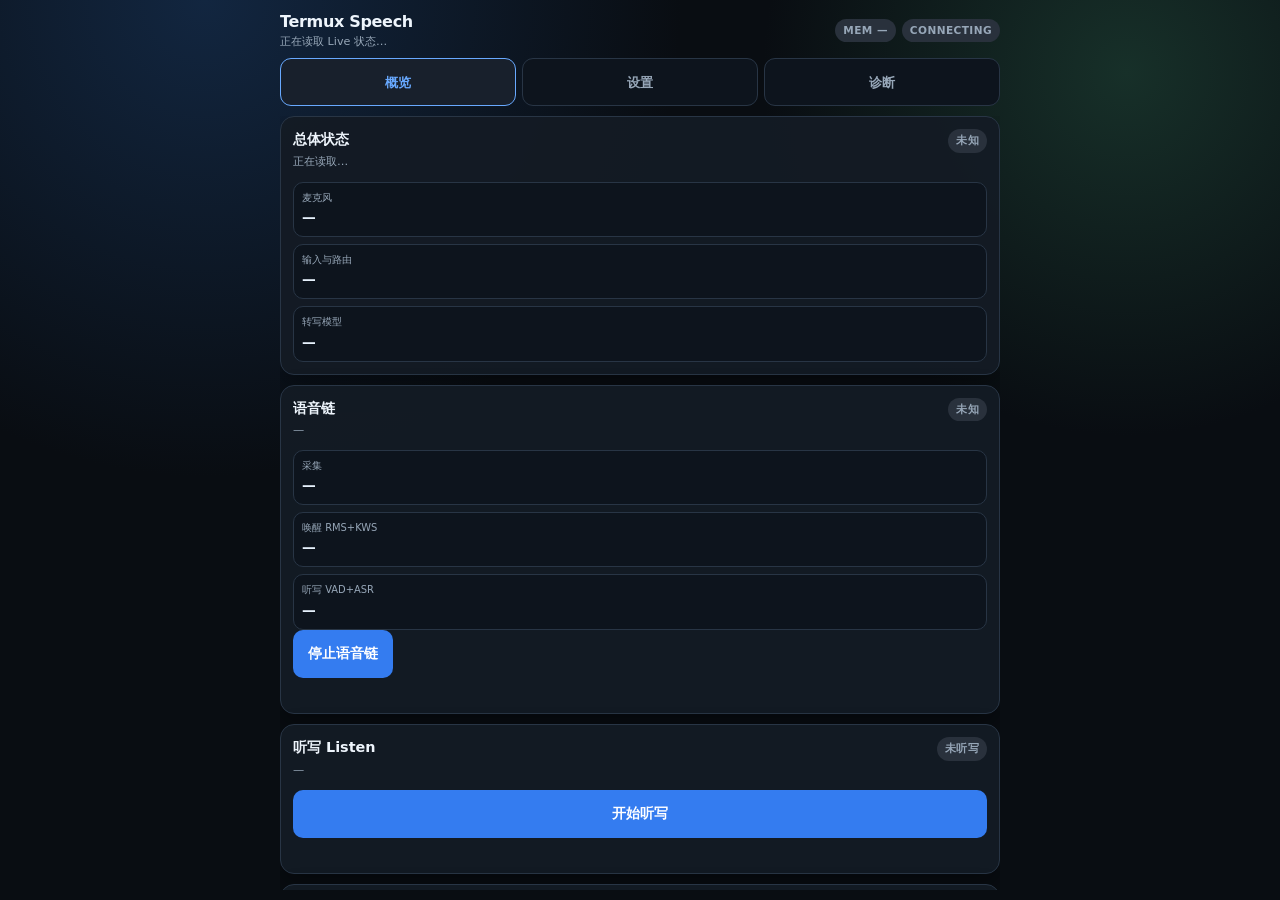
==== web/index.html @ f87bfc93 "Termux Speech 0.18.0 A local speech pipeline for Termux-OS: microphone to text on the device's own a" ====
<!--
  SPDX-License-Identifier: Apache-2.0
  [INPUT]: Browser Session APIs/WS for health, listen mode, RMS/KWS/VAD/ASR, state bus, and transcripts.
  [OUTPUT]: Three phone-first pages — Overview, Settings, Diagnostics — laid out for a 390dp width.
  [POS]: Package-owned control page; it renders metadata only and never receives PCM or credentials.
  [PROTOCOL]: 变更时更新此头部，然后检查 CLAUDE.md
-->
<!doctype html>
<html lang="zh-CN">
<head>
<meta charset="utf-8">
<meta name="viewport" content="width=device-width, initial-scale=1">
<title>Termux Speech</title>
<link rel="stylesheet" href="style.css">
</head>
<body>
<main>
  <header>
    <div class="head-left">
      <h1>Termux Speech</h1>
      <p id="pipeline-note" class="subtitle">正在读取 Live 状态…</p>
    </div>
    <div class="header-right">
      <!-- 实时可用内存：切换 ASR 模型前的参考值。实测峰值 sensevoice 1210MB /
           qwen3-q4 1899MB / qwen3-q8 2037MB，本机常见可用 2.2–3.0GB，余量很薄。
           ⚠ 只是参考——docs/053 已证 MemAvailable 不预测大模型能否载入，不做任何自动决策。 -->
      <span id="mem-avail" class="badge mem" title="实时可用内存（参考值）">MEM —</span>
      <span id="pipeline-live" class="badge">CONNECTING</span>
    </div>
  </header>

  <!--
    三页导航。旧版把六个 Pipeline 阶段当主导航，于是「日常使用」和「排障」被迫共用一套入口——
    窄屏上六个格子每个只有约 55px，既点不准也读不完。现在按**使用场景**分页：
    概览＝日常要看的，设置＝要改的，诊断＝出事才看的。
    ⚠ 六个阶段的详细数值一个都没删，全部搬进诊断页。
  -->
  <nav class="tabs" role="tablist" aria-label="Termux Speech 页面">
    <button class="tab" role="tab" data-page="overview" aria-controls="page-overview">概览</button>
    <button class="tab" role="tab" data-page="settings" aria-controls="page-settings">设置</button>
    <button class="tab" role="tab" data-page="diagnostics" aria-controls="page-diagnostics">诊断</button>
  </nav>

  <!-- ============================================================
       概览页 —— 日常使用真正需要的东西，不需要点开任何分页就能看完
       ============================================================ -->
  <section class="page" id="page-overview" role="tabpanel" hidden>
    <section class="card">
      <div class="section-title">
        <div>
          <h2>总体状态</h2>
          <p id="health-note" class="note">正在读取…</p>
        </div>
        <span id="health-badge" class="badge">未知</span>
      </div>
      <div class="facts ov-facts">
        <div><span>麦克风</span><strong id="ov-mic">—</strong></div>
        <div><span>输入与路由</span><strong id="ov-route">—</strong></div>
        <div><span>转写模型</span><strong id="ov-model">—</strong></div>
      </div>
    </section>

    <!--
      语音链。⚠ 停链**不是**关麦克风：它真的撤销 Mic 需求、释放唤醒组订阅、卸载
      VAD/ASR 常驻，而 speech 服务本身继续运行、API 继续可用（docs/061 §二.1）。
      三行状态各回答一个不同的问题，不可合并：
        采集 = 麦克风此刻听不听得见（被电话抢占时是 silenced，不是「关了」）
        唤醒 = RMS+KWS 有没有在守着
        听写 = VAD+ASR 在不在内存里（unloaded/loading/active/warm/unloading）
    -->
    <section class="card chain-card">
      <div class="section-title">
        <div>
          <h2>语音链</h2>
          <p id="chain-detail" class="note">—</p>
        </div>
        <span id="chain-state" class="badge">未知</span>
      </div>
      <div class="facts ov-facts">
        <div><span>采集</span><strong id="ov-capture">—</strong></div>
        <div><span>唤醒 RMS+KWS</span><strong id="ov-wake">—</strong></div>
        <div><span>听写 VAD+ASR</span><strong id="ov-dictation">—</strong></div>
      </div>
      <button id="chain-toggle" class="wide" type="button">停止语音链</button>
      <p id="chain-note" class="message"></p>
    </section>

    <!--
      听写 Listen。⚠ 这是**模式**不是一次触发：engaged 期间四条自动关门全部让位，
      退出只由调用方负责。所以「谁持有它」必须显示出来——被 termux-ime 持有时
      随手一点就关掉，会在用户正打字的时候把 ASR 收工。
      停链状态下它照样可用：第一次会现场载入 VAD+ASR，那段时间如实显示「载入中」。
    -->
    <section class="card listen-card">
      <div class="section-title">
        <div>
          <h2>听写 Listen</h2>
          <p id="listen-detail" class="note">—</p>
        </div>
        <span id="listen-state" class="badge">未听写</span>
      </div>
      <button id="listen-toggle" class="wide" type="button">开始听写</button>
      <p id="listen-note" class="message"></p>
    </section>

    <!--
      流水线摘要。⛔ 不是进度条：它不是线性的，也没有百分比——KWS 命中可以直接开门跳过等待，
      而 VAD 在 ASR 转写期间仍在切下一段。用阶段节点表示，并把两个**互不相同**的维度分开标：
        active = 这一站此刻真的在干活
        owner  = 这一站此刻持有关门权
    -->
    <section class="card">
      <div class="section-title">
        <div>
          <h2>流水线</h2>
          <p id="stage-note" class="note">—</p>
        </div>
      </div>
      <ol class="stages">
        <li class="stage-row" data-stage="input">
          <i aria-hidden="true"></i>
          <div><strong>收音</strong><small>—</small></div>
          <span class="own-tag">关门权</span>
        </li>
        <li class="stage-row" data-stage="rms">
          <i aria-hidden="true"></i>
          <div><strong>音量门</strong><small>—</small></div>
          <span class="own-tag">关门权</span>
        </li>
        <li class="stage-row" data-stage="kws">
          <i aria-hidden="true"></i>
          <div><strong>唤醒或直通</strong><small>—</small></div>
          <span class="own-tag">关门权</span>
        </li>
        <li class="stage-row" data-stage="vad">
          <i aria-hidden="true"></i>
          <div><strong>语音切段</strong><small>—</small></div>
          <span class="own-tag">关门权</span>
        </li>
        <li class="stage-row" data-stage="asr">
          <i aria-hidden="true"></i>
          <div><strong>语音识别</strong><small>—</small></div>
          <span class="own-tag">关门权</span>
        </li>
      </ol>
    </section>

    <section class="card">
      <div class="section-title">
        <div>
          <h2>转写结果</h2>
          <p id="tx-note" class="note">—</p>
        </div>
        <button id="tx-copy-latest" class="secondary" type="button">复制最新</button>
      </div>
      <div class="transcript-fact">
        <span>最新</span>
        <strong id="tx-latest-text">尚未产生转写</strong>
        <small id="tx-latest-meta">—</small>
      </div>
      <!--
        记录分组（docs/061 §七/§八）。⛔ 这里**不显示全生命周期累计** —— 一个只会
        单调上涨到几千的数字，对「现在怎么样」这个问题不提供任何信息。
        显示的是：当前组是第几组、这一组收了多少（N/50）、盘上还留着哪两组、
        以及那两组的音频还在不在。更旧的组只在 SQLite 里留下文字。
      -->
      <div class="facts group-facts">
        <div><span>当前组</span><strong id="rec-group">—</strong></div>
        <div><span>本组进度</span><strong id="rec-progress">—</strong></div>
      </div>
      <ul id="rec-groups" class="group-list"></ul>
      <p id="rec-note" class="note">—</p>
      <ul id="tx-list" class="tx-list"></ul>
    </section>

    <section class="card alerts" id="alerts" hidden>
      <div class="section-title"><div><h2>需要注意</h2></div></div>
      <ul id="alert-list"></ul>
    </section>
  </section>

  <!-- ============================================================
       设置页 —— 按用途分组，不按程序模块分组
       ============================================================ -->
  <section class="page" id="page-settings" role="tabpanel" hidden>
    <form class="card" id="form-daily">
      <div class="section-title">
        <div>
          <h2>日常设置</h2>
          <p class="note">平时会改的几项。</p>
        </div>
      </div>

      <label for="asr-model">转写模型<em class="when">下一段语音起生效</em></label>
      <div class="inline-apply">
        <select id="asr-model">
          <option value="sensevoice">SenseVoice（快 · 峰值约 1.2G）</option>
          <option value="qwen3-q4">Qwen3-ASR Q4（准 · 峰值约 1.9G）</option>
          <option value="qwen3-q8">Qwen3-ASR Q8（准 · 峰值约 2.0G）</option>
        </select>
        <button id="asr-model-apply" class="secondary" type="button">切换</button>
      </div>
      <p id="asr-model-note" class="message"></p>

      <label for="asr-language">识别语言<em class="when">即时生效</em></label>
      <select id="asr-language">
        <option value="auto">自动</option>
        <option value="zh">普通话</option>
        <option value="yue">粤语</option>
        <option value="en">English</option>
        <option value="ja">日本語</option>
        <option value="ko">한국어</option>
      </select>

      <label for="active-keyword">唤醒词<em class="when">即时生效</em></label>
      <select id="active-keyword"><option value="">尚未设置</option></select>
      <a class="setup-link" href="setup.html">录入 / 生成唤醒词 →</a>

      <label class="toggle-line" for="kws-cue-enabled">
        <input id="kws-cue-enabled" type="checkbox">
        <span>唤醒命中时播放提示音</span>
      </label>

      <label for="asr-end-keywords">结束关键词（逗号分隔）<em class="when">即时生效</em></label>
      <input id="asr-end-keywords" type="text" placeholder="结束">
      <label class="toggle-line" for="asr-keyword-enabled">
        <input id="asr-keyword-enabled" type="checkbox">
        <span>听到结束关键词就收工</span>
      </label>

      <div class="form-actions">
        <p id="daily-note" class="message"></p>
        <button id="save-daily" type="submit">保存日常设置</button>
      </div>
    </form>

    <form class="card" id="form-detect">
      <div class="section-title">
        <div>
          <h2>语音检测</h2>
          <p class="note">决定「什么时候开始听」和「一段话怎么切」。</p>
        </div>
      </div>

      <label for="open-threshold">音量门开启阈值<em class="when">即时生效</em></label>
      <div class="gate-field">
        <input id="open-threshold" type="range" min="0.001" max="0.200" step="0.001">
        <input id="open-number" type="number" min="0.001" max="1" step="0.001" inputmode="decimal">
      </div>
      <p class="hint">判据是 1 秒滚动均值 <code>avg_1s</code>，不是瞬时值。合法范围 0.001–1。</p>

      <div class="config-grid">
        <div>
          <label for="kws-timeout-seconds">唤醒倒计时<em class="when">即时生效</em></label>
          <div class="unit-input">
            <input id="kws-timeout-seconds" type="number" min="1" max="60" step="1" inputmode="numeric">
            <span>s</span>
          </div>
        </div>
        <div>
          <label for="vad-timeout-seconds">切段倒计时<em class="when">即时生效</em></label>
          <div class="unit-input">
            <input id="vad-timeout-seconds" type="number" min="1" max="60" step="1" inputmode="numeric">
            <span>s</span>
          </div>
        </div>
        <div>
          <label for="pcm-pool-seconds">PCM Pool（VAD 回溯）<em class="when">即时生效</em></label>
          <div class="unit-input">
            <input id="pcm-pool-seconds" type="number" min="0.5" max="6" step="0.1" inputmode="decimal">
            <span>s</span>
          </div>
        </div>
      </div>

      <div class="form-actions">
        <p id="detect-note" class="message"></p>
        <button id="save-detect" type="submit">保存语音检测</button>
      </div>
    </form>

    <form class="card" id="form-recognition">
      <div class="section-title">
        <div>
          <h2>识别与结束</h2>
          <p class="note">决定「什么时候收工」。</p>
        </div>
      </div>
      <label for="asr-timeout-seconds">无新结果倒计时<em class="when">即时生效</em></label>
      <div class="unit-input">
        <input id="asr-timeout-seconds" type="number" min="1" max="120" step="1" inputmode="numeric">
        <span>s</span>
      </div>
      <label class="toggle-line" for="asr-timeout-enabled">
        <input id="asr-timeout-enabled" type="checkbox">
        <span>超时自动收工</span>
      </label>
      <p class="hint">听写 Listen 期间这两条都不生效——那时只有调用方能收工。</p>
      <div class="form-actions">
        <p id="recognition-note" class="message"></p>
        <button id="save-recognition" type="submit">保存识别与结束</button>
      </div>
    </form>

    <section class="card">
      <div class="section-title">
        <div>
          <h2>进阶</h2>
          <p id="connection-note" class="note">正在连接 Android App…</p>
        </div>
        <button id="refresh" class="secondary" type="button">刷新</button>
      </div>
      <div class="facts input-facts">
        <div><span>当前配置</span><strong id="selected">—</strong></div>
        <div class="route-fact">
          <span>实际路由</span><strong id="routed">—</strong>
        </div>
        <div><span>PCM 直连</span><strong id="pcm-state">—</strong></div>
        <div><span>麦克风持有者</span><strong id="mic-holders">—</strong></div>
      </div>
      <label for="input-device">输入设备<em class="when">即时生效</em></label>
      <select id="input-device" aria-label="选择 Input Device">
        <option value="system_default">系统默认</option>
      </select>
      <!--
        ⚠ 这两个按钮写的是**永久收音**（App 的 `user.persistent`），不是「本次开始听」。
        它跨停链、跨 App 重启存活，只有在这里明确关掉才会消失——语音链自己的麦克风
        需求由启动/停止语音链管理，与这里无关。
        旧版把它们叫「开启输入 / 关闭输入」，读起来像一个普通的开关，于是使用者点了一次
        就在真机上留下了一份没有人认为自己开着的永久需求。
      -->
      <label>永久收音<em class="when">跨停链与重启</em></label>
      <p class="note">
        开启后麦克风由「你」持有：即使停止语音链，采集与前台服务也继续运行，直到在这里关闭。
        只想用语音链的话不需要开它。
      </p>
      <div class="actions">
        <button id="enable" type="button">开启永久收音</button>
        <button id="disable" class="danger" type="button">关闭永久收音</button>
      </div>
      <p id="action-note" class="message"></p>
    </section>
  </section>

  <!-- ============================================================
       诊断页 —— 六个阶段的完整数值一个不少，出事才来看
       ============================================================ -->
  <section class="page" id="page-diagnostics" role="tabpanel" hidden>
    <section class="card">
      <div class="section-title">
        <div><h2>诊断结论</h2></div>
        <span id="ready-badge" class="badge">未知</span>
      </div>
      <!-- 资料不足时这里写「无法判定」，不猜。 -->
      <ul id="diag-summary" class="diag-summary"></ul>
    </section>

    <section class="card diag-block" id="diag-input">
      <div class="section-title">
        <div><h2>INPUT · 收音</h2><p id="input-note" class="note">—</p></div>
        <span id="input-state" class="badge">—</span>
      </div>
      <div class="facts"></div>
    </section>

    <section class="card diag-block rms-card" id="diag-rms">
      <div class="section-title">
        <div><h2>RMS Gate</h2></div>
        <span id="rms-state" class="badge">CLOSED</span>
      </div>
      <div class="rms-metrics">
        <div><span>LIVE</span><strong id="rms-current">—</strong></div>
        <div><span>AVG · 1s</span><strong id="rms-avg">—</strong></div>
        <div><span>PEAK · 10s</span><strong id="rms-peak">—</strong></div>
      </div>
      <div class="rms-bar" role="meter" aria-label="Live RMS" aria-valuemin="0" aria-valuemax="0.2">
        <div id="rms-fill" class="rms-fill"></div>
        <i id="rms-open-marker" class="threshold-marker open"><span>OPEN</span></i>
        <b id="rms-bar-value">0.0000</b>
      </div>
      <div class="bar-scale"><span>0</span><span>显示范围 0–0.20</span><span>0.20</span></div>
    </section>

    <section class="card diag-block kws-card" id="diag-kws">
      <div class="section-title">
        <div><h2>KWS · 唤醒</h2><p id="kws-note" class="note">正在连接 App HTP 拼音 Provider…</p></div>
        <span id="kws-state" class="badge">CONNECTING</span>
      </div>
      <div class="kws-metrics">
        <div><span>KEYWORD</span><strong id="kws-keyword">未设置</strong></div>
        <div><span>LIVE SCORE</span><strong id="kws-score">0.000</strong></div>
        <div><span>COUNTDOWN</span><strong id="kws-countdown">—</strong></div>
      </div>
      <div class="kws-meter" role="meter" aria-label="Live KWS score" aria-valuemin="0" aria-valuemax="1">
        <div id="kws-fill" class="kws-fill"></div>
        <i id="kws-threshold" class="kws-threshold"></i>
        <b id="kws-decoded">等待拼音 token</b>
      </div>
    </section>

    <section class="card diag-block vad-card" id="diag-vad">
      <div class="section-title">
        <div><h2>VAD · 切段与 WAV</h2><p id="vad-note" class="note">—</p></div>
        <span id="vad-state" class="badge">STANDBY</span>
      </div>
      <div class="vad-metrics">
        <div><span>LIVE PROB</span><strong id="vad-probability">—</strong></div>
        <div><span>COUNTDOWN</span><strong id="vad-countdown">—</strong></div>
        <div><span>WAV TOTAL</span><strong id="vad-wav-total">0</strong></div>
      </div>
      <div class="vad-meter" role="meter" aria-label="Live VAD probability" aria-valuemin="0" aria-valuemax="1">
        <div id="vad-fill" class="vad-fill"></div>
        <i class="vad-threshold"></i>
        <b id="vad-live-label">待机</b>
      </div>
      <div class="wav-fact">
        <span>最近 WAV</span>
        <strong id="vad-last-wav">尚未产出</strong>
        <small id="vad-last-wav-detail">—</small>
      </div>
      <!--
        丢弃诊断。⚠ 只保留**本次运行**的计数与最后原因，不建立新的永久累计历史
        （docs/061 §四.3）。被丢的段没有 WAV、没有进 ASR、也没有转写——
        所以如果不在这里说出来，它就是彻底不可见的。
      -->
      <div class="wav-fact">
        <span>本次运行丢弃</span>
        <strong id="vad-drops">0</strong>
        <small id="vad-drop-detail">—</small>
      </div>
    </section>

    <section class="card diag-block asr-card" id="diag-asr">
      <div class="section-title">
        <div><h2>ASR · 识别</h2><p id="asr-note" class="note">—</p></div>
        <div class="badge-stack">
          <span id="asr-ws" class="badge">WS OFFLINE</span>
          <span id="asr-state" class="badge">STANDBY</span>
          <span id="asr-precision" class="badge tag">—</span>
        </div>
      </div>
      <div class="asr-metrics">
        <div><span>CLOSE OWNER</span><strong id="asr-owner">—</strong></div>
        <div><span>COUNTDOWN</span><strong id="asr-countdown">—</strong></div>
        <div><span>TRANSCRIPTS</span><strong id="asr-total">0</strong></div>
      </div>
      <div class="transcript-fact">
        <span>实时文字</span>
        <strong id="asr-last-text">尚未产生转写</strong>
        <small id="asr-last-detail">—</small>
      </div>
      <div id="asr-model-facts" class="facts"></div>
    </section>

    <section class="card diag-block" id="diag-output">
      <div class="section-title">
        <div><h2>OUTPUT · 状态总线</h2><p id="states-note" class="note">—</p></div>
      </div>
      <div id="states-grid" class="facts states-grid"></div>
    </section>

    <section class="card diag-block" id="diag-memory">
      <div class="section-title"><div><h2>内存与 Swap</h2><p id="memory-note" class="note">—</p></div></div>
      <div id="memory-grid" class="facts"></div>
    </section>

    <!--
      开发者区域。`speech.idle` 会真的改变状态，所以默认锁住——
      诊断页会被人在排障时反复滑动，一个裸露的按钮迟早被误触。
    -->
    <details class="card dev-zone">
      <summary>开发者工具</summary>
      <label class="toggle-line" for="dev-unlock">
        <input id="dev-unlock" type="checkbox">
        <span>我知道下面的操作会改变流水线状态</span>
      </label>
      <button id="force-idle" class="secondary" type="button" disabled>开发者 speech.idle</button>
      <p id="dev-note" class="message"></p>
    </details>

    <details class="card raw" id="raw-details">
      <summary>状态原始 JSON（展开才格式化）</summary>
      <pre id="speech-input">（已折叠：点上方按钮展开原始 JSON）</pre>
    </details>
  </section>
</main>
<script src="/admin/session.js"></script>
<script src="views.js"></script>
<script src="app.js"></script>
</body>
</html>
---- web/style.css ----
/**
 * SPDX-License-Identifier: Apache-2.0
 * [INPUT]: The three-page Overview/Settings/Diagnostics markup plus live stage/owner/health classes.
 * [OUTPUT]: A 390dp-first dark layout with 48dp touch targets, meters, and no page-level h-scroll.
 * [POS]: Dependency-free Package visual layer; only the active page scrolls, never the whole body.
 * [PROTOCOL]: 变更时更新此头部，然后检查 CLAUDE.md
 */
:root {
  color-scheme: dark;
  --bg:#090d12;
  --card:#141b24;
  --panel:#0d141d;
  --line:#283545;
  --text:#eef5fc;
  --muted:#97a7b8;
  --blue:#68a9ff;
  --cyan:#4fd9e8;
  --good:#5ddb9b;
  --amber:#ffc66c;
  --bad:#ff7e82;
  /* 触控高度基准。Plan 要求主要按钮与导航 ≥48dp，写成变量免得逐处漂移。 */
  --touch:48px;
}
* { box-sizing:border-box; }
html { min-width:0; overflow-x:hidden; }
body {
  margin:0;
  /* 整页不滚：滚的只有当前那一页。头部与导航任何时候都不该被滑走。 */
  overflow:hidden;
  padding:10px;
  color:var(--text);
  background:
    radial-gradient(circle at 16% 0,#122640 0,transparent 34%),
    radial-gradient(circle at 88% 8%,#173029 0,transparent 26%),
    var(--bg);
  font:15px/1.45 system-ui,sans-serif;
}
main {
  display:flex;
  flex-direction:column;
  width:min(720px,100%);
  /* 减掉 body 内边距与 Dev 横幅（fixed 覆盖层，高度由 JS 实测写进 --chrome-top） */
  height:calc(100dvh - 20px - var(--chrome-top, 0px));
  margin:var(--chrome-top, 0px) auto 0;
}

/* ---------- 头部 ---------- */
header {
  display:flex;
  flex:0 0 auto;
  justify-content:space-between;
  align-items:center;
  gap:10px;
  padding-bottom:8px;
}
.head-left { min-width:0; }
h1 { margin:0; font-size:1rem; letter-spacing:-.02em; }
h2 { margin:0 0 4px; font-size:.9rem; }
.subtitle,.note { margin:1px 0 0; color:var(--muted); font-size:.7rem; overflow-wrap:anywhere; }
.header-right { display:flex; flex:none; align-items:center; gap:6px; }
.badge {
  flex:none;
  padding:4px 8px;
  border-radius:999px;
  background:#29313c;
  color:var(--muted);
  font-size:.66rem;
  font-weight:900;
  letter-spacing:.04em;
  white-space:nowrap;
}
.badge.ok { background:#123d2b; color:var(--good); }
.badge.warn { background:#463723; color:var(--amber); }
.badge.bad { background:#4b282d; color:var(--bad); }
.badge.tag { background:#22262e; color:var(--muted); letter-spacing:.02em; text-transform:none; }
.badge.mem { font-variant-numeric:tabular-nums; }
.good { color:var(--good)!important; }
.bad { color:var(--bad)!important; }

/* ---------- 三页导航 ---------- */
.tabs {
  display:grid;
  flex:0 0 auto;
  grid-template-columns:repeat(3,1fr);
  gap:6px;
  margin-bottom:10px;
}
.tab {
  min-height:var(--touch);
  padding:0 6px;
  border:1px solid var(--line);
  border-radius:11px;
  background:var(--panel);
  color:var(--muted);
  font:750 .84rem/1 system-ui,sans-serif;
  cursor:pointer;
  transition:border-color .18s,background .18s,color .18s;
}
.tab[aria-selected="true"] { border-color:var(--blue); background:#18202c; color:var(--blue); }

/* ---------- 页面容器：只有它滚 ---------- */
.page {
  flex:1 1 auto;
  min-height:0;
  overflow-y:auto;
  overscroll-behavior:contain;
  padding-bottom:4px;
}
.page[hidden] { display:none; }

.card {
  margin-bottom:10px;
  padding:12px;
  border:1px solid var(--line);
  border-radius:14px;
  background:rgba(20,27,36,.95);
  box-shadow:0 10px 26px #0005;
}
.card:last-child { margin-bottom:0; }
.section-title { display:flex; justify-content:space-between; align-items:flex-start; gap:10px; }

/* ---------- 事实格 ---------- */
.facts,.rms-metrics,.kws-metrics,.vad-metrics,.asr-metrics {
  display:grid;
  grid-template-columns:repeat(3,minmax(0,1fr));
  gap:7px;
  margin:11px 0 0;
}
.facts > div,.rms-metrics > div,.kws-metrics > div,.vad-metrics > div,.asr-metrics > div {
  min-width:0;
  padding:8px;
  border:1px solid var(--line);
  border-radius:10px;
  background:var(--panel);
}
.facts span,.rms-metrics span,.kws-metrics span,.vad-metrics span,.asr-metrics span {
  display:block;
  color:var(--muted);
  font-size:.62rem;
}
.facts strong,.rms-metrics strong,.kws-metrics strong,.vad-metrics strong,.asr-metrics strong {
  display:block;
  margin-top:3px;
  min-width:0;
  color:#e6f1fc;
  /* 长设备名/长路由不许撑破窄屏，也不许被裁到看不出是什么 */
  overflow-wrap:anywhere;
  font-size:.78rem;
}
/* 概览的三格在 390dp 下竖排更好读：一行一件事，不挤成三条竖缝 */
.ov-facts { grid-template-columns:1fr; }
.ov-facts strong { font-size:.86rem; }
.states-grid { grid-template-columns:repeat(auto-fit,minmax(150px,1fr)); }
.states-grid strong { font-variant-numeric:tabular-nums; }

/* ---------- 听写 ---------- */
.listen-card button.wide { width:100%; margin-top:11px; }
.listen-card.held { border-color:#5b4a22; }
.listen-card.engaged { border-color:#2f6f52; }

/* ---------- 流水线（阶段节点，非进度条） ---------- */
.stages { margin:11px 0 0; padding:0; list-style:none; }
.stage-row {
  position:relative;
  display:grid;
  grid-template-columns:18px minmax(0,1fr) auto;
  align-items:center;
  gap:9px;
  min-height:44px;
  padding:5px 0;
}
/* 竖向连线：表示「流到下一站」，画在圆点下方的间隙里 */
.stage-row + .stage-row::before {
  content:"";
  position:absolute;
  left:8px;
  top:-9px;
  width:2px;
  height:18px;
  background:var(--line);
}
.stage-row.flow::before { background:var(--good); }
.stage-row > i {
  width:16px;
  height:16px;
  border:2px solid var(--line);
  border-radius:50%;
  background:var(--panel);
}
.stage-row > div { min-width:0; }
.stage-row strong { display:block; color:#dce8f7; font-size:.84rem; }
.stage-row small { display:block; color:var(--muted); font-size:.68rem; overflow-wrap:anywhere; }
.stage-row.active > i { border-color:var(--good); background:var(--good); box-shadow:0 0 10px #5ddb9b66; }
.stage-row.active strong { color:var(--good); }
/* owner 是「谁能关门」，与「谁在工作」是两件事，所以是独立标记而不是同一种高亮。 */
.own-tag {
  flex:none;
  padding:3px 7px;
  border:1px solid var(--amber);
  border-radius:999px;
  color:var(--amber);
  font-size:.6rem;
  font-weight:800;
  visibility:hidden;
}
.stage-row.owner .own-tag { visibility:visible; }

/* ---------- 转写 ---------- */
.wav-fact,.transcript-fact {
  display:grid;
  gap:3px;
  margin-top:11px;
  padding:10px;
  border:1px solid var(--line);
  border-radius:10px;
  background:var(--panel);
}
.wav-fact span,.transcript-fact span { color:var(--muted); font-size:.62rem; }
.wav-fact strong,.wav-fact small,.transcript-fact strong,.transcript-fact small {
  min-width:0;
  overflow-wrap:anywhere;
}
.transcript-fact strong { color:#e6f1fc; font-size:1rem; line-height:1.35; }
.wav-fact strong { color:#e6f1fc; font-size:.76rem; }
.wav-fact small,.transcript-fact small { color:var(--muted); font-size:.66rem; }
.tx-list { margin:9px 0 0; padding:0; list-style:none; }
.tx-list li {
  display:grid;
  grid-template-columns:minmax(0,1fr) auto;
  align-items:start;
  gap:8px;
  padding:8px 0;
  border-top:1px solid #22303f;
}
.tx-list p { margin:0; color:#dce8f7; font-size:.8rem; overflow-wrap:anywhere; }
.tx-list small { display:block; margin-top:2px; color:var(--muted); font-size:.64rem; overflow-wrap:anywhere; }

/* ---------- 诊断结论 ---------- */
.diag-summary { margin:10px 0 0; padding:0; list-style:none; }
.diag-summary li {
  display:grid;
  grid-template-columns:16px minmax(0,1fr);
  gap:8px;
  padding:5px 0;
  font-size:.8rem;
  overflow-wrap:anywhere;
}
.diag-summary li::before { content:"•"; color:var(--muted); }
.diag-summary li.ok::before { content:"✓"; color:var(--good); }
.diag-summary li.warn::before { content:"!"; color:var(--amber); }
.diag-summary li.bad::before { content:"✕"; color:var(--bad); }
.diag-summary li.unknown::before { content:"?"; color:var(--muted); }

/* ---------- 表单 ---------- */
label { display:block; margin:12px 0 5px; color:var(--muted); font-size:.74rem; }
label .when {
  float:right;
  color:#7d8fa3;
  font-size:.62rem;
  font-style:normal;
}
.hint { margin:5px 0 0; color:#7d8fa3; font-size:.66rem; overflow-wrap:anywhere; }
.hint code { font-size:.95em; }
input[type="range"] { width:100%; accent-color:var(--blue); }
input[type="number"],input[type="text"],select {
  width:100%;
  min-height:44px;
  padding:0 9px;
  border:1px solid var(--line);
  border-radius:9px;
  color:var(--text);
  background:#0d141d;
  font:inherit;
}
.inline-apply { display:grid; grid-template-columns:minmax(0,1fr) auto; gap:8px; }
.unit-input { position:relative; }
.unit-input input { padding-right:30px; }
.unit-input span { position:absolute; right:8px; top:50%; color:var(--muted); transform:translateY(-50%); font-size:.7rem; }
.gate-field { display:grid; grid-template-columns:minmax(0,1fr) 96px; align-items:center; gap:10px; }
.config-grid { display:grid; grid-template-columns:repeat(2,minmax(0,1fr)); gap:10px; }
.form-actions { display:flex; flex-wrap:wrap; justify-content:space-between; align-items:center; gap:10px; margin-top:14px; }
.form-actions .message { flex:1 1 100%; }
.form-actions button { flex:1 1 auto; }
.toggle-line {
  display:flex;
  min-height:var(--touch);
  align-items:center;
  gap:9px;
  margin:10px 0 0;
  padding:8px 10px;
  border:1px solid var(--line);
  border-radius:9px;
  background:var(--panel);
  color:#dce8f7;
}
.toggle-line input { width:20px; height:20px; margin:0; accent-color:var(--good); }
.toggle-line span { font-size:.76rem; }
.actions { display:flex; gap:8px; margin-top:12px; }
.actions button { flex:1; }
button {
  min-height:var(--touch);
  padding:9px 14px;
  border:1px solid transparent;
  border-radius:10px;
  background:#347cf0;
  color:#fff;
  font:750 .86rem/1.2 system-ui,sans-serif;
  cursor:pointer;
}
button.secondary { background:#243143; color:#dce9fa; }
button.danger { background:#522b31; color:#ffc4c7; }
button:disabled { opacity:.5; cursor:not-allowed; }
.setup-link {
  display:inline-flex;
  min-height:var(--touch);
  align-items:center;
  color:var(--blue);
  font-size:.8rem;
  font-weight:750;
  text-decoration:none;
}
.message { min-height:1.3em; margin:8px 0 0; font-size:.76rem; overflow-wrap:anywhere; }

/* ---------- 计量条 ---------- */
.rms-bar {
  position:relative;
  height:44px;
  margin-top:11px;
  overflow:visible;
  border:1px solid #314055;
  border-radius:10px;
  background:
    repeating-linear-gradient(90deg,transparent 0,transparent calc(10% - 1px),#ffffff0c 10%),
    #0a1119;
}
.rms-fill {
  position:absolute;
  inset:0 auto 0 0;
  width:0;
  border-radius:9px;
  background:linear-gradient(90deg,#3079c9,var(--cyan));
  box-shadow:0 0 18px #4fd9e833;
  /* ⛔ 这里曾经是 `transition:width .16s linear`。值每 200ms 变一次，而过渡要 160ms——
     动画永远跑不完，于是浏览器一直在做**布局驱动**的连续动画。真机实测：诊断页可见时
     Chrome 21.5% 的一个核，同一页零推送只要 4.4%，差额几乎全在这三条量表上。
     现在只留颜色过渡，宽度直接落位——量表本来就是读数，不是动效。 */
  transition:background .18s ease;
}
.gate-open .rms-fill { background:linear-gradient(90deg,#2c9f72,var(--good)); box-shadow:0 0 20px #5ddb9b44; }
.threshold-marker {
  position:absolute;
  top:-1px;
  bottom:-1px;
  width:2px;
  background:var(--amber);
  transform:translateX(-1px);
}
.threshold-marker span {
  position:absolute;
  top:-15px;
  left:50%;
  color:inherit;
  transform:translateX(-50%);
  font:700 .52rem/1 system-ui,sans-serif;
}
.rms-bar b {
  position:absolute;
  right:9px;
  top:50%;
  z-index:2;
  transform:translateY(-50%);
  color:#f4f9ff;
  font:750 .78rem/1 ui-monospace,monospace;
  text-shadow:0 1px 4px #000;
}
.bar-scale { display:flex; justify-content:space-between; margin-top:5px; color:#708195; font-size:.58rem; }
.kws-meter,.vad-meter {
  position:relative;
  height:42px;
  margin-top:11px;
  overflow:hidden;
  border:1px solid #314055;
  border-radius:10px;
  background:#0a1119;
}
.kws-fill,.vad-fill {
  position:absolute;
  inset:0 auto 0 0;
  width:0;
  border-radius:9px;
  background:linear-gradient(90deg,#315f9b,var(--cyan));
  box-shadow:0 0 18px #4fd9e833;
  /* ⛔ 同上：宽度不做过渡。 */
}
.kws-fill.hit,.vad-fill.speech { background:linear-gradient(90deg,#2c9f72,var(--good)); }
.kws-threshold,.vad-threshold { position:absolute; inset:0 auto 0 80%; z-index:2; width:2px; background:var(--amber); }
.kws-meter b,.vad-meter b {
  position:absolute;
  left:9px;
  right:9px;
  top:50%;
  z-index:3;
  overflow:hidden;
  transform:translateY(-50%);
  color:#f4f9ff;
  text-overflow:ellipsis;
  white-space:nowrap;
  font:750 .74rem/1 ui-monospace,monospace;
  text-shadow:0 1px 4px #000;
}
.badge-stack { display:flex; flex-wrap:wrap; justify-content:flex-end; gap:5px; }

/* ---------- 折叠区 ---------- */
.dev-zone,.raw { padding:12px; }
.dev-zone > summary,.raw > summary {
  min-height:26px;
  color:var(--muted);
  font-size:.76rem;
  letter-spacing:.03em;
  cursor:pointer;
}
.dev-zone > summary { color:var(--amber); font-weight:750; }
.dev-zone button { width:100%; margin-top:10px; }
pre {
  max-height:340px;
  overflow:auto;
  margin:10px 0 0;
  padding:10px;
  border:1px solid var(--line);
  border-radius:9px;
  background:#0b1118;
  white-space:pre-wrap;
  overflow-wrap:anywhere;
  font:12px/1.45 ui-monospace,monospace;
}
.alerts ul { margin:8px 0 0; padding-left:18px; }
.alerts li { color:var(--amber); font-size:.78rem; overflow-wrap:anywhere; }

/* ---------- 窄屏 ---------- */
@media (max-width:400px) {
  body { padding:8px; }
  .facts,.rms-metrics,.kws-metrics,.vad-metrics,.asr-metrics { grid-template-columns:repeat(2,minmax(0,1fr)); }
  .facts > div:last-child:nth-child(odd),
  .rms-metrics > div:last-child:nth-child(odd),
  .kws-metrics > div:last-child:nth-child(odd),
  .vad-metrics > div:last-child:nth-child(odd),
  .asr-metrics > div:last-child:nth-child(odd) { grid-column:1/-1; }
  .ov-facts { grid-template-columns:1fr; }
  .config-grid { grid-template-columns:1fr; }
  .form-actions button { width:100%; }
}
@media (prefers-reduced-motion:reduce) {
  *,*::before,*::after { scroll-behavior:auto!important; transition:none!important; animation:none!important; }
}

/* 记录分组（docs/061 §七/§八）。只列盘上那两组，不列全生命周期累计。 */
.group-list { list-style: none; margin: 8px 0 0; padding: 0; display: grid; gap: 6px; }
.group-list li {
  display: flex; align-items: baseline; justify-content: space-between; gap: 8px;
  padding: 8px 10px; border-radius: 8px; background: var(--surface-2, rgba(255,255,255,.04));
}
.group-list strong { font-size: .9rem; }
.group-list small { opacity: .72; font-size: .78rem; text-align: right; }
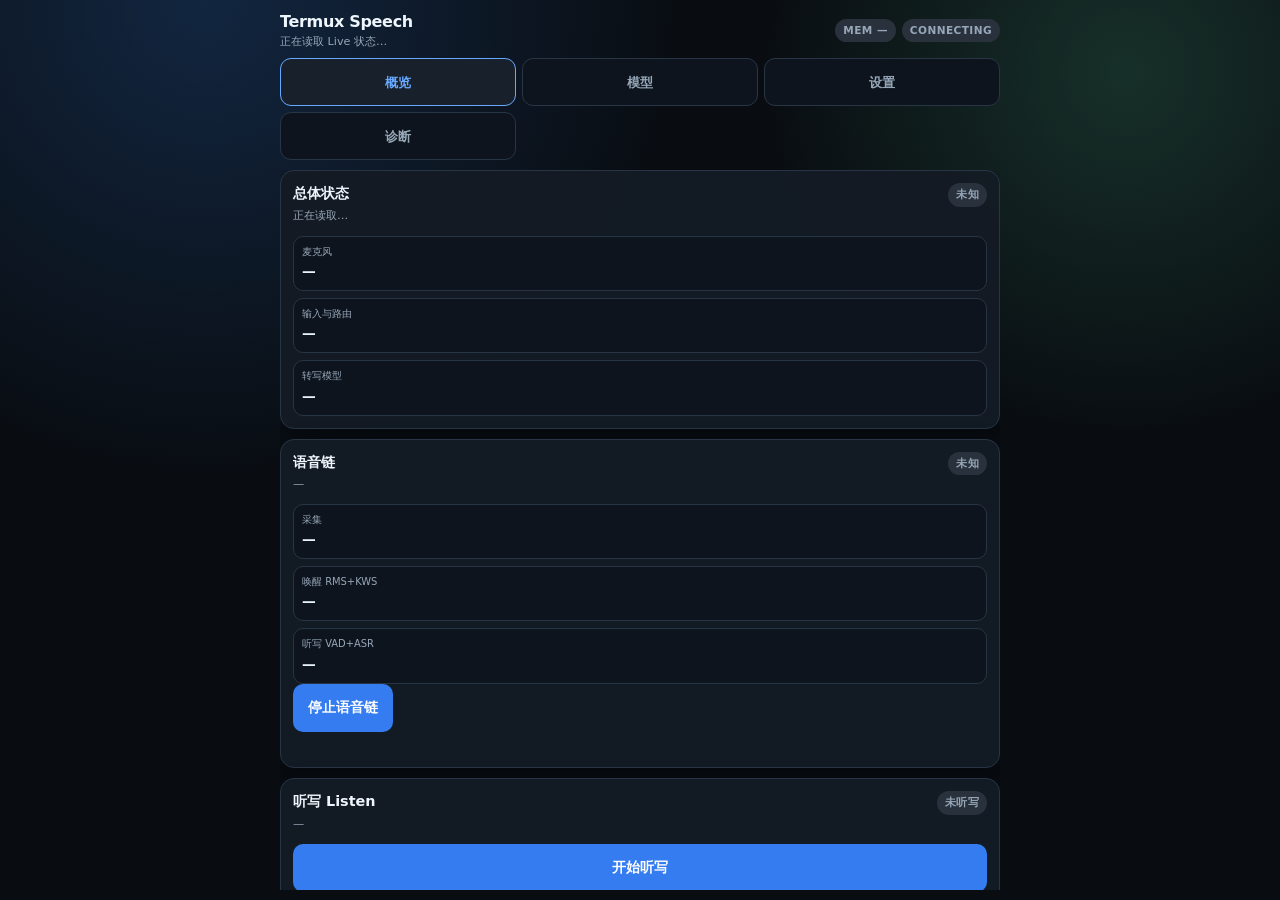
==== commit da3fd491: "Give models their own tab, and never let one stop the service Models move out of 设置 into a tab of th" ====
--- a/web/index.html
+++ b/web/index.html
@@ -37,6 +37,7 @@
   -->
   <nav class="tabs" role="tablist" aria-label="Termux Speech 页面">
     <button class="tab" role="tab" data-page="overview" aria-controls="page-overview">概览</button>
+    <button class="tab" role="tab" data-page="models" aria-controls="page-models">模型</button>
     <button class="tab" role="tab" data-page="settings" aria-controls="page-settings">设置</button>
     <button class="tab" role="tab" data-page="diagnostics" aria-controls="page-diagnostics">诊断</button>
   </nav>
@@ -182,6 +183,26 @@
   <!-- ============================================================
        设置页 —— 按用途分组，不按程序模块分组
        ============================================================ -->
+  <!--
+    模型页。⭐ 独立成一个 tab 而不是塞在设置里：在模型到位之前，这个包做不了任何事，
+    而资产包不出现在 Framework 的 Package 页面上——这里是取得与删除模型的唯一入口，
+    它该和「概览」一样是一眼看得见的地方。
+  -->
+  <section class="page" id="page-models" role="tabpanel" hidden>
+    <section class="card" id="card-models">
+      <div class="section-title">
+        <div>
+          <h2>模型</h2>
+          <p class="note">语音识别需要的模型。装好之前不能转写。</p>
+        </div>
+        <button id="models-refresh" type="button" class="ghost">刷新</button>
+      </div>
+      <p id="models-summary" class="message"></p>
+      <div id="models-list" class="model-list"></div>
+      <p class="hint">下载会持续几分钟到几十分钟，取决于模型大小与网络。期间可以离开这一页。</p>
+    </section>
+  </section>
+
   <section class="page" id="page-settings" role="tabpanel" hidden>
     <form class="card" id="form-daily">
       <div class="section-title">
--- a/web/style.css
+++ b/web/style.css
@@ -461,3 +461,19 @@
 }
 .group-list strong { font-size: .9rem; }
 .group-list small { opacity: .72; font-size: .78rem; text-align: right; }
+
+/* 模型架。一行一个模型：名字 + 状态 + 一个动作，390dp 下不换行不溢出。 */
+.model-list { display: flex; flex-direction: column; gap: 8px; }
+.model-row {
+  display: flex; align-items: center; gap: 10px;
+  padding: 10px; border: 1px solid var(--line); border-radius: 8px;
+}
+.model-row .model-main { flex: 1 1 auto; min-width: 0; }
+.model-row .model-name {
+  display: block; font-weight: 600;
+  overflow: hidden; text-overflow: ellipsis; white-space: nowrap;
+}
+.model-row .model-state { display: block; font-size: 12px; color: var(--muted); }
+.model-row button { flex: 0 0 auto; min-height: var(--touch); }
+.model-row.is-present { border-color: var(--ok); }
+.model-row.is-blocked { border-color: var(--warn); }
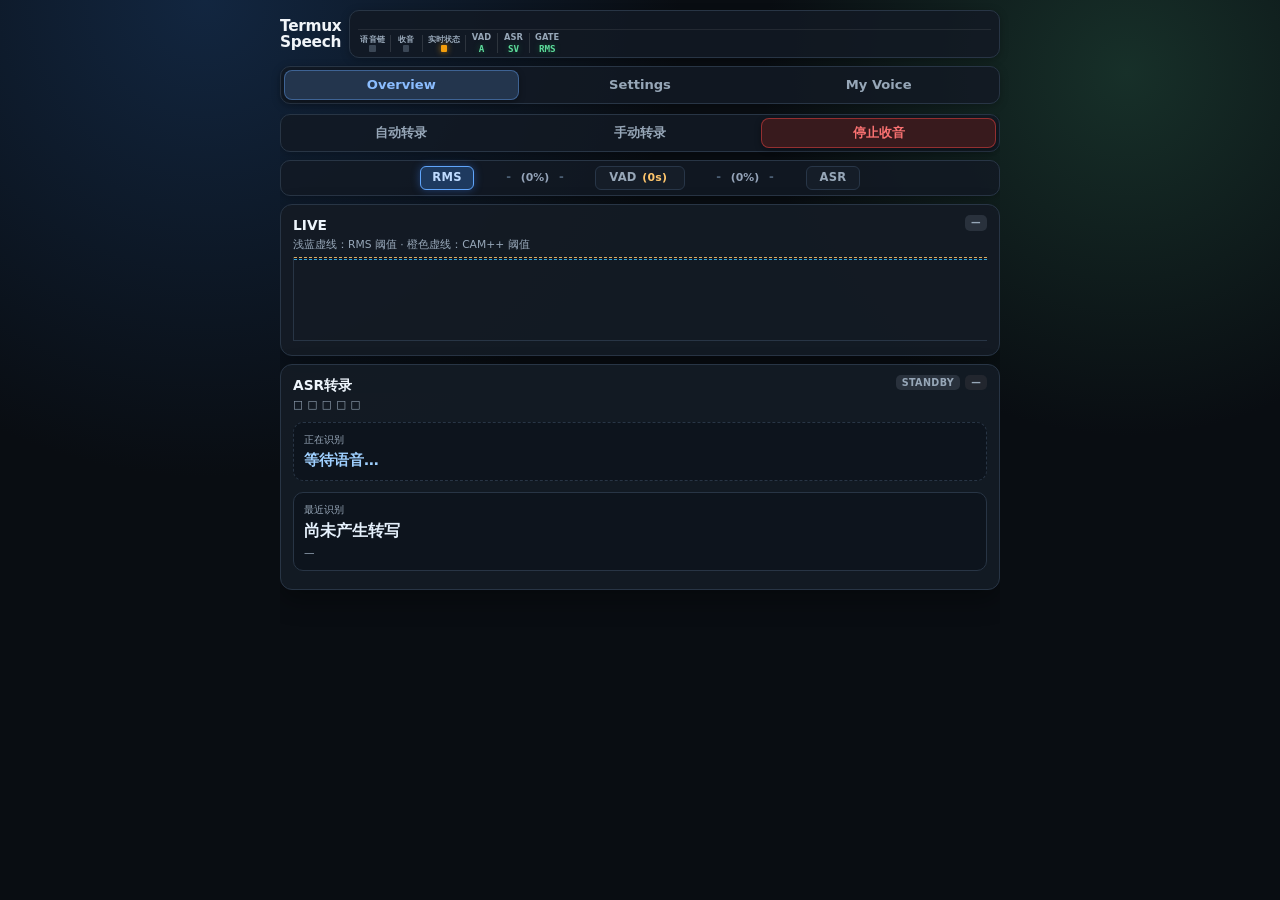
==== commit 3f1b7fc1: "release: prepare Termux Speech 0.22.5" ====
--- a/web/index.html
+++ b/web/index.html
@@ -1,7 +1,7 @@
 <!--
   SPDX-License-Identifier: Apache-2.0
-  [INPUT]: Browser Session APIs/WS for health, listen mode, RMS/KWS/VAD/ASR, state bus, and transcripts.
-  [OUTPUT]: Three phone-first pages — Overview, Settings, Diagnostics — laid out for a 390dp width.
+  [INPUT]: Browser Session APIs/WS for health, listen mode, RMS/VAD/ASR, state bus, and transcripts.
+  [OUTPUT]: Three phone-first product pages — Overview, Settings, My Voice.
   [POS]: Package-owned control page; it renders metadata only and never receives PCM or credentials.
   [PROTOCOL]: 变更时更新此头部，然后检查 CLAUDE.md
 -->
@@ -16,493 +16,375 @@
 <body>
 <main>
   <header>
-    <div class="head-left">
-      <h1>Termux Speech</h1>
-      <p id="pipeline-note" class="subtitle">正在读取 Live 状态…</p>
+    <h1 class="brand-title">Termux<br>Speech</h1>
+    <div class="header-panel header-info">
+      <!-- Row 1: 左 MEM，右 ZRAM -->
+      <div id="mem-avail" class="mem-cols" title="实时可用内存（参考值）"></div>
+      <!-- Row 2: 状态多列指示网格（Label 上，Value/Dot 下，列间有分隔线） -->
+      <div class="status-panel">
+        <div class="status-col">
+          <span class="status-lbl">语音链</span>
+          <span id="st-dot-chain" class="status-dot off" title="语音链已停止"></span>
+        </div>
+        <div class="status-col">
+          <span class="status-lbl">收音</span>
+          <span id="st-dot-mic" class="status-dot off" title="未在收音"></span>
+        </div>
+        <div class="status-col">
+          <span class="status-lbl">实时状态</span>
+          <span id="st-dot-live" class="status-dot warn" title="连接中"></span>
+        </div>
+        <div class="status-col">
+          <span class="status-lbl">VAD</span>
+          <span id="st-val-vad" class="status-val text-good" title="VAD 模式：自动 (CAM++)">A</span>
+        </div>
+        <div class="status-col">
+          <span class="status-lbl">ASR</span>
+          <span id="st-val-asr" class="status-val text-good" title="ASR 模型：SenseVoice">SV</span>
+        </div>
+        <div class="status-col">
+          <span class="status-lbl">GATE</span>
+          <span id="st-val-gate" class="status-val text-good" title="当前 Gate 控制：RMS">RMS</span>
+        </div>
+      </div>
     </div>
-    <div class="header-right">
-      <!-- 实时可用内存：切换 ASR 模型前的参考值。实测峰值 sensevoice 1210MB /
-           qwen3-q4 1899MB / qwen3-q8 2037MB，本机常见可用 2.2–3.0GB，余量很薄。
-           ⚠ 只是参考——docs/053 已证 MemAvailable 不预测大模型能否载入，不做任何自动决策。 -->
-      <span id="mem-avail" class="badge mem" title="实时可用内存（参考值）">MEM —</span>
-      <span id="pipeline-live" class="badge">CONNECTING</span>
-    </div>
+    <!-- 兼容测试保留节点（隐藏） -->
+    <span id="pipeline-live" hidden aria-hidden="true">CONNECTING</span>
+    <p id="pipeline-note" hidden aria-hidden="true">正在读取 Live 状态…</p>
   </header>
 
-  <!--
-    三页导航。旧版把六个 Pipeline 阶段当主导航，于是「日常使用」和「排障」被迫共用一套入口——
-    窄屏上六个格子每个只有约 55px，既点不准也读不完。现在按**使用场景**分页：
-    概览＝日常要看的，设置＝要改的，诊断＝出事才看的。
-    ⚠ 六个阶段的详细数值一个都没删，全部搬进诊断页。
-  -->
   <nav class="tabs" role="tablist" aria-label="Termux Speech 页面">
-    <button class="tab" role="tab" data-page="overview" aria-controls="page-overview">概览</button>
-    <button class="tab" role="tab" data-page="models" aria-controls="page-models">模型</button>
-    <button class="tab" role="tab" data-page="settings" aria-controls="page-settings">设置</button>
-    <button class="tab" role="tab" data-page="diagnostics" aria-controls="page-diagnostics">诊断</button>
+    <button class="tab" role="tab" data-page="overview" aria-controls="page-overview">Overview</button>
+    <button class="tab" role="tab" data-page="settings" aria-controls="page-settings">Settings</button>
+    <button class="tab" role="tab" data-page="voice" aria-controls="page-voice">My Voice</button>
   </nav>
 
+  <p id="region-failures" class="message bad" hidden></p>
+
   <!-- ============================================================
-       概览页 —— 日常使用真正需要的东西，不需要点开任何分页就能看完
+       Overview：只读事实。RMS → VAD → ASR 的当前状态全部在这里。
        ============================================================ -->
   <section class="page" id="page-overview" role="tabpanel" hidden>
-    <section class="card">
+    <!-- 顶部模式选择 tablist（自动转录 / 手动转录 / 停止收音，三选一） -->
+    <div class="ov-mode-tablist" role="tablist" aria-label="转录模式选择">
+      <button id="btn-mode-auto" role="tab" type="button" class="ov-mode-tab" data-mode="auto" aria-selected="false">自动转录</button>
+      <button id="man-toggle" role="tab" type="button" class="ov-mode-tab" data-mode="manual" aria-selected="false">手动转录</button>
+      <button id="ac-mic" role="tab" type="button" class="ov-mode-tab" data-mode="stop" aria-selected="true">停止收音</button>
+    </div>
+
+    <!-- ⭐ 「门永远不会开」必须说在使用者真的在看的那一页上。
+         ⚠ 它与「一切正常，只是没人说话」在界面上原本长得一模一样。 -->
+    <p id="ov-gate-blocked" class="message bad" hidden></p>
+
+    <!-- Gate 状态条（卡片外部）：RMS -(N%)- VAD(Ns) -(N%)- ASR -->
+    <div class="gate-flow-container">
+      <div class="gate-flow" id="gate-flow">
+        <div class="gate-slot slot-left">
+          <span class="gate-box active" id="gn-rms">RMS</span>
+        </div>
+        <div class="gate-slot slot-conn">
+          <span class="gate-dash">-</span>
+          <span class="gate-ratio" id="gr-rms">(0%)</span>
+          <span class="gate-dash">-</span>
+        </div>
+        <div class="gate-slot slot-center">
+          <span class="gate-box" id="gn-vad">
+            <span class="gate-name">VAD</span><span class="gate-countdown" id="gc-vad">(0s)</span>
+          </span>
+        </div>
+        <div class="gate-slot slot-conn">
+          <span class="gate-dash">-</span>
+          <span class="gate-ratio" id="gr-cam">(0%)</span>
+          <span class="gate-dash">-</span>
+        </div>
+        <div class="gate-slot slot-right">
+          <span class="gate-box" id="gn-asr">ASR</span>
+        </div>
+      </div>
+    </div>
+
+    <!-- RMS 能量与 CAM++ 声纹复合时序图表 -->
+    <section class="card" id="card-cam-top">
       <div class="section-title">
         <div>
-          <h2>总体状态</h2>
-          <p id="health-note" class="note">正在读取…</p>
-        </div>
-        <span id="health-badge" class="badge">未知</span>
-      </div>
-      <div class="facts ov-facts">
-        <div><span>麦克风</span><strong id="ov-mic">—</strong></div>
-        <div><span>输入与路由</span><strong id="ov-route">—</strong></div>
-        <div><span>转写模型</span><strong id="ov-model">—</strong></div>
-      </div>
+          <h2>LIVE</h2>
+          <p id="cam-off" class="note">浅蓝虚线：RMS 阈值 · 橙色虚线：CAM++ 阈值</p>
+        </div>
+        <span id="cam-now" class="badge">—</span>
+      </div>
+      <div class="cam-plot" id="cam-plot">
+        <i class="rms-threshold-line" id="rms-threshold-line" title="RMS 开门阈值 (100%)"></i>
+        <i class="cam-threshold" id="cam-threshold" title="CAM++ 阈值"></i>
+        <div class="cam-history" id="ov-cam-history"></div>
+      </div>
+      <!-- 隐藏兼容测试钩子 -->
+      <span id="cam-live" hidden></span>
+      <span id="cam-owner" hidden></span>
     </section>
 
-    <!--
-      语音链。⚠ 停链**不是**关麦克风：它真的撤销 Mic 需求、释放唤醒组订阅、卸载
-      VAD/ASR 常驻，而 speech 服务本身继续运行、API 继续可用（docs/061 §二.1）。
-      三行状态各回答一个不同的问题，不可合并：
-        采集 = 麦克风此刻听不听得见（被电话抢占时是 silenced，不是「关了」）
-        唤醒 = RMS+KWS 有没有在守着
-        听写 = VAD+ASR 在不在内存里（unloaded/loading/active/warm/unloading）
-    -->
-    <section class="card chain-card">
+    <!-- 兼容保留隐藏节点（已移除冗余可见卡片与迁移控件） -->
+    <div hidden aria-hidden="true">
+      <span id="pd-service-note"></span>
+      <span id="pd-service-badge"></span>
+      <span id="pd-resident"></span>
+      <span id="pd-manual"></span>
+      <span id="pd-asr"></span>
+      <span id="ready-badge"></span>
+      <ul id="diag-summary"></ul>
+      <span id="act-hint"></span>
+      <span id="act-badge"></span>
+      <div id="act-meter"><div id="act-fill"></div></div>
+      <span id="act-who"></span>
+      <span id="rms-current"></span>
+      <span id="rms-avg"></span>
+      <span id="rms-peak"></span>
+      <span id="rms-threshold"></span>
+      <span id="rms-admission"></span>
+      <span id="rms-cam-countdown"></span>
+      <div class="rms-bar"><div id="rms-fill"></div><i id="rms-open-marker"></i><b id="rms-bar-value"></b></div>
+      <span id="vad-note"></span>
+      <span id="vad-mode"></span>
+      <span id="vad-state"></span>
+      <span id="vad-owner"></span>
+      <span id="vad-live"></span>
+      <span id="vad-probability"></span>
+      <span id="vad-countdown"></span>
+      <span id="vad-wav-total"></span>
+      <div class="vad-meter"><div id="vad-fill"></div><b id="vad-live-label"></b></div>
+      <span id="vad-last-wav"></span>
+      <span id="vad-last-wav-detail"></span>
+      <span id="vad-drops"></span>
+      <span id="vad-drop-detail"></span>
+      <span id="input-note"></span>
+      <span id="input-state"></span>
+      <span id="asr-owner"></span>
+      <span id="asr-countdown"></span>
+      <span id="asr-total"></span>
+      <span id="asr-ws"></span>
+      <span id="tx-live-meta"></span>
+      <div id="asr-model-facts"></div>
+      <button id="copy-latest" type="button"></button>
+      <input id="res-enabled" type="checkbox">
+      <span id="res-badge"></span>
+      <span id="res-state"></span>
+      <span id="res-profile"></span>
+      <a id="res-enroll" href="#voice"></a>
+      <span id="man-badge"></span>
+      <span id="man-state"></span>
+      <span id="man-text"></span>
+      <span id="ac-badge"></span>
+      <span id="chain-state"></span>
+      <span id="chain-detail"></span>
+      <div id="ac-facts"></div>
+      <button id="ac-chain" type="button"></button>
+      <span id="ac-note"></span>
+      <span id="chain-note"></span>
+      <strong id="ov-capture"></strong>
+      <strong id="ov-dictation"></strong>
+      <span id="spkgate-badge"></span>
+      <input id="spkgate-enabled" type="checkbox">
+      <strong id="spkgate-authority"></strong>
+      <strong id="spkgate-profile"></strong>
+      <strong id="spkgate-calib"></strong>
+      <strong id="spkgate-state"></strong>
+      <span id="spkgate-warning"></span>
+      <span id="spkgate-note"></span>
+    </div>
+
+    <section class="card asr-card" id="diag-asr">
+      <div class="section-title">
+        <div><h2>ASR转录</h2><p id="asr-note" class="note asr-queue-note">□ □ □ □ □</p></div>
+        <div class="badge-stack"><span id="asr-state" class="badge">STANDBY</span><span id="asr-precision" class="badge tag">—</span></div>
+      </div>
+      <div class="transcript-fact live-fact"><span>正在识别</span><strong id="ov-current">等待语音…</strong></div>
+      <div class="transcript-fact"><span>最近识别</span><strong id="ov-latest">尚未产生转写</strong><small id="tx-latest-meta">—</small></div>
+      <div class="tx-history-section">
+        <ul id="tx-history-list" class="tx-history-list"></ul>
+      </div>
+    </section>
+  </section>
+
+  <!-- ============================================================
+         Settings：Product Policy、ASR/Models、Audio Input/Lifecycle 三个产品分组。
+       ============================================================ -->
+  <section class="page" id="page-settings" role="tabpanel" hidden>
+
+    <!-- ============================================================
+         策略参数（policy）—— ⭐ **这张卡就是 speech-policy.json**。
+         每一个可调项在这里出现**一次**，⛔ 不在别处再放一个入口：
+         两个入口写同一个字段，迟早会各说各的，而症状是「改了没用」。
+         保存 = 一次完整 PUT（generation+1），⛔ 不是逐字段 setter。
+         ============================================================ -->
+    <details class="card settings-group" id="card-policy" open>
+      <summary>策略参数（policy）</summary>
+      <div class="settings-inner">
+        <p class="note">这一张卡就是 <code>speech-policy.json</code> 的全部可调项。
+          保存时整份原子替换（版本号 +1）；段落进行中修改会等到下一段生效。</p>
+
+        <h2>开门（gate）</h2>
+        <!-- ⭐ 触发方式**就是 policy 的一个字段**（`gate.mode`）。
+             它曾经在这张卡外面另有一组 tab——那是第二个入口，而这张卡的规矩就是
+             「每个可调项只出现一次」。⛔ 两个入口写同一个字段，迟早各说各的。 -->
+        <label for="pol-gate-mode">触发方式<em class="when">下一次开门生效</em></label>
+        <select id="pol-gate-mode">
+          <option value="volume">音量触发</option>
+          <option value="feature">拍掌触发</option>
+        </select>
+        <p id="trg-note" class="message"></p>
+        <label for="open-threshold">音量阈值 <em class="when">gate.volume_threshold</em></label>
+        <div class="gate-field"><input id="open-threshold" type="range" min="0.001" max="0.200" step="0.001"><input id="open-number" type="number" min="0.001" max="1" step="0.001" inputmode="decimal"></div>
+        <div class="config-grid">
+          <div><label for="pol-gate-frames">连续几帧越线才开门 <em class="when">volume_frames</em></label><input id="pol-gate-frames" type="number" min="1" max="20" step="1" inputmode="numeric"></div>
+          <div><label for="pol-gate-tol">拍掌容许度 <em class="when">feature_tolerance</em></label><select id="pol-gate-tol"><option value="strict">strict（严）</option><option value="standard">standard</option><option value="loose">loose（松）</option></select></div>
+        </div>
+
+        <h2>说话人（speaker · CAM++）</h2>
+        <p id="speaker-model-hint" class="hint">模型依赖按当前 policy 判断。</p>
+        <div class="config-grid">
+          <div><label for="pol-spk-enter">进入阈值 <em class="when">enter_threshold</em></label><input id="pol-spk-enter" type="number" min="-1" max="1" step="0.01" inputmode="decimal"></div>
+          <div><label for="pol-spk-exit">退出阈值 <em class="when">exit_threshold</em></label><input id="pol-spk-exit" type="number" min="-1" max="1" step="0.01" inputmode="decimal"></div>
+          <div><label for="pol-spk-encf">进入确认窗数 <em class="when">enter_confirm</em></label><input id="pol-spk-encf" type="number" min="1" max="10" step="1" inputmode="numeric"></div>
+          <div><label for="pol-spk-excf">退出确认窗数 <em class="when">exit_confirm</em></label><input id="pol-spk-excf" type="number" min="1" max="10" step="1" inputmode="numeric"></div>
+          <div><label for="pol-spk-window">窗长 ms <em class="when">window_ms</em></label><input id="pol-spk-window" type="number" min="500" max="4000" step="50" inputmode="numeric"></div>
+          <div><label for="pol-spk-step">窗步进 ms <em class="when">step_ms</em></label><input id="pol-spk-step" type="number" min="100" max="1000" step="10" inputmode="numeric"></div>
+          <div><label for="pol-spk-headmode">句首模式 <em class="when">head_mode</em></label><select id="pol-spk-headmode"><option value="trim">trim（按位移裁）</option><option value="safe">safe（不裁）</option></select></div>
+          <div><label for="pol-spk-usertimeout">关门倒计时 ms <em class="when">user_timeout_ms</em></label><input id="pol-spk-usertimeout" type="number" min="2000" max="120000" step="500" inputmode="numeric"></div>
+        </div>
+        <p class="hint">⭐ 关门倒计时在**每次确认到你在说话时重新计时**，不是从开门起算死的。
+          调大它 = 停顿更久也不关门；调小 = 说完更快回到待机。</p>
+
+        <h2>语音检测（vad）</h2>
+        <p id="vad-model-hint" class="hint">模型依赖按当前 ASR 配置判断。</p>
+        <div class="config-grid">
+          <div><label for="pol-vad-provider">判定来源 <em class="when">provider</em></label><select id="pol-vad-provider"><option value="camplus">camplus</option><option value="fireredvad">fireredvad</option></select></div>
+          <div><label for="pol-vad-th">语音概率阈值 <em class="when">speech_threshold</em></label><input id="pol-vad-th" type="number" min="0" max="1" step="0.05" inputmode="decimal"></div>
+          <div><label for="pol-vad-look">否决回看 ms <em class="when">gate_lookback_ms</em></label><input id="pol-vad-look" type="number" min="0" max="5000" step="50" inputmode="numeric"></div>
+          <div><label for="pol-vad-gates">FireRedVAD 否决权 <em class="when">gates_speaker</em></label><input id="pol-vad-gates" type="checkbox"></div>
+        </div>
+        <p class="hint">⚠ 打开否决权会让 App 额外逐帧跑 FireRedVAD（多一张 HTP 会话）；关着时 CAM++ 是唯一权威。</p>
+
+        <h2>分段（segment）</h2>
+        <div class="config-grid">
+          <div><label for="pol-seg-head">句首回溯 ms <em class="when">head_lookback_ms</em></label><input id="pol-seg-head" type="number" min="0" max="3000" step="50" inputmode="numeric"></div>
+          <div><label for="pol-seg-tail">句尾保留 ms <em class="when">tail_keep_ms</em></label><input id="pol-seg-tail" type="number" min="0" max="2000" step="50" inputmode="numeric"></div>
+          <div><label for="pol-seg-grace">续句等待 ms <em class="when">continuation_grace_ms</em></label><input id="pol-seg-grace" type="number" min="0" max="4000" step="100" inputmode="numeric"></div>
+        </div>
+
+        <h2>历史音频（history）</h2>
+        <p class="note">⭐ 归档不在这里：termux-speech 按 50 句一组滚动，
+          并<strong>始终保留两个活组</strong>，所以未归档的句子池在 50–99 之间；
+          一组被归档时文字进 SQLite、那一组的 WAV 才删。
+          下面这个数字是 App 侧的<strong>安全上限</strong>（防止 speech 不转组时磁盘无限涨），
+          ⛔ 不是保留策略——把它设到 150 以下，App 会抢在归档前删掉还活着的句子。</p>
+        <label for="pol-hist-keep">App 音频上限（条）<em class="when">wav_keep · 立即生效</em></label>
+        <input id="pol-hist-keep" type="number" min="0" max="500" step="10" inputmode="numeric">
+
+        <div id="policy-facts" class="facts vc-facts"></div>
+        <div class="form-actions">
+          <p id="policy-note" class="message"></p>
+          <button id="policy-reload" type="button" class="secondary">放弃修改</button>
+          <button id="policy-save" type="button" class="primary">保存策略</button>
+        </div>
+      </div>
+    </details>
+
+    <details class="card settings-group" open>
+      <summary>ASR</summary>
+      <form id="form-daily" class="settings-inner">
+        <p class="note">自动转录与手动转录共用 SenseVoice。</p>
+        <label for="asr-model">转写模型</label>
+        <select id="asr-model"><option value="sensevoice">SenseVoice</option></select>
+        <p id="asr-model-note" class="message"></p>
+        <p id="asr-model-dependency" class="hint">模型需求会跟随当前选择。</p>
+        <label for="asr-language">识别语言<em class="when">即时生效</em></label>
+        <select id="asr-language"><option value="auto">自动</option><option value="zh">普通话</option><option value="yue">粤语</option><option value="en">English</option><option value="ja">日本語</option><option value="ko">한국어</option></select>
+        <div class="form-actions"><p id="daily-note" class="message"></p><button id="save-daily" type="submit">保存 ASR 设置</button></div>
+      </form>
+    </details>
+
+    <details class="card settings-group" id="card-audio-input" open>
+      <summary>Audio 输入 / Lifecycle</summary>
+      <section class="settings-inner">
+        <h2>Audio 输入</h2><p id="connection-note" class="note">正在连接 Android App…</p>
+        <p class="hint">这里管理麦克风来源与生命周期。App automatic CAM++/VAD 的执行参数统一在上面的 Product Policy；manual/diagnostics 专用参数不作为 automatic 产品设置。</p>
+        <div class="facts input-facts"><div><span>当前配置</span><strong id="selected">—</strong></div><div><span>实际路由</span><strong id="routed">—</strong></div><div><span>PCM 直连</span><strong id="pcm-state">—</strong></div><div><span>麦克风持有者</span><strong id="mic-holders">—</strong></div></div>
+        <label for="input-device">输入设备<em class="when">即时生效</em></label><select id="input-device" aria-label="选择 Input Device"><option value="system_default">系统默认</option></select>
+        <label>永久收音<em class="when">跨停链与重启</em></label><p class="note">只想用语音链不需要开启；它由你明确关闭。</p>
+        <div class="actions"><button id="enable" type="button">开启永久收音</button><button id="disable" class="danger" type="button">关闭永久收音</button></div><p id="action-note" class="message"></p>
+        <button id="refresh" class="secondary" type="button">刷新配置</button>
+      </section>
+    </details>
+
+    <details class="card settings-group" id="card-models-wrap">
+      <summary>模型需求</summary>
+      <div id="card-models"><div class="section-title"><div><h2>模型需求</h2><p class="note">这里显示当前 ASR、VAD、自动说话人 policy 实际需要的 logical model。</p></div><button id="models-refresh" type="button" class="ghost">刷新</button></div><p id="models-summary" class="message"></p><p id="models-freshness" class="note"></p><a id="models-manager-link" class="secondary" href="#" target="_blank" rel="noopener" hidden>模型管理</a><div id="models-list" class="model-list"></div></div>
+    </details>
+  </section>
+
+  <!-- ============================================================
+       My Voice：只处理身份与 enrollment，不承载 CAM 监测或校准图表。
+       ============================================================ -->
+  <section class="page" id="page-voice" role="tabpanel" hidden>
+    <section class="card" id="card-voice">
       <div class="section-title">
         <div>
-          <h2>语音链</h2>
-          <p id="chain-detail" class="note">—</p>
-        </div>
-        <span id="chain-state" class="badge">未知</span>
-      </div>
-      <div class="facts ov-facts">
-        <div><span>采集</span><strong id="ov-capture">—</strong></div>
-        <div><span>唤醒 RMS+KWS</span><strong id="ov-wake">—</strong></div>
-        <div><span>听写 VAD+ASR</span><strong id="ov-dictation">—</strong></div>
-      </div>
-      <button id="chain-toggle" class="wide" type="button">停止语音链</button>
-      <p id="chain-note" class="message"></p>
+          <h2>登记我的声音 <span id="vc-badge" class="badge">—</span></h2>
+          <p id="vc-note" class="note">—</p>
+        </div>
+      </div>
+      <p class="note" id="vc-error" hidden></p>
+      <div id="vc-facts" class="facts vc-facts"></div>
+
+      <!-- 4 个操作按钮一字排开：录制、生成、测试、重置 -->
+      <div class="actions vc-global-actions">
+        <button id="vc-start" type="button" class="primary">录制</button>
+        <button id="vc-build" type="button" class="primary" disabled>生成</button>
+        <button id="vc-test" type="button" class="primary" disabled>测试</button>
+        <button id="vc-clear" type="button" class="danger" disabled>重置</button>
+        <!-- 协议与测试保留元素（隐藏） -->
+        <button id="vc-stop" type="button" hidden aria-hidden="true"></button>
+        <button id="vc-enable" type="button" hidden aria-hidden="true"></button>
+        <span id="vc-mode" hidden aria-hidden="true"></span>
+        <span id="vc-enroll-note" hidden aria-hidden="true"></span>
+      </div>
+
+      <!-- 录音样本明细 -->
+      <div class="vc-clips-section">
+        <div class="step-header">
+          <span class="vc-record-title">已录样本</span>
+        </div>
+        <ul id="vc-clips" class="clip-list"></ul>
+      </div>
     </section>
 
-    <!--
-      听写 Listen。⚠ 这是**模式**不是一次触发：engaged 期间四条自动关门全部让位，
-      退出只由调用方负责。所以「谁持有它」必须显示出来——被 termux-ime 持有时
-      随手一点就关掉，会在用户正打字的时候把 ASR 收工。
-      停链状态下它照样可用：第一次会现场载入 VAD+ASR，那段时间如实显示「载入中」。
-    -->
-    <section class="card listen-card">
+    <!-- ============================================================
+         拍手手势：与声纹并列的第二种身份/触发方式。
+         ⭐ 判定与模板全在 App 内（高频音频不出 App），这一页只是低频控制面。
+         ============================================================ -->
+    <section class="card" id="card-clap">
       <div class="section-title">
         <div>
-          <h2>听写 Listen</h2>
-          <p id="listen-detail" class="note">—</p>
-        </div>
-        <span id="listen-state" class="badge">未听写</span>
-      </div>
-      <button id="listen-toggle" class="wide" type="button">开始听写</button>
-      <p id="listen-note" class="message"></p>
+          <h2>拍手手势 <span id="cl-badge" class="badge">—</span></h2>
+          <p id="cl-note" class="note">—</p>
+        </div>
+      </div>
+      <p class="note" id="cl-error" hidden></p>
+      <div id="cl-facts" class="facts vc-facts"></div>
+
+      <div class="actions vc-global-actions">
+        <button id="cl-start" type="button" class="primary">录制</button>
+        <button id="cl-build" type="button" class="primary" disabled>生成</button>
+        <button id="cl-test" type="button" class="primary" disabled>测试</button>
+        <button id="cl-clear" type="button" class="danger" disabled>重置</button>
+      </div>
+
+      <div class="vc-clips-section">
+        <div class="step-header">
+          <span class="vc-record-title">已录手势</span>
+        </div>
+        <ul id="cl-clips" class="clip-list"></ul>
+      </div>
     </section>
-
-    <!--
-      流水线摘要。⛔ 不是进度条：它不是线性的，也没有百分比——KWS 命中可以直接开门跳过等待，
-      而 VAD 在 ASR 转写期间仍在切下一段。用阶段节点表示，并把两个**互不相同**的维度分开标：
-        active = 这一站此刻真的在干活
-        owner  = 这一站此刻持有关门权
-    -->
-    <section class="card">
-      <div class="section-title">
-        <div>
-          <h2>流水线</h2>
-          <p id="stage-note" class="note">—</p>
-        </div>
-      </div>
-      <ol class="stages">
-        <li class="stage-row" data-stage="input">
-          <i aria-hidden="true"></i>
-          <div><strong>收音</strong><small>—</small></div>
-          <span class="own-tag">关门权</span>
-        </li>
-        <li class="stage-row" data-stage="rms">
-          <i aria-hidden="true"></i>
-          <div><strong>音量门</strong><small>—</small></div>
-          <span class="own-tag">关门权</span>
-        </li>
-        <li class="stage-row" data-stage="kws">
-          <i aria-hidden="true"></i>
-          <div><strong>唤醒或直通</strong><small>—</small></div>
-          <span class="own-tag">关门权</span>
-        </li>
-        <li class="stage-row" data-stage="vad">
-          <i aria-hidden="true"></i>
-          <div><strong>语音切段</strong><small>—</small></div>
-          <span class="own-tag">关门权</span>
-        </li>
-        <li class="stage-row" data-stage="asr">
-          <i aria-hidden="true"></i>
-          <div><strong>语音识别</strong><small>—</small></div>
-          <span class="own-tag">关门权</span>
-        </li>
-      </ol>
-    </section>
-
-    <section class="card">
-      <div class="section-title">
-        <div>
-          <h2>转写结果</h2>
-          <p id="tx-note" class="note">—</p>
-        </div>
-        <button id="tx-copy-latest" class="secondary" type="button">复制最新</button>
-      </div>
-      <div class="transcript-fact">
-        <span>最新</span>
-        <strong id="tx-latest-text">尚未产生转写</strong>
-        <small id="tx-latest-meta">—</small>
-      </div>
-      <!--
-        记录分组（docs/061 §七/§八）。⛔ 这里**不显示全生命周期累计** —— 一个只会
-        单调上涨到几千的数字，对「现在怎么样」这个问题不提供任何信息。
-        显示的是：当前组是第几组、这一组收了多少（N/50）、盘上还留着哪两组、
-        以及那两组的音频还在不在。更旧的组只在 SQLite 里留下文字。
-      -->
-      <div class="facts group-facts">
-        <div><span>当前组</span><strong id="rec-group">—</strong></div>
-        <div><span>本组进度</span><strong id="rec-progress">—</strong></div>
-      </div>
-      <ul id="rec-groups" class="group-list"></ul>
-      <p id="rec-note" class="note">—</p>
-      <ul id="tx-list" class="tx-list"></ul>
-    </section>
-
-    <section class="card alerts" id="alerts" hidden>
-      <div class="section-title"><div><h2>需要注意</h2></div></div>
-      <ul id="alert-list"></ul>
-    </section>
-  </section>
-
-  <!-- ============================================================
-       设置页 —— 按用途分组，不按程序模块分组
-       ============================================================ -->
-  <!--
-    模型页。⭐ 独立成一个 tab 而不是塞在设置里：在模型到位之前，这个包做不了任何事，
-    而资产包不出现在 Framework 的 Package 页面上——这里是取得与删除模型的唯一入口，
-    它该和「概览」一样是一眼看得见的地方。
-  -->
-  <section class="page" id="page-models" role="tabpanel" hidden>
-    <section class="card" id="card-models">
-      <div class="section-title">
-        <div>
-          <h2>模型</h2>
-          <p class="note">语音识别需要的模型。装好之前不能转写。</p>
-        </div>
-        <button id="models-refresh" type="button" class="ghost">刷新</button>
-      </div>
-      <p id="models-summary" class="message"></p>
-      <div id="models-list" class="model-list"></div>
-      <p class="hint">下载会持续几分钟到几十分钟，取决于模型大小与网络。期间可以离开这一页。</p>
-    </section>
-  </section>
-
-  <section class="page" id="page-settings" role="tabpanel" hidden>
-    <form class="card" id="form-daily">
-      <div class="section-title">
-        <div>
-          <h2>日常设置</h2>
-          <p class="note">平时会改的几项。</p>
-        </div>
-      </div>
-
-      <label for="asr-model">转写模型<em class="when">下一段语音起生效</em></label>
-      <div class="inline-apply">
-        <select id="asr-model">
-          <option value="sensevoice">SenseVoice（快 · 峰值约 1.2G）</option>
-          <option value="qwen3-q4">Qwen3-ASR Q4（准 · 峰值约 1.9G）</option>
-          <option value="qwen3-q8">Qwen3-ASR Q8（准 · 峰值约 2.0G）</option>
-        </select>
-        <button id="asr-model-apply" class="secondary" type="button">切换</button>
-      </div>
-      <p id="asr-model-note" class="message"></p>
-
-      <label for="asr-language">识别语言<em class="when">即时生效</em></label>
-      <select id="asr-language">
-        <option value="auto">自动</option>
-        <option value="zh">普通话</option>
-        <option value="yue">粤语</option>
-        <option value="en">English</option>
-        <option value="ja">日本語</option>
-        <option value="ko">한국어</option>
-      </select>
-
-      <label for="active-keyword">唤醒词<em class="when">即时生效</em></label>
-      <select id="active-keyword"><option value="">尚未设置</option></select>
-      <a class="setup-link" href="setup.html">录入 / 生成唤醒词 →</a>
-
-      <label class="toggle-line" for="kws-cue-enabled">
-        <input id="kws-cue-enabled" type="checkbox">
-        <span>唤醒命中时播放提示音</span>
-      </label>
-
-      <label for="asr-end-keywords">结束关键词（逗号分隔）<em class="when">即时生效</em></label>
-      <input id="asr-end-keywords" type="text" placeholder="结束">
-      <label class="toggle-line" for="asr-keyword-enabled">
-        <input id="asr-keyword-enabled" type="checkbox">
-        <span>听到结束关键词就收工</span>
-      </label>
-
-      <div class="form-actions">
-        <p id="daily-note" class="message"></p>
-        <button id="save-daily" type="submit">保存日常设置</button>
-      </div>
-    </form>
-
-    <form class="card" id="form-detect">
-      <div class="section-title">
-        <div>
-          <h2>语音检测</h2>
-          <p class="note">决定「什么时候开始听」和「一段话怎么切」。</p>
-        </div>
-      </div>
-
-      <label for="open-threshold">音量门开启阈值<em class="when">即时生效</em></label>
-      <div class="gate-field">
-        <input id="open-threshold" type="range" min="0.001" max="0.200" step="0.001">
-        <input id="open-number" type="number" min="0.001" max="1" step="0.001" inputmode="decimal">
-      </div>
-      <p class="hint">判据是 1 秒滚动均值 <code>avg_1s</code>，不是瞬时值。合法范围 0.001–1。</p>
-
-      <div class="config-grid">
-        <div>
-          <label for="kws-timeout-seconds">唤醒倒计时<em class="when">即时生效</em></label>
-          <div class="unit-input">
-            <input id="kws-timeout-seconds" type="number" min="1" max="60" step="1" inputmode="numeric">
-            <span>s</span>
-          </div>
-        </div>
-        <div>
-          <label for="vad-timeout-seconds">切段倒计时<em class="when">即时生效</em></label>
-          <div class="unit-input">
-            <input id="vad-timeout-seconds" type="number" min="1" max="60" step="1" inputmode="numeric">
-            <span>s</span>
-          </div>
-        </div>
-        <div>
-          <label for="pcm-pool-seconds">PCM Pool（VAD 回溯）<em class="when">即时生效</em></label>
-          <div class="unit-input">
-            <input id="pcm-pool-seconds" type="number" min="0.5" max="6" step="0.1" inputmode="decimal">
-            <span>s</span>
-          </div>
-        </div>
-      </div>
-
-      <div class="form-actions">
-        <p id="detect-note" class="message"></p>
-        <button id="save-detect" type="submit">保存语音检测</button>
-      </div>
-    </form>
-
-    <form class="card" id="form-recognition">
-      <div class="section-title">
-        <div>
-          <h2>识别与结束</h2>
-          <p class="note">决定「什么时候收工」。</p>
-        </div>
-      </div>
-      <label for="asr-timeout-seconds">无新结果倒计时<em class="when">即时生效</em></label>
-      <div class="unit-input">
-        <input id="asr-timeout-seconds" type="number" min="1" max="120" step="1" inputmode="numeric">
-        <span>s</span>
-      </div>
-      <label class="toggle-line" for="asr-timeout-enabled">
-        <input id="asr-timeout-enabled" type="checkbox">
-        <span>超时自动收工</span>
-      </label>
-      <p class="hint">听写 Listen 期间这两条都不生效——那时只有调用方能收工。</p>
-      <div class="form-actions">
-        <p id="recognition-note" class="message"></p>
-        <button id="save-recognition" type="submit">保存识别与结束</button>
-      </div>
-    </form>
-
-    <section class="card">
-      <div class="section-title">
-        <div>
-          <h2>进阶</h2>
-          <p id="connection-note" class="note">正在连接 Android App…</p>
-        </div>
-        <button id="refresh" class="secondary" type="button">刷新</button>
-      </div>
-      <div class="facts input-facts">
-        <div><span>当前配置</span><strong id="selected">—</strong></div>
-        <div class="route-fact">
-          <span>实际路由</span><strong id="routed">—</strong>
-        </div>
-        <div><span>PCM 直连</span><strong id="pcm-state">—</strong></div>
-        <div><span>麦克风持有者</span><strong id="mic-holders">—</strong></div>
-      </div>
-      <label for="input-device">输入设备<em class="when">即时生效</em></label>
-      <select id="input-device" aria-label="选择 Input Device">
-        <option value="system_default">系统默认</option>
-      </select>
-      <!--
-        ⚠ 这两个按钮写的是**永久收音**（App 的 `user.persistent`），不是「本次开始听」。
-        它跨停链、跨 App 重启存活，只有在这里明确关掉才会消失——语音链自己的麦克风
-        需求由启动/停止语音链管理，与这里无关。
-        旧版把它们叫「开启输入 / 关闭输入」，读起来像一个普通的开关，于是使用者点了一次
-        就在真机上留下了一份没有人认为自己开着的永久需求。
-      -->
-      <label>永久收音<em class="when">跨停链与重启</em></label>
-      <p class="note">
-        开启后麦克风由「你」持有：即使停止语音链，采集与前台服务也继续运行，直到在这里关闭。
-        只想用语音链的话不需要开它。
-      </p>
-      <div class="actions">
-        <button id="enable" type="button">开启永久收音</button>
-        <button id="disable" class="danger" type="button">关闭永久收音</button>
-      </div>
-      <p id="action-note" class="message"></p>
-    </section>
-  </section>
-
-  <!-- ============================================================
-       诊断页 —— 六个阶段的完整数值一个不少，出事才来看
-       ============================================================ -->
-  <section class="page" id="page-diagnostics" role="tabpanel" hidden>
-    <section class="card">
-      <div class="section-title">
-        <div><h2>诊断结论</h2></div>
-        <span id="ready-badge" class="badge">未知</span>
-      </div>
-      <!-- 资料不足时这里写「无法判定」，不猜。 -->
-      <ul id="diag-summary" class="diag-summary"></ul>
-    </section>
-
-    <section class="card diag-block" id="diag-input">
-      <div class="section-title">
-        <div><h2>INPUT · 收音</h2><p id="input-note" class="note">—</p></div>
-        <span id="input-state" class="badge">—</span>
-      </div>
-      <div class="facts"></div>
-    </section>
-
-    <section class="card diag-block rms-card" id="diag-rms">
-      <div class="section-title">
-        <div><h2>RMS Gate</h2></div>
-        <span id="rms-state" class="badge">CLOSED</span>
-      </div>
-      <div class="rms-metrics">
-        <div><span>LIVE</span><strong id="rms-current">—</strong></div>
-        <div><span>AVG · 1s</span><strong id="rms-avg">—</strong></div>
-        <div><span>PEAK · 10s</span><strong id="rms-peak">—</strong></div>
-      </div>
-      <div class="rms-bar" role="meter" aria-label="Live RMS" aria-valuemin="0" aria-valuemax="0.2">
-        <div id="rms-fill" class="rms-fill"></div>
-        <i id="rms-open-marker" class="threshold-marker open"><span>OPEN</span></i>
-        <b id="rms-bar-value">0.0000</b>
-      </div>
-      <div class="bar-scale"><span>0</span><span>显示范围 0–0.20</span><span>0.20</span></div>
-    </section>
-
-    <section class="card diag-block kws-card" id="diag-kws">
-      <div class="section-title">
-        <div><h2>KWS · 唤醒</h2><p id="kws-note" class="note">正在连接 App HTP 拼音 Provider…</p></div>
-        <span id="kws-state" class="badge">CONNECTING</span>
-      </div>
-      <div class="kws-metrics">
-        <div><span>KEYWORD</span><strong id="kws-keyword">未设置</strong></div>
-        <div><span>LIVE SCORE</span><strong id="kws-score">0.000</strong></div>
-        <div><span>COUNTDOWN</span><strong id="kws-countdown">—</strong></div>
-      </div>
-      <div class="kws-meter" role="meter" aria-label="Live KWS score" aria-valuemin="0" aria-valuemax="1">
-        <div id="kws-fill" class="kws-fill"></div>
-        <i id="kws-threshold" class="kws-threshold"></i>
-        <b id="kws-decoded">等待拼音 token</b>
-      </div>
-    </section>
-
-    <section class="card diag-block vad-card" id="diag-vad">
-      <div class="section-title">
-        <div><h2>VAD · 切段与 WAV</h2><p id="vad-note" class="note">—</p></div>
-        <span id="vad-state" class="badge">STANDBY</span>
-      </div>
-      <div class="vad-metrics">
-        <div><span>LIVE PROB</span><strong id="vad-probability">—</strong></div>
-        <div><span>COUNTDOWN</span><strong id="vad-countdown">—</strong></div>
-        <div><span>WAV TOTAL</span><strong id="vad-wav-total">0</strong></div>
-      </div>
-      <div class="vad-meter" role="meter" aria-label="Live VAD probability" aria-valuemin="0" aria-valuemax="1">
-        <div id="vad-fill" class="vad-fill"></div>
-        <i class="vad-threshold"></i>
-        <b id="vad-live-label">待机</b>
-      </div>
-      <div class="wav-fact">
-        <span>最近 WAV</span>
-        <strong id="vad-last-wav">尚未产出</strong>
-        <small id="vad-last-wav-detail">—</small>
-      </div>
-      <!--
-        丢弃诊断。⚠ 只保留**本次运行**的计数与最后原因，不建立新的永久累计历史
-        （docs/061 §四.3）。被丢的段没有 WAV、没有进 ASR、也没有转写——
-        所以如果不在这里说出来，它就是彻底不可见的。
-      -->
-      <div class="wav-fact">
-        <span>本次运行丢弃</span>
-        <strong id="vad-drops">0</strong>
-        <small id="vad-drop-detail">—</small>
-      </div>
-    </section>
-
-    <section class="card diag-block asr-card" id="diag-asr">
-      <div class="section-title">
-        <div><h2>ASR · 识别</h2><p id="asr-note" class="note">—</p></div>
-        <div class="badge-stack">
-          <span id="asr-ws" class="badge">WS OFFLINE</span>
-          <span id="asr-state" class="badge">STANDBY</span>
-          <span id="asr-precision" class="badge tag">—</span>
-        </div>
-      </div>
-      <div class="asr-metrics">
-        <div><span>CLOSE OWNER</span><strong id="asr-owner">—</strong></div>
-        <div><span>COUNTDOWN</span><strong id="asr-countdown">—</strong></div>
-        <div><span>TRANSCRIPTS</span><strong id="asr-total">0</strong></div>
-      </div>
-      <div class="transcript-fact">
-        <span>实时文字</span>
-        <strong id="asr-last-text">尚未产生转写</strong>
-        <small id="asr-last-detail">—</small>
-      </div>
-      <div id="asr-model-facts" class="facts"></div>
-    </section>
-
-    <section class="card diag-block" id="diag-output">
-      <div class="section-title">
-        <div><h2>OUTPUT · 状态总线</h2><p id="states-note" class="note">—</p></div>
-      </div>
-      <div id="states-grid" class="facts states-grid"></div>
-    </section>
-
-    <section class="card diag-block" id="diag-memory">
-      <div class="section-title"><div><h2>内存与 Swap</h2><p id="memory-note" class="note">—</p></div></div>
-      <div id="memory-grid" class="facts"></div>
-    </section>
-
-    <!--
-      开发者区域。`speech.idle` 会真的改变状态，所以默认锁住——
-      诊断页会被人在排障时反复滑动，一个裸露的按钮迟早被误触。
-    -->
-    <details class="card dev-zone">
-      <summary>开发者工具</summary>
-      <label class="toggle-line" for="dev-unlock">
-        <input id="dev-unlock" type="checkbox">
-        <span>我知道下面的操作会改变流水线状态</span>
-      </label>
-      <button id="force-idle" class="secondary" type="button" disabled>开发者 speech.idle</button>
-      <p id="dev-note" class="message"></p>
-    </details>
-
-    <details class="card raw" id="raw-details">
-      <summary>状态原始 JSON（展开才格式化）</summary>
-      <pre id="speech-input">（已折叠：点上方按钮展开原始 JSON）</pre>
-    </details>
   </section>
 </main>
 <script src="/admin/session.js"></script>
--- a/web/style.css
+++ b/web/style.css
@@ -39,25 +39,220 @@
   display:flex;
   flex-direction:column;
   width:min(720px,100%);
-  /* 减掉 body 内边距与 Dev 横幅（fixed 覆盖层，高度由 JS 实测写进 --chrome-top） */
-  height:calc(100dvh - 20px - var(--chrome-top, 0px));
-  margin:var(--chrome-top, 0px) auto 0;
-}
-
-/* ---------- 头部 ---------- */
+  height:calc(100dvh - 20px);
+  margin:0 auto;
+}
+
+/* ---------- 头部：title | usage | status ---------- */
 header {
   display:flex;
   flex:0 0 auto;
+  align-items:center;
   justify-content:space-between;
-  align-items:center;
-  gap:10px;
+  gap:8px;
   padding-bottom:8px;
-}
-.head-left { min-width:0; }
-h1 { margin:0; font-size:1rem; letter-spacing:-.02em; }
-h2 { margin:0 0 4px; font-size:.9rem; }
-.subtitle,.note { margin:1px 0 0; color:var(--muted); font-size:.7rem; overflow-wrap:anywhere; }
-.header-right { display:flex; flex:none; align-items:center; gap:6px; }
+  width:100%;
+}
+.brand-title {
+  margin:0;
+  font-size:0.96rem;
+  line-height:1.05;
+  font-weight:800;
+  letter-spacing:-0.02em;
+  color:#f1f5f9;
+  flex:0 0 auto;
+  min-width:54px;
+}
+
+/* 统一定义 Header 信息卡片（MEM/ZRAM 左右，语音链/实时状态移至下方） */
+.header-panel {
+  display: flex;
+  flex-direction: column;
+  justify-content: space-between;
+  padding: 4px 8px;
+  border-radius: 10px;
+  background: rgba(18, 25, 36, 0.85);
+  border: 1px solid var(--line);
+  box-shadow: 0 2px 8px rgba(0, 0, 0, 0.25);
+  user-select: none;
+}
+.header-info {
+  flex: 1 1 auto;
+  min-width: 0;
+  min-height: 48px;
+  gap: 3px;
+}
+
+/* Row 1: 左 MEM，右 ZRAM 左右横向排列 */
+.mem-cols {
+  display: flex;
+  align-items: center;
+  justify-content: space-between;
+  gap: 8px;
+  width: 100%;
+  font-variant-numeric: tabular-nums;
+  min-width: 0;
+}
+.mem-item {
+  display: flex;
+  align-items: center;
+  gap: 2px;
+  font-size: 0.60rem;
+  line-height: 1.1;
+  white-space: nowrap;
+  flex: 1 1 0;
+  min-width: 0;
+}
+.mem-lbl {
+  display: inline-block;
+  width: 26px;
+  flex: 0 0 26px;
+  font-weight: 750;
+  font-size: 0.56rem;
+  letter-spacing: 0.01em;
+}
+.mem-bracket {
+  color: #4b5d73;
+  font-weight: 400;
+  font-size: 0.60rem;
+  flex: 0 0 auto;
+}
+.mem-bar {
+  position: relative;
+  display: inline-flex;
+  align-items: center;
+  justify-content: center;
+  flex: 1 1 auto;
+  min-width: 26px;
+  height: 12px;
+  background: rgba(255, 255, 255, 0.07);
+  border-radius: 3px;
+  overflow: hidden;
+}
+.mem-fill {
+  position: absolute;
+  left: 0;
+  top: 0;
+  bottom: 0;
+  border-radius: 2px;
+  transition: width 0.3s ease;
+}
+.mem-val {
+  position: relative;
+  z-index: 1;
+  font-size: 0.54rem;
+  font-weight: 750;
+  color: #fff;
+  text-shadow: 0 1px 2px rgba(0, 0, 0, 0.9);
+  letter-spacing: -0.01em;
+}
+.mem-total {
+  font-size: 0.54rem;
+  color: var(--muted);
+  min-width: 26px;
+  flex: 0 0 auto;
+  text-align: right;
+}
+
+/* 独立负载颜色 (绿，橙，红) */
+.mem-item.mem-ok .mem-fill { background: rgba(34, 197, 94, 0.65); }
+.mem-item.mem-ok .mem-lbl { color: var(--good); }
+.mem-item.mem-warn .mem-fill { background: rgba(245, 158, 11, 0.75); }
+.mem-item.mem-warn .mem-lbl { color: var(--amber); }
+.mem-item.mem-bad .mem-fill { background: rgba(239, 68, 68, 0.85); }
+.mem-item.mem-bad .mem-lbl { color: var(--bad); }
+
+/* Row 2: 状态列网格（上文字，下状态点/文字值，列间有明确分隔线） */
+.status-panel {
+  display: flex;
+  align-items: center;
+  justify-content: flex-start;
+  gap: 0;
+  border-top: 1px solid rgba(255, 255, 255, 0.08);
+  padding-top: 3px;
+  width: 100%;
+}
+.status-col {
+  display: flex;
+  flex-direction: column;
+  align-items: center;
+  justify-content: center;
+  gap: 2px;
+  padding: 0 5px;
+  border-right: 1px solid rgba(255, 255, 255, 0.12);
+  min-width: 32px;
+  flex: 0 0 auto;
+}
+.status-col:first-child {
+  padding-left: 2px;
+}
+.status-col:last-child {
+  border-right: none;
+}
+.status-lbl {
+  color: var(--muted);
+  font-size: 0.52rem;
+  font-weight: 750;
+  letter-spacing: 0.01em;
+  line-height: 1;
+  text-align: center;
+}
+.status-dot {
+  display: inline-block;
+  width: 6.5px;
+  height: 6.5px;
+  border-radius: 1px;
+  background: #475569;
+  transition: background 0.2s ease, box-shadow 0.2s ease;
+}
+.status-dot.ok {
+  background: #22c55e;
+  box-shadow: 0 0 6px rgba(34, 197, 94, 0.7);
+}
+.status-dot.warn {
+  background: #f59e0b;
+  box-shadow: 0 0 6px rgba(245, 158, 11, 0.7);
+}
+.status-dot.bad {
+  background: #ef4444;
+  box-shadow: 0 0 6px rgba(239, 68, 68, 0.7);
+}
+.status-dot.off {
+  background: #3b4756;
+}
+
+/* 状态文字值（绿色高亮） */
+.status-val {
+  font-size: 0.58rem;
+  font-weight: 800;
+  line-height: 1;
+  font-family: ui-monospace, SFMono-Regular, Menlo, Monaco, Consolas, monospace;
+  color: var(--good, #22c55e);
+  text-shadow: 0 0 6px rgba(34, 197, 94, 0.35);
+  letter-spacing: -0.01em;
+}
+.status-val.text-good {
+  color: var(--good, #22c55e);
+}
+
+/* ASR 队列深度指示器：■ ■ □ □ □ */
+.asr-queue-note {
+  display: flex;
+  align-items: center;
+  gap: 4px;
+  margin-top: 2px;
+  font-size: 0.68rem;
+  letter-spacing: 0.04em;
+  line-height: 1;
+}
+.q-sq.full {
+  color: var(--good, #22c55e);
+  text-shadow: 0 0 6px rgba(34, 197, 94, 0.45);
+}
+.q-sq.empty {
+  color: #475569;
+}
+
 .badge {
   flex:none;
   padding:4px 8px;
@@ -76,27 +271,50 @@
 .badge.mem { font-variant-numeric:tabular-nums; }
 .good { color:var(--good)!important; }
 .bad { color:var(--bad)!important; }
-
-/* ---------- 三页导航 ---------- */
+.muted { color:var(--muted)!important; }
+
+/* ---------- 三页导航（高度与 header-panel 严格对齐 38px） ---------- */
 .tabs {
   display:grid;
   flex:0 0 auto;
   grid-template-columns:repeat(3,1fr);
-  gap:6px;
+  gap:4px;
+  padding:3px;
   margin-bottom:10px;
+  height:38px;
+  box-sizing:border-box;
+  align-items:stretch;
+  background:rgba(18,25,36,0.85);
+  border:1px solid var(--line);
+  border-radius:10px;
+  box-shadow:0 2px 8px rgba(0,0,0,0.25);
 }
 .tab {
-  min-height:var(--touch);
+  height:100%;
+  min-height:0;
   padding:0 6px;
-  border:1px solid var(--line);
-  border-radius:11px;
-  background:var(--panel);
+  border:1px solid transparent;
+  border-radius:8px;
+  background:transparent;
   color:var(--muted);
-  font:750 .84rem/1 system-ui,sans-serif;
+  font:750 0.82rem/1.2 system-ui,sans-serif;
   cursor:pointer;
-  transition:border-color .18s,background .18s,color .18s;
-}
-.tab[aria-selected="true"] { border-color:var(--blue); background:#18202c; color:var(--blue); }
+  display:flex;
+  align-items:center;
+  justify-content:center;
+  transition:all 0.16s ease;
+}
+.tab:hover:not([aria-selected="true"]) {
+  background:rgba(255,255,255,0.04);
+  color:#dce9fa;
+}
+.tab[aria-selected="true"] {
+  background:#23354d;
+  border-color:rgba(104,169,255,0.4);
+  color:#8bbdff;
+  box-shadow:0 2px 6px rgba(0,0,0,0.35);
+  font-weight:800;
+}
 
 /* ---------- 页面容器：只有它滚 ---------- */
 .page {
@@ -109,36 +327,67 @@
 .page[hidden] { display:none; }
 
 .card {
-  margin-bottom:10px;
-  padding:12px;
+  margin-bottom:8px;
+  padding:10px 12px;
   border:1px solid var(--line);
-  border-radius:14px;
+  border-radius:12px;
   background:rgba(20,27,36,.95);
   box-shadow:0 10px 26px #0005;
 }
 .card:last-child { margin-bottom:0; }
-.section-title { display:flex; justify-content:space-between; align-items:flex-start; gap:10px; }
+.section-title {
+  display:flex;
+  justify-content:space-between;
+  align-items:flex-start;
+  gap:8px;
+  margin-bottom:2px;
+}
+.section-title h2 {
+  margin:0;
+  font-size:.86rem;
+  line-height:1.2;
+  font-weight:750;
+  color:#eef5fc;
+  display:inline-flex;
+  align-items:center;
+  gap:6px;
+}
+.section-title .note {
+  margin:1px 0 0;
+  font-size:.67rem;
+  line-height:1.22;
+  color:var(--muted);
+}
+.section-title .badge {
+  flex:none;
+  align-self:flex-start;
+  padding:2px 6px;
+  font-size:.60rem;
+  font-weight:800;
+  border-radius:5px;
+  line-height:1.2;
+}
 
 /* ---------- 事实格 ---------- */
-.facts,.rms-metrics,.kws-metrics,.vad-metrics,.asr-metrics {
+.facts,.rms-metrics,.vad-metrics,.asr-metrics {
   display:grid;
   grid-template-columns:repeat(3,minmax(0,1fr));
   gap:7px;
   margin:11px 0 0;
 }
-.facts > div,.rms-metrics > div,.kws-metrics > div,.vad-metrics > div,.asr-metrics > div {
+.facts > div,.rms-metrics > div,.vad-metrics > div,.asr-metrics > div {
   min-width:0;
   padding:8px;
   border:1px solid var(--line);
   border-radius:10px;
   background:var(--panel);
 }
-.facts span,.rms-metrics span,.kws-metrics span,.vad-metrics span,.asr-metrics span {
+.facts span,.rms-metrics span,.vad-metrics span,.asr-metrics span {
   display:block;
   color:var(--muted);
   font-size:.62rem;
 }
-.facts strong,.rms-metrics strong,.kws-metrics strong,.vad-metrics strong,.asr-metrics strong {
+.facts strong,.rms-metrics strong,.vad-metrics strong,.asr-metrics strong {
   display:block;
   margin-top:3px;
   min-width:0;
@@ -221,19 +470,62 @@
   overflow-wrap:anywhere;
 }
 .transcript-fact strong { color:#e6f1fc; font-size:1rem; line-height:1.35; }
+/*
+  实时那一行刻意与「最新」区分：它随时会变，看的人需要一眼分出「还在改的」与「定稿的」。
+  ⚠ 不用动画——一行每几百毫秒变一次的字，再加闪烁就没法读了。
+*/
+.live-fact { border-style:dashed; }
+.live-fact strong { color:#9fd0ff; font-size:.92rem; min-height:1.2em; }
+.live-fact.is-idle strong { color:var(--muted); }
 .wav-fact strong { color:#e6f1fc; font-size:.76rem; }
 .wav-fact small,.transcript-fact small { color:var(--muted); font-size:.66rem; }
-.tx-list { margin:9px 0 0; padding:0; list-style:none; }
-.tx-list li {
-  display:grid;
-  grid-template-columns:minmax(0,1fr) auto;
-  align-items:start;
-  gap:8px;
-  padding:8px 0;
-  border-top:1px solid #22303f;
-}
-.tx-list p { margin:0; color:#dce8f7; font-size:.8rem; overflow-wrap:anywhere; }
-.tx-list small { display:block; margin-top:2px; color:var(--muted); font-size:.64rem; overflow-wrap:anywhere; }
+/* ---------- 历史转写列表（10条，上新下旧） ---------- */
+.tx-history-section {
+  margin-top: 8px;
+  width: 100%;
+}
+.tx-history-list {
+  list-style: none;
+  margin: 0;
+  padding: 0;
+  display: flex;
+  flex-direction: column;
+}
+.tx-history-item {
+  display: flex;
+  flex-direction: column;
+  gap: 4px;
+  padding: 10px 0;
+  border-top: 1px solid rgba(255, 255, 255, 0.08);
+}
+.tx-history-item:first-child {
+  border-top: 1px solid rgba(255, 255, 255, 0.12);
+}
+.tx-time {
+  font-size: 0.64rem;
+  color: var(--muted);
+  font-variant-numeric: tabular-nums;
+  letter-spacing: 0.02em;
+}
+.tx-text {
+  font-size: 0.88rem;
+  font-weight: 600;
+  line-height: 1.35;
+  color: #f1f5f9;
+  word-break: break-word;
+}
+.tx-audio-wrap {
+  display: flex;
+  align-items: center;
+  width: 100%;
+  margin-top: 3px;
+}
+.tx-audio-wrap audio {
+  width: 100%;
+  height: 32px;
+  border-radius: 6px;
+  outline: none;
+}
 
 /* ---------- 诊断结论 ---------- */
 .diag-summary { margin:10px 0 0; padding:0; list-style:none; }
@@ -302,14 +594,22 @@
   padding:9px 14px;
   border:1px solid transparent;
   border-radius:10px;
-  background:#347cf0;
+  background:#2f7cf6;
   color:#fff;
   font:750 .86rem/1.2 system-ui,sans-serif;
   cursor:pointer;
-}
+  transition:background .15s ease, opacity .15s ease;
+}
+button.primary { background:#2f7cf6; color:#fff; }
 button.secondary { background:#243143; color:#dce9fa; }
-button.danger { background:#522b31; color:#ffc4c7; }
-button:disabled { opacity:.5; cursor:not-allowed; }
+button.danger { background:#d63838; color:#fff; }
+button:disabled {
+  background:#18202b!important;
+  color:#58697c!important;
+  border-color:#222d3b!important;
+  opacity:.45!important;
+  cursor:not-allowed!important;
+}
 .setup-link {
   display:inline-flex;
   min-height:var(--touch);
@@ -374,7 +674,7 @@
   text-shadow:0 1px 4px #000;
 }
 .bar-scale { display:flex; justify-content:space-between; margin-top:5px; color:#708195; font-size:.58rem; }
-.kws-meter,.vad-meter {
+.vad-meter {
   position:relative;
   height:42px;
   margin-top:11px;
@@ -383,7 +683,7 @@
   border-radius:10px;
   background:#0a1119;
 }
-.kws-fill,.vad-fill {
+.vad-fill {
   position:absolute;
   inset:0 auto 0 0;
   width:0;
@@ -392,9 +692,9 @@
   box-shadow:0 0 18px #4fd9e833;
   /* ⛔ 同上：宽度不做过渡。 */
 }
-.kws-fill.hit,.vad-fill.speech { background:linear-gradient(90deg,#2c9f72,var(--good)); }
-.kws-threshold,.vad-threshold { position:absolute; inset:0 auto 0 80%; z-index:2; width:2px; background:var(--amber); }
-.kws-meter b,.vad-meter b {
+.vad-fill.speech { background:linear-gradient(90deg,#2c9f72,var(--good)); }
+.vad-threshold { position:absolute; inset:0 auto 0 80%; z-index:2; width:2px; background:var(--amber); }
+.vad-meter b {
   position:absolute;
   left:9px;
   right:9px;
@@ -436,13 +736,135 @@
 .alerts ul { margin:8px 0 0; padding-left:18px; }
 .alerts li { color:var(--amber); font-size:.78rem; overflow-wrap:anywhere; }
 
+/* ============================================================
+   Settings 页面专属紧凑高度布局 (Compact Height Layout)
+   ============================================================ */
+#page-settings .settings-group {
+  margin-bottom: 6px;
+  padding: 7px 10px;
+}
+#page-settings .settings-group > summary {
+  cursor: pointer;
+  font-size: 0.82rem;
+  font-weight: 750;
+  color: #e2e8f0;
+  padding: 1px 0 2px 0;
+  user-select: none;
+  outline: none;
+}
+#page-settings .settings-inner {
+  margin-top: 4px;
+}
+#page-settings .settings-inner h2 {
+  margin: 6px 0 2px;
+  font-size: 0.78rem;
+  font-weight: 750;
+  color: #94a3b8;
+}
+#page-settings label {
+  margin: 5px 0 2px;
+  font-size: 0.70rem;
+  line-height: 1.2;
+}
+#page-settings label .when {
+  font-size: 0.58rem;
+}
+#page-settings input[type="number"],
+#page-settings input[type="text"],
+#page-settings select {
+  min-height: 32px;
+  height: 32px;
+  padding: 0 8px;
+  font-size: 0.76rem;
+  border-radius: 6px;
+}
+#page-settings .inline-apply {
+  gap: 6px;
+}
+#page-settings button {
+  min-height: 32px;
+  height: 32px;
+  padding: 0 10px;
+  font-size: 0.74rem;
+  border-radius: 6px;
+}
+#page-settings .form-actions {
+  margin-top: 6px;
+  gap: 6px;
+}
+#page-settings .actions {
+  margin-top: 6px;
+  gap: 6px;
+}
+#page-settings .actions button {
+  min-height: 32px;
+  height: 32px;
+}
+#page-settings .hint,
+#page-settings .note {
+  margin: 2px 0 0;
+  font-size: 0.64rem;
+  line-height: 1.25;
+}
+#page-settings .message {
+  margin: 3px 0 0;
+  font-size: 0.70rem;
+  min-height: 0;
+}
+#page-settings .message:empty {
+  display: none;
+}
+#page-settings .config-grid {
+  gap: 6px;
+  margin-top: 3px;
+}
+#page-settings .gate-field {
+  gap: 6px;
+  margin-top: 3px;
+}
+#page-settings .facts.input-facts {
+  margin: 6px 0 0;
+  gap: 4px;
+}
+#page-settings .facts.input-facts > div {
+  padding: 4px 6px;
+  border-radius: 6px;
+}
+#page-settings .facts.input-facts span {
+  font-size: 0.56rem;
+}
+#page-settings .facts.input-facts strong {
+  font-size: 0.72rem;
+  margin-top: 1px;
+}
+#page-settings .model-list {
+  gap: 5px;
+  margin-top: 4px;
+}
+#page-settings .model-row {
+  padding: 5px 8px;
+  gap: 6px;
+  border-radius: 6px;
+}
+#page-settings .model-row .model-name {
+  font-size: 0.76rem;
+}
+#page-settings .model-row .model-state {
+  font-size: 0.64rem;
+}
+#page-settings .model-row button {
+  min-height: 26px;
+  height: 26px;
+  padding: 0 8px;
+  font-size: 0.70rem;
+}
+
 /* ---------- 窄屏 ---------- */
 @media (max-width:400px) {
   body { padding:8px; }
-  .facts,.rms-metrics,.kws-metrics,.vad-metrics,.asr-metrics { grid-template-columns:repeat(2,minmax(0,1fr)); }
+  .facts,.rms-metrics,.vad-metrics,.asr-metrics { grid-template-columns:repeat(2,minmax(0,1fr)); }
   .facts > div:last-child:nth-child(odd),
   .rms-metrics > div:last-child:nth-child(odd),
-  .kws-metrics > div:last-child:nth-child(odd),
   .vad-metrics > div:last-child:nth-child(odd),
   .asr-metrics > div:last-child:nth-child(odd) { grid-column:1/-1; }
   .ov-facts { grid-template-columns:1fr; }
@@ -477,3 +899,477 @@
 .model-row button { flex: 0 0 auto; min-height: var(--touch); }
 .model-row.is-present { border-color: var(--ok); }
 .model-row.is-blocked { border-color: var(--warn); }
+
+/* ============================================================
+   声音活动（0.21.4）
+   ⭐ 一开口就要动的那一条。⚠ 只用 width 过渡，⛔ 不做会引起重排的动画——
+     它每秒更新多次，重排一次就是一次掉帧。
+   ============================================================ */
+.meter {
+  height: 14px;
+  border-radius: 7px;
+  background: var(--line, #2a2f3a);
+  overflow: hidden;
+  margin: 6px 0 4px;
+}
+.meter-fill {
+  height: 100%;
+  width: 0%;
+  border-radius: 7px;
+  background: var(--muted, #59606e);
+  transition: width 120ms linear, background-color 200ms linear;
+}
+.meter-fill.live { background: var(--good, #46b17b); }
+
+/* ---------- Overview 顶部模式切换 Tablist（自动转录 / 手动转录 / 停止收音，三选一） ---------- */
+.ov-mode-tablist {
+  display: grid;
+  flex: 0 0 auto;
+  grid-template-columns: repeat(3, 1fr);
+  gap: 4px;
+  padding: 3px;
+  margin-bottom: 8px;
+  height: 38px;
+  box-sizing: border-box;
+  align-items: stretch;
+  background: rgba(18, 25, 36, 0.85);
+  border: 1px solid var(--line);
+  border-radius: 10px;
+  box-shadow: 0 2px 8px rgba(0, 0, 0, 0.25);
+  width: 100%;
+}
+.ov-mode-tab {
+  height: 100%;
+  min-height: 0;
+  padding: 0 6px;
+  border: 1px solid transparent;
+  border-radius: 8px;
+  background: transparent;
+  color: var(--muted);
+  font: 750 0.82rem/1.2 system-ui, sans-serif;
+  cursor: pointer;
+  display: flex;
+  align-items: center;
+  justify-content: center;
+  transition: all 0.16s ease;
+  user-select: none;
+  white-space: nowrap;
+}
+.ov-mode-tab:hover:not([aria-selected="true"]):not(.active) {
+  background: rgba(255, 255, 255, 0.04);
+  color: #dce9fa;
+}
+.ov-mode-tab[aria-selected="true"],
+.ov-mode-tab.active {
+  background: #23354d;
+  border-color: rgba(104, 169, 255, 0.4);
+  color: #8bbdff;
+  box-shadow: 0 2px 6px rgba(0, 0, 0, 0.35);
+  font-weight: 800;
+}
+.ov-mode-tab[data-mode="auto"][aria-selected="true"],
+.ov-mode-tab[data-mode="auto"].active {
+  background: #143826;
+  border-color: rgba(34, 197, 94, 0.5);
+  color: #4ade80;
+  box-shadow: 0 2px 6px rgba(0, 0, 0, 0.35);
+}
+.ov-mode-tab[data-mode="manual"][aria-selected="true"],
+.ov-mode-tab[data-mode="manual"].active {
+  background: #23354d;
+  border-color: rgba(104, 169, 255, 0.5);
+  color: #93c5fd;
+  box-shadow: 0 2px 6px rgba(0, 0, 0, 0.35);
+}
+.ov-mode-tab[data-mode="stop"][aria-selected="true"],
+.ov-mode-tab[data-mode="stop"].active {
+  background: #381a1d;
+  border-color: rgba(239, 68, 68, 0.5);
+  color: #f87171;
+  box-shadow: 0 2px 6px rgba(0, 0, 0, 0.35);
+}
+.ov-mode-tab:disabled {
+  opacity: 0.55;
+  cursor: not-allowed;
+}
+
+/* 流水线 Gate 状态条: RMS -(N%)- VAD(Ns) -(N%)- ASR (在卡片外部，左中右三段锚定防位移) */
+.gate-flow-container {
+  display: flex;
+  justify-content: center;
+  align-items: center;
+  margin-bottom: 8px;
+  padding: 5px 12px;
+  background: rgba(18, 25, 36, 0.85);
+  border: 1px solid var(--line);
+  border-radius: 10px;
+  box-shadow: 0 2px 8px rgba(0, 0, 0, 0.25);
+  width: 100%;
+  box-sizing: border-box;
+}
+.gate-flow {
+  display: grid;
+  grid-template-columns: 56px 1fr 92px 1fr 56px;
+  align-items: center;
+  width: 100%;
+  max-width: 440px;
+  font-family: system-ui, -apple-system, sans-serif;
+  font-size: 0.72rem;
+  line-height: 1;
+  user-select: none;
+}
+.gate-slot {
+  display: flex;
+  align-items: center;
+}
+.gate-slot.slot-left {
+  justify-content: flex-start;
+}
+.gate-slot.slot-center {
+  justify-content: center;
+}
+.gate-slot.slot-right {
+  justify-content: flex-end;
+}
+.gate-slot.slot-conn {
+  justify-content: center;
+  gap: 2px;
+}
+
+.gate-box {
+  display: inline-flex;
+  align-items: center;
+  justify-content: center;
+  gap: 2px;
+  height: 24px;
+  padding: 0 6px;
+  border-radius: 6px;
+  background: #151d28;
+  border: 1px solid #283648;
+  color: var(--muted);
+  font-weight: 750;
+  letter-spacing: 0.02em;
+  transition: background 0.2s, border-color 0.2s, box-shadow 0.2s, color 0.2s;
+  box-sizing: border-box;
+}
+#gn-rms, #gn-asr {
+  width: 54px;
+}
+#gn-vad {
+  width: 90px;
+}
+.gate-box.active {
+  background: #1e3a5f;
+  border-color: #60a5fa;
+  color: #bfdbfe;
+  box-shadow: 0 0 8px rgba(59, 130, 246, 0.4);
+  font-weight: 850;
+}
+.gate-name {
+  color: inherit;
+}
+.gate-countdown {
+  display: inline-block;
+  width: 32px;
+  text-align: center;
+  color: var(--amber);
+  font-weight: 750;
+  font-variant-numeric: tabular-nums;
+  font-size: 0.68rem;
+}
+.gate-dash {
+  color: #4b5e73;
+  font-weight: 600;
+}
+.gate-ratio {
+  display: inline-block;
+  min-width: 44px;
+  text-align: center;
+  color: #94a3b8;
+  font-weight: 750;
+  font-variant-numeric: tabular-nums;
+  font-size: 0.68rem;
+  padding: 0 1px;
+}
+.gate-ratio.over-threshold {
+  color: var(--good);
+  font-weight: 800;
+}
+
+/* RMS / CAM++ 实时匹配时序柱状图（调高至 84px，双虚线与分层双柱） */
+.cam-plot {
+  position: relative;
+  height: 84px;
+  margin: 6px 0 4px;
+  border-bottom: 1px solid var(--line);
+  border-left: 1px solid var(--line);
+  padding-left: 4px;
+  overflow: hidden;
+}
+.cam-plot .cam-history {
+  height: 80px;
+  /**
+   * ⭐ **固定 60 列**（docs/091 PART B）。⛔ 不用 flex——`flex:1` 会让柱宽等于
+   *   100% ÷ 当前条数，于是刚打开页面时 1 条占满整幅、2 条各半、3 条各三分之一，
+   *   **同一根柱在两秒之间宽度就变了**。grid 的列数是常量，宽度与数据量无关。
+   */
+  display: grid;
+  grid-template-columns: repeat(60, minmax(0, 1fr));
+  align-items: end;
+  gap: 1px;
+  overflow: hidden;
+  margin: 0;
+}
+/* 1. 表顶浅蓝色虚线 (RMS 阈值) */
+.rms-threshold-line {
+  position: absolute;
+  left: 0;
+  right: 0;
+  bottom: 80px;
+  height: 0;
+  border-top: 1px dashed #38bdf8;
+  opacity: 0.85;
+  pointer-events: none;
+  z-index: 2;
+}
+/* 2. 橙色虚线 (CAM++ 阈值) */
+.cam-threshold {
+  position: absolute;
+  left: 0;
+  right: 0;
+  height: 0;
+  border-top: 1px dashed var(--amber);
+  opacity: 0.85;
+  pointer-events: none;
+  z-index: 2;
+}
+
+/* 分层柱容器：一个 slot = 一秒。⭐ 宽度由 grid 决定，⛔ 这里不许再写 flex/width。 */
+.cam-history i.cam-col, .cam-col {
+  position: relative;
+  min-width: 0;
+  height: 80px;
+  display: block;
+  margin: 0;
+  padding: 0;
+  background: transparent;
+}
+/* 空 slot 仍然占一整格：时间轴不会因为没数据而挤在一起。 */
+.cam-col.cam-col-empty { background: transparent; }
+/**
+ * ⭐ **所有图层同宽同 x**（docs/091 PART B 的明确要求）：`left:0/right:0`，
+ *   只有高度、颜色与层序不同。
+ * ⚠ 曾经为了不互相遮挡把判决柱画得更窄（left/right:28%），于是不同种类的柱
+ *   宽度不一致，读图时会以为它们代表不同的时间跨度。现在改用**不透明度分层**：
+ *   浅灰参照量在底、判决在上，短于参照量时上半截仍然看得见灰色。
+ */
+.cam-col .bar-rms {
+  position: absolute;
+  bottom: 0;
+  left: 0;
+  right: 0;
+  background: #94a3b8;
+  border-radius: 1px;
+  opacity: 0.35;
+  pointer-events: none;
+  z-index: 0;
+}
+/* 判断门开着的那一秒：贴底细线，⛔ 不抢高度（它是布尔事实，不是量）。 */
+.cam-col .bar-gate {
+  position: absolute;
+  bottom: 0;
+  left: 0;
+  right: 0;
+  height: 3px;
+  background: #38bdf8;
+  opacity: 0.85;
+  pointer-events: none;
+  z-index: 1;
+}
+/* 产品意义的「语音」：门开了 + USER + 这一秒真有 activity 事实。 */
+.cam-col .bar-speech {
+  position: absolute;
+  bottom: 0;
+  left: 0;
+  right: 0;
+  border-radius: 1px;
+  background: var(--good, #46b17b);
+  opacity: 0.85;
+  pointer-events: none;
+  z-index: 2;
+}
+/* 手动听写：FireRedVAD 累积池时长。⭐ 同宽同 x，理由见 .bar-speech */
+.cam-col .bar-firered {
+  position: absolute;
+  bottom: 0;
+  left: 0;
+  right: 0;
+  border-radius: 1px;
+  background: #38bdf8;
+  opacity: 0.85;
+  pointer-events: none;
+  z-index: 2;
+}
+
+/* ============================================================
+   我的声音（My Voice）
+   ============================================================ */
+.vc-facts { grid-template-columns: repeat(2, minmax(0, 1fr)); margin-top: 8px; }
+.vc-detail-val {
+  font-size: 0.68rem;
+  font-weight: normal;
+  color: var(--muted);
+  margin-left: 4px;
+  font-variant-numeric: tabular-nums;
+}
+#vc-error:not([hidden]) {
+  display: block;
+  margin-top: 8px;
+  padding: 7px 10px;
+  border: 1px solid var(--line);
+  border-radius: 8px;
+  background: var(--panel);
+  font-size: 0.74rem;
+}
+#vc-error.bad {
+  border-color: #55282d;
+  background: rgba(75, 40, 45, 0.4);
+  color: var(--bad);
+}
+#vc-error.good {
+  border-color: #1a4d33;
+  background: rgba(26, 77, 51, 0.4);
+  color: var(--good);
+}
+.vc-global-actions {
+  display: flex;
+  gap: 6px;
+  margin-top: 10px;
+}
+.vc-global-actions button {
+  flex: 1 1 0;
+  min-width: 0;
+  min-height: 42px;
+  padding: 6px 4px;
+  font-size: 0.82rem;
+  white-space: nowrap;
+}
+.vc-record-title {
+  font-size: 0.82rem;
+  font-weight: 700;
+  color: #eef5fc;
+}
+.vc-record-card .note {
+  margin: 2px 0 0;
+  font-size: 0.68rem;
+  line-height: 1.3;
+}
+.vc-record-card .actions {
+  display: flex;
+  gap: 8px;
+  margin-top: 8px;
+}
+.vc-record-card .actions button {
+  flex: 1;
+  min-height: 40px;
+  padding: 6px 12px;
+  font-size: 0.82rem;
+}
+
+/* 录音样本明细 */
+.vc-clips-section {
+  margin-top: 10px;
+  padding-top: 8px;
+  border-top: 1px solid var(--line);
+}
+.clip-list {
+  list-style: none;
+  margin: 8px 0 0;
+  padding: 0;
+  display: grid;
+  gap: 6px;
+}
+.clip-list:empty::after {
+  content: "暂无录音样本，点击「开始录制」说几句话";
+  display: block;
+  padding: 6px 0;
+  color: var(--muted);
+  font-size: 0.68rem;
+  font-style: italic;
+}
+.clip-list li {
+  display: grid;
+  gap: 4px;
+  padding: 6px 8px;
+  border: 1px solid var(--line);
+  border-radius: 8px;
+  background: var(--panel);
+}
+.clip-header {
+  display: flex;
+  justify-content: space-between;
+  align-items: center;
+}
+.clip-title {
+  font-size: 0.74rem;
+  font-weight: 600;
+  color: #dce8f7;
+}
+.clip-title.drop {
+  color: var(--bad);
+}
+.clip-play-row {
+  display: flex;
+  align-items: center;
+  gap: 6px;
+  width: 100%;
+  min-width: 0;
+  box-sizing: border-box;
+  overflow: hidden;
+}
+.clip-play-row audio {
+  flex: 1 1 0;
+  min-width: 0;
+  width: 0;
+  height: 32px;
+  border-radius: 6px;
+}
+/* 隐藏音量、静音、多余菜单按钮，只保留播放按钮与进度条 */
+.clip-play-row audio::-webkit-media-controls-volume-control-container,
+.clip-play-row audio::-webkit-media-controls-volume-slider,
+.clip-play-row audio::-webkit-media-controls-mute-button,
+.clip-play-row audio::-webkit-media-controls-overflow-button,
+.clip-play-row audio::-webkit-media-controls-overflow-menu-list,
+.clip-play-row audio::-webkit-media-controls-toggle-closed-captions-button {
+  display: none !important;
+}
+.btn-del-circle {
+  flex: 0 0 32px;
+  width: 32px;
+  height: 32px;
+  min-height: 32px;
+  padding: 0;
+  border: none;
+  border-radius: 50%;
+  background: transparent;
+  display: flex;
+  align-items: center;
+  justify-content: center;
+  cursor: pointer;
+  transition: transform 0.15s ease, opacity 0.15s ease;
+}
+.btn-del-circle:active {
+  transform: scale(0.9);
+  opacity: 0.8;
+}
+.btn-del-circle svg {
+  display: block;
+}
+
+
+/* 音频已被 history.wav_keep 淘汰：说清楚，⛔ 不画一个必然打不开的播放器。 */
+.tx-audio-gone {
+  font-size: 12px;
+  color: var(--muted, #59606e);
+  font-style: italic;
+}
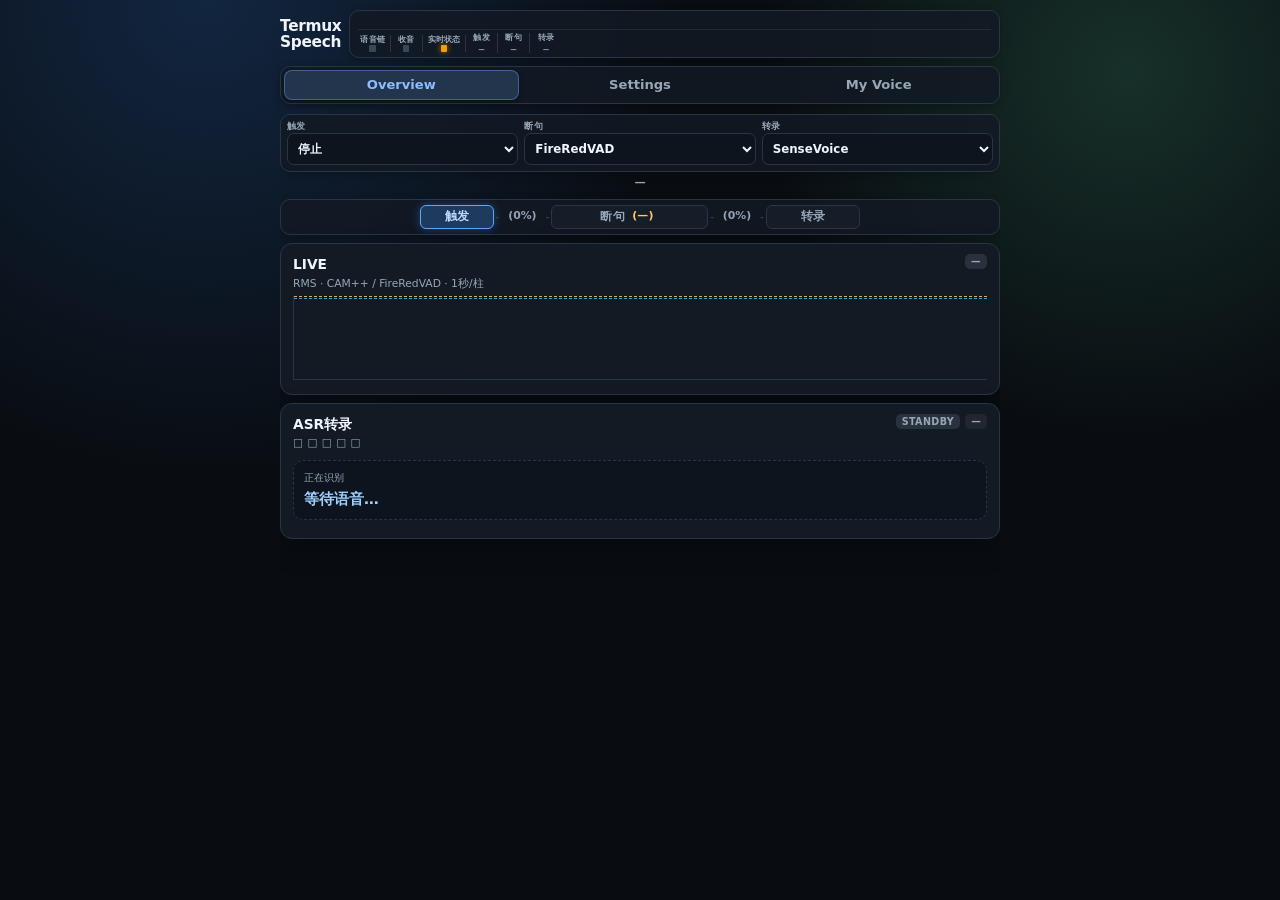
==== commit dd231f25: "release: prepare Termux Speech 0.24.1 Four releases of work had accumulated without reaching the cat" ====
--- a/web/index.html
+++ b/web/index.html
@@ -22,29 +22,36 @@
       <div id="mem-avail" class="mem-cols" title="实时可用内存（参考值）"></div>
       <!-- Row 2: 状态多列指示网格（Label 上，Value/Dot 下，列间有分隔线） -->
       <div class="status-panel">
+        <!--
+          ⭐ 这六格的**每一个值**都来自 `app_pipeline` 域（App effective + App runtime），
+             ⛔ 不再读 `lifecycle.chain` / `pipeline.owner` / `listen.engaged` / `asr.model`。
+          ⚠ 那四个旧来源描述的是**已经不在跑**的执行体：真机上 `lifecycle.chain` 恒为
+             `stopped` 而 App pipeline 正在 `running`，于是 Header 说"语音链已停止"、
+             Overview 说"运行中"——同一页面两个答案。
+        -->
         <div class="status-col">
           <span class="status-lbl">语音链</span>
-          <span id="st-dot-chain" class="status-dot off" title="语音链已停止"></span>
+          <span id="st-dot-chain" class="status-dot off" title="正在读取 App pipeline…"></span>
         </div>
         <div class="status-col">
           <span class="status-lbl">收音</span>
-          <span id="st-dot-mic" class="status-dot off" title="未在收音"></span>
+          <span id="st-dot-mic" class="status-dot off" title="正在读取麦克风状态…"></span>
         </div>
         <div class="status-col">
           <span class="status-lbl">实时状态</span>
           <span id="st-dot-live" class="status-dot warn" title="连接中"></span>
         </div>
         <div class="status-col">
-          <span class="status-lbl">VAD</span>
-          <span id="st-val-vad" class="status-val text-good" title="VAD 模式：自动 (CAM++)">A</span>
-        </div>
-        <div class="status-col">
-          <span class="status-lbl">ASR</span>
-          <span id="st-val-asr" class="status-val text-good" title="ASR 模型：SenseVoice">SV</span>
-        </div>
-        <div class="status-col">
-          <span class="status-lbl">GATE</span>
-          <span id="st-val-gate" class="status-val text-good" title="当前 Gate 控制：RMS">RMS</span>
+          <span class="status-lbl">触发</span>
+          <span id="st-val-gate" class="status-val text-good" title="触发层：正在读取…">—</span>
+        </div>
+        <div class="status-col">
+          <span class="status-lbl">断句</span>
+          <span id="st-val-vad" class="status-val text-good" title="断句层：正在读取…">—</span>
+        </div>
+        <div class="status-col">
+          <span class="status-lbl">转录</span>
+          <span id="st-val-asr" class="status-val text-good" title="转录层：正在读取…">—</span>
         </div>
       </div>
     </div>
@@ -65,22 +72,53 @@
        Overview：只读事实。RMS → VAD → ASR 的当前状态全部在这里。
        ============================================================ -->
   <section class="page" id="page-overview" role="tabpanel" hidden>
-    <!-- 顶部模式选择 tablist（自动转录 / 手动转录 / 停止收音，三选一） -->
-    <div class="ov-mode-tablist" role="tablist" aria-label="转录模式选择">
-      <button id="btn-mode-auto" role="tab" type="button" class="ov-mode-tab" data-mode="auto" aria-selected="false">自动转录</button>
-      <button id="man-toggle" role="tab" type="button" class="ov-mode-tab" data-mode="manual" aria-selected="false">手动转录</button>
-      <button id="ac-mic" role="tab" type="button" class="ov-mode-tab" data-mode="stop" aria-selected="true">停止收音</button>
+    <!--
+      三层 Pipeline（docs/096/097）。⭐ 每次切换 merge 三层后**一次 PUT**，⛔ 不再分别调三个旧 API。
+      ⚠ 这里曾经沿用 `.ov-mode-tablist`——那是给「自动转录 | 手动转录 | 停止」三个**按钮**用的
+        38px 高、三等分网格。塞进三个带 label 的 select 之后，44px 的全局 select 最小高度
+        与 label 的 margin 一起把它撑破，而状态字被挤成第四列。
+        ⭐ **控件换了，容器就得换**：现在是三列 selector + 独立一行的状态字。
+    -->
+    <div class="ov-pipe-row" role="group" aria-label="三层 Pipeline">
+      <label class="ov-pipe"><span>触发</span>
+        <select id="pipe-trigger">
+          <option value="stop">停止</option>
+          <option value="passthrough">直通</option>
+          <option value="volume">音量</option>
+          <option value="clap">拍掌</option>
+        </select></label>
+      <label class="ov-pipe"><span>断句</span>
+        <select id="pipe-segment">
+          <option value="fireredvad">FireRedVAD</option>
+          <option value="fireredvad_camplus">FR + CAM++</option>
+        </select></label>
+      <label class="ov-pipe"><span>转录</span>
+        <select id="pipe-asr">
+          <option value="sensevoice">SenseVoice</option>
+        </select></label>
     </div>
+    <p id="pipe-state" class="ov-pipe-state">—</p>
 
     <!-- ⭐ 「门永远不会开」必须说在使用者真的在看的那一页上。
          ⚠ 它与「一切正常，只是没人说话」在界面上原本长得一模一样。 -->
     <p id="ov-gate-blocked" class="message bad" hidden></p>
 
-    <!-- Gate 状态条（卡片外部）：RMS -(N%)- VAD(Ns) -(N%)- ASR -->
+    <!-- ⭐ 「断句层挂了」必须说在这一页上。
+         ⚠ 真机 SSR 事故：running/admitted/loaded/health 四个全为真、四个绿灯全亮，
+            而每一次图执行都失败——它与「一切正常，只是没人说话」原本长得一模一样。 -->
+    <p id="ov-segment-stalled" class="message bad" hidden></p>
+
+    <!--
+      三层流水线状态条：[触发] -(N%)- [断句](Ns) -(N%)- [转录]
+      ⭐ 视觉结构一格没动，⛔ 但三个节点的名字**不再写死**成 RMS/VAD/ASR——
+         它们是 effective pipeline 的三层，名字随选择变（直通 / FireRedVAD / SenseVoice）。
+      ⚠ id 保持不变（`gn-rms`/`gn-vad`/`gn-asr`）：它们是**位置**的名字不是内容的名字，
+         改 id 只会让每一处引用同步失败而不带来任何澄清。
+    -->
     <div class="gate-flow-container">
       <div class="gate-flow" id="gate-flow">
         <div class="gate-slot slot-left">
-          <span class="gate-box active" id="gn-rms">RMS</span>
+          <span class="gate-box active" id="gn-rms">触发</span>
         </div>
         <div class="gate-slot slot-conn">
           <span class="gate-dash">-</span>
@@ -89,7 +127,7 @@
         </div>
         <div class="gate-slot slot-center">
           <span class="gate-box" id="gn-vad">
-            <span class="gate-name">VAD</span><span class="gate-countdown" id="gc-vad">(0s)</span>
+            <span class="gate-name">断句</span><span class="gate-countdown" id="gc-vad">(—)</span>
           </span>
         </div>
         <div class="gate-slot slot-conn">
@@ -98,7 +136,7 @@
           <span class="gate-dash">-</span>
         </div>
         <div class="gate-slot slot-right">
-          <span class="gate-box" id="gn-asr">ASR</span>
+          <span class="gate-box" id="gn-asr">转录</span>
         </div>
       </div>
     </div>
@@ -108,7 +146,7 @@
       <div class="section-title">
         <div>
           <h2>LIVE</h2>
-          <p id="cam-off" class="note">浅蓝虚线：RMS 阈值 · 橙色虚线：CAM++ 阈值</p>
+        <p id="cam-off" class="note">RMS · CAM++ / FireRedVAD · 1秒/柱</p>
         </div>
         <span id="cam-now" class="badge">—</span>
       </div>
@@ -197,7 +235,6 @@
         <div class="badge-stack"><span id="asr-state" class="badge">STANDBY</span><span id="asr-precision" class="badge tag">—</span></div>
       </div>
       <div class="transcript-fact live-fact"><span>正在识别</span><strong id="ov-current">等待语音…</strong></div>
-      <div class="transcript-fact"><span>最近识别</span><strong id="ov-latest">尚未产生转写</strong><small id="tx-latest-meta">—</small></div>
       <div class="tx-history-section">
         <ul id="tx-history-list" class="tx-history-list"></ul>
       </div>
@@ -215,68 +252,87 @@
          两个入口写同一个字段，迟早会各说各的，而症状是「改了没用」。
          保存 = 一次完整 PUT（generation+1），⛔ 不是逐字段 setter。
          ============================================================ -->
-    <details class="card settings-group" id="card-policy" open>
+    <details class="card settings-group" id="card-policy">
       <summary>策略参数（policy）</summary>
       <div class="settings-inner">
-        <p class="note">这一张卡就是 <code>speech-policy.json</code> 的全部可调项。
-          保存时整份原子替换（版本号 +1）；段落进行中修改会等到下一段生效。</p>
-
-        <h2>开门（gate）</h2>
-        <!-- ⭐ 触发方式**就是 policy 的一个字段**（`gate.mode`）。
-             它曾经在这张卡外面另有一组 tab——那是第二个入口，而这张卡的规矩就是
-             「每个可调项只出现一次」。⛔ 两个入口写同一个字段，迟早各说各的。 -->
-        <label for="pol-gate-mode">触发方式<em class="when">下一次开门生效</em></label>
-        <select id="pol-gate-mode">
-          <option value="volume">音量触发</option>
-          <option value="feature">拍掌触发</option>
+        <p class="note">调整后保存；需要等到下一段语音的参数会在边界处生效。</p>
+
+        <!-- ============================================================
+             ⭐ **三层 Pipeline 就是 Settings 的骨架**（docs/097 §十一）。
+             旧结构是「开门 / 说话人 / 语音检测 / 分段」四段，那是执行体还在本包时的分法；
+             现在执行体在 App，可选的东西只有三层 + 每层的参数。
+             ⚠ 三个 selector 与 Overview 顶部那三个是**同一个控件的两个视图**：
+               同一个渲染器写、同一个 PUT 写回。⛔ 不是"两个入口写同一个字段"——
+               那正是 `gate.mode=音量` 与 `pipeline.trigger=直通` 各说各话的来源。
+             ============================================================ -->
+        <h2>触发（trigger）</h2>
+        <label for="set-pipe-trigger">触发方式</label>
+        <select id="set-pipe-trigger">
+          <option value="stop">停止</option>
+          <option value="passthrough">直通</option>
+          <option value="volume">音量</option>
+          <option value="clap">拍掌</option>
         </select>
         <p id="trg-note" class="message"></p>
-        <label for="open-threshold">音量阈值 <em class="when">gate.volume_threshold</em></label>
+        <p id="set-trigger-current" class="hint">当前运行：读取中…</p>
+        <label for="open-threshold">音量阈值</label>
         <div class="gate-field"><input id="open-threshold" type="range" min="0.001" max="0.200" step="0.001"><input id="open-number" type="number" min="0.001" max="1" step="0.001" inputmode="decimal"></div>
         <div class="config-grid">
-          <div><label for="pol-gate-frames">连续几帧越线才开门 <em class="when">volume_frames</em></label><input id="pol-gate-frames" type="number" min="1" max="20" step="1" inputmode="numeric"></div>
-          <div><label for="pol-gate-tol">拍掌容许度 <em class="when">feature_tolerance</em></label><select id="pol-gate-tol"><option value="strict">strict（严）</option><option value="standard">standard</option><option value="loose">loose（松）</option></select></div>
-        </div>
-
-        <h2>说话人（speaker · CAM++）</h2>
-        <p id="speaker-model-hint" class="hint">模型依赖按当前 policy 判断。</p>
+          <div><label for="pol-gate-frames">连续几帧越线才开门</label><input id="pol-gate-frames" type="number" min="1" max="20" step="1" inputmode="numeric"></div>
+          <div><label for="pol-gate-tol">拍掌容许度</label><select id="pol-gate-tol"><option value="strict">strict（严）</option><option value="standard">standard</option><option value="loose">loose（松）</option></select></div>
+        </div>
+
+        <h2>断句（segment）</h2>
+        <label for="set-pipe-segment">断句方式</label>
+        <select id="set-pipe-segment">
+          <option value="fireredvad">FireRedVAD</option>
+          <option value="fireredvad_camplus">FireRedVAD + CAM++（本人过滤）</option>
+        </select>
+        <p id="set-segment-current" class="hint">当前运行：读取中…</p>
+        <p id="vad-model-hint" class="hint">模型依赖按当前 Pipeline 判断。</p>
         <div class="config-grid">
-          <div><label for="pol-spk-enter">进入阈值 <em class="when">enter_threshold</em></label><input id="pol-spk-enter" type="number" min="-1" max="1" step="0.01" inputmode="decimal"></div>
-          <div><label for="pol-spk-exit">退出阈值 <em class="when">exit_threshold</em></label><input id="pol-spk-exit" type="number" min="-1" max="1" step="0.01" inputmode="decimal"></div>
-          <div><label for="pol-spk-encf">进入确认窗数 <em class="when">enter_confirm</em></label><input id="pol-spk-encf" type="number" min="1" max="10" step="1" inputmode="numeric"></div>
-          <div><label for="pol-spk-excf">退出确认窗数 <em class="when">exit_confirm</em></label><input id="pol-spk-excf" type="number" min="1" max="10" step="1" inputmode="numeric"></div>
-          <div><label for="pol-spk-window">窗长 ms <em class="when">window_ms</em></label><input id="pol-spk-window" type="number" min="500" max="4000" step="50" inputmode="numeric"></div>
-          <div><label for="pol-spk-step">窗步进 ms <em class="when">step_ms</em></label><input id="pol-spk-step" type="number" min="100" max="1000" step="10" inputmode="numeric"></div>
-          <div><label for="pol-spk-headmode">句首模式 <em class="when">head_mode</em></label><select id="pol-spk-headmode"><option value="trim">trim（按位移裁）</option><option value="safe">safe（不裁）</option></select></div>
-          <div><label for="pol-spk-usertimeout">关门倒计时 ms <em class="when">user_timeout_ms</em></label><input id="pol-spk-usertimeout" type="number" min="2000" max="120000" step="500" inputmode="numeric"></div>
-        </div>
-        <p class="hint">⭐ 关门倒计时在**每次确认到你在说话时重新计时**，不是从开门起算死的。
-          调大它 = 停顿更久也不关门；调小 = 说完更快回到待机。</p>
-
-        <h2>语音检测（vad）</h2>
-        <p id="vad-model-hint" class="hint">模型依赖按当前 ASR 配置判断。</p>
+          <div><label for="pol-seg-head">句首回溯 ms</label><input id="pol-seg-head" type="number" min="0" max="3000" step="50" inputmode="numeric"></div>
+          <div><label for="pol-seg-tail">句尾保留 ms</label><input id="pol-seg-tail" type="number" min="0" max="2000" step="50" inputmode="numeric"></div>
+          <div><label for="pol-seg-grace">续句等待 ms</label><input id="pol-seg-grace" type="number" min="0" max="4000" step="100" inputmode="numeric"></div>
+          <!-- ⭐ 硬切时长：**两个句尾方案共用**，同时也是阶梯曲线的终点（docs/098）。
+               ⚠ 它曾经是代码里写死的 15 秒，于是「切得太长」没有任何旋钮可调。 -->
+          <div><label for="pol-seg-hardcap">硬切时长 ms</label><input id="pol-seg-hardcap" type="number" min="2000" max="20000" step="500" inputmode="numeric"></div>
+        </div>
+
+        <h3 class="sub-h">FireRedVAD 句尾判定</h3>
+        <p id="set-vad-end-hint" class="hint">只在断句方式为 FireRedVAD 时生效；CAM++ 的句尾由说话人判定给出。</p>
+        <label for="pol-vad-endmode">句尾方案</label>
+        <select id="pol-vad-endmode">
+          <option value="hangover">固定悬停（最后一个语音帧 + 悬停）</option>
+          <option value="stepped">阶梯式悬停（先松后紧 · 回选停顿谷）</option>
+        </select>
+        <p id="vad-end-note" class="hint"></p>
         <div class="config-grid">
-          <div><label for="pol-vad-provider">判定来源 <em class="when">provider</em></label><select id="pol-vad-provider"><option value="camplus">camplus</option><option value="fireredvad">fireredvad</option></select></div>
-          <div><label for="pol-vad-th">语音概率阈值 <em class="when">speech_threshold</em></label><input id="pol-vad-th" type="number" min="0" max="1" step="0.05" inputmode="decimal"></div>
-          <div><label for="pol-vad-look">否决回看 ms <em class="when">gate_lookback_ms</em></label><input id="pol-vad-look" type="number" min="0" max="5000" step="50" inputmode="numeric"></div>
-          <div><label for="pol-vad-gates">FireRedVAD 否决权 <em class="when">gates_speaker</em></label><input id="pol-vad-gates" type="checkbox"></div>
-        </div>
-        <p class="hint">⚠ 打开否决权会让 App 额外逐帧跑 FireRedVAD（多一张 HTP 会话）；关着时 CAM++ 是唯一权威。</p>
-
-        <h2>分段（segment）</h2>
+          <div><label for="pol-vad-hangover">固定悬停 ms</label><input id="pol-vad-hangover" type="number" min="100" max="3000" step="100" inputmode="numeric"></div>
+          <div><label for="pol-vad-hgmax">阶梯起点（松）ms</label><input id="pol-vad-hgmax" type="number" min="100" max="3000" step="100" inputmode="numeric"></div>
+          <div><label for="pol-vad-hgmin">阶梯终点（紧）ms</label><input id="pol-vad-hgmin" type="number" min="100" max="3000" step="100" inputmode="numeric"></div>
+          <div><label for="pol-vad-pressure">压力起点 ms</label><input id="pol-vad-pressure" type="number" min="0" max="10000" step="100" inputmode="numeric"></div>
+        </div>
+        <p class="hint">阶梯刻度固定 100 ms —— 它是 PCM 帧(100 ms)与 FireRedVAD 帧(10 ms)的最小公倍数，两个时钟都能精确表达。</p>
+
+        <h3 class="sub-h">CAM++ 本人过滤参数</h3>
+        <p id="speaker-model-hint" class="hint">模型依赖按当前 Pipeline 判断。</p>
+        <p id="set-camplus-idle" class="hint" hidden>当前未开启 CAM++ 本人过滤，这几项此刻不生效；改了仍会保存。</p>
         <div class="config-grid">
-          <div><label for="pol-seg-head">句首回溯 ms <em class="when">head_lookback_ms</em></label><input id="pol-seg-head" type="number" min="0" max="3000" step="50" inputmode="numeric"></div>
-          <div><label for="pol-seg-tail">句尾保留 ms <em class="when">tail_keep_ms</em></label><input id="pol-seg-tail" type="number" min="0" max="2000" step="50" inputmode="numeric"></div>
-          <div><label for="pol-seg-grace">续句等待 ms <em class="when">continuation_grace_ms</em></label><input id="pol-seg-grace" type="number" min="0" max="4000" step="100" inputmode="numeric"></div>
-        </div>
+          <div><label for="pol-spk-enter">进入阈值</label><input id="pol-spk-enter" type="number" min="-1" max="1" step="0.01" inputmode="decimal"></div>
+          <div><label for="pol-spk-exit">退出阈值</label><input id="pol-spk-exit" type="number" min="-1" max="1" step="0.01" inputmode="decimal"></div>
+          <div><label for="pol-spk-encf">进入确认窗数</label><input id="pol-spk-encf" type="number" min="1" max="10" step="1" inputmode="numeric"></div>
+          <div><label for="pol-spk-excf">退出确认窗数</label><input id="pol-spk-excf" type="number" min="1" max="10" step="1" inputmode="numeric"></div>
+          <div><label for="pol-spk-window">窗长 ms</label><input id="pol-spk-window" type="number" min="500" max="4000" step="50" inputmode="numeric"></div>
+          <div><label for="pol-spk-step">窗步进 ms</label><input id="pol-spk-step" type="number" min="100" max="1000" step="10" inputmode="numeric"></div>
+          <div><label for="pol-spk-headmode">句首模式</label><select id="pol-spk-headmode"><option value="trim">trim（按位移裁）</option><option value="safe">safe（不裁）</option></select></div>
+          <div><label for="pol-spk-usertimeout">关门倒计时 ms</label><input id="pol-spk-usertimeout" type="number" min="2000" max="120000" step="500" inputmode="numeric"></div>
+        </div>
+        <p class="hint">每次确认说话都会重置倒计时。</p>
 
         <h2>历史音频（history）</h2>
-        <p class="note">⭐ 归档不在这里：termux-speech 按 50 句一组滚动，
-          并<strong>始终保留两个活组</strong>，所以未归档的句子池在 50–99 之间；
-          一组被归档时文字进 SQLite、那一组的 WAV 才删。
-          下面这个数字是 App 侧的<strong>安全上限</strong>（防止 speech 不转组时磁盘无限涨），
-          ⛔ 不是保留策略——把它设到 150 以下，App 会抢在归档前删掉还活着的句子。</p>
-        <label for="pol-hist-keep">App 音频上限（条）<em class="when">wav_keep · 立即生效</em></label>
+        <p class="note">App 音频上限是安全上限，不是归档保留数量。建议保持 200；过低可能提前删除未归档录音。</p>
+        <label for="pol-hist-keep">App 音频上限（条）</label>
         <input id="pol-hist-keep" type="number" min="0" max="500" step="10" inputmode="numeric">
 
         <div id="policy-facts" class="facts vc-facts"></div>
@@ -291,11 +347,13 @@
     <details class="card settings-group" open>
       <summary>ASR</summary>
       <form id="form-daily" class="settings-inner">
-        <p class="note">自动转录与手动转录共用 SenseVoice。</p>
+        <!-- ⭐ 与 Overview 的「转录」是同一个控件：同一份 effective 写、同一个 Pipeline PUT 写回。
+             ⛔ 不再有第二个真相（旧 `asr.model` 字段）。 -->
         <label for="asr-model">转写模型</label>
         <select id="asr-model"><option value="sensevoice">SenseVoice</option></select>
         <p id="asr-model-note" class="message"></p>
-        <p id="asr-model-dependency" class="hint">模型需求会跟随当前选择。</p>
+        <p id="set-asr-current" class="hint">当前运行：读取中…</p>
+        <p id="asr-model-dependency" class="hint">模型需求会跟随当前 Pipeline。</p>
         <label for="asr-language">识别语言<em class="when">即时生效</em></label>
         <select id="asr-language"><option value="auto">自动</option><option value="zh">普通话</option><option value="yue">粤语</option><option value="en">English</option><option value="ja">日本語</option><option value="ko">한국어</option></select>
         <div class="form-actions"><p id="daily-note" class="message"></p><button id="save-daily" type="submit">保存 ASR 设置</button></div>
@@ -306,8 +364,12 @@
       <summary>Audio 输入 / Lifecycle</summary>
       <section class="settings-inner">
         <h2>Audio 输入</h2><p id="connection-note" class="note">正在连接 Android App…</p>
-        <p class="hint">这里管理麦克风来源与生命周期。App automatic CAM++/VAD 的执行参数统一在上面的 Product Policy；manual/diagnostics 专用参数不作为 automatic 产品设置。</p>
-        <div class="facts input-facts"><div><span>当前配置</span><strong id="selected">—</strong></div><div><span>实际路由</span><strong id="routed">—</strong></div><div><span>PCM 直连</span><strong id="pcm-state">—</strong></div><div><span>麦克风持有者</span><strong id="mic-holders">—</strong></div></div>
+        <p class="hint">这里管理麦克风来源与收音生命周期。</p>
+        <!-- ⚠ 「PCM 直连」这一格已删：新架构下 PCM 从不离开 App，本包那条 WS 不再是产品路径，
+             把它摆在使用者面前只会让一个必然「等待鉴权」的字段看起来像故障。
+             ⛔ 只删界面事实，App 的麦克风架构一个字节没动。节点作为兼容钩子隐藏保留。 -->
+        <div class="facts input-facts"><div><span>当前配置</span><strong id="selected">—</strong></div><div><span>实际路由</span><strong id="routed">—</strong></div><div><span>永久收音</span><strong id="mic-persistent">—</strong></div><div><span>麦克风持有者</span><strong id="mic-holders">—</strong></div></div>
+        <span id="pcm-state" hidden aria-hidden="true"></span>
         <label for="input-device">输入设备<em class="when">即时生效</em></label><select id="input-device" aria-label="选择 Input Device"><option value="system_default">系统默认</option></select>
         <label>永久收音<em class="when">跨停链与重启</em></label><p class="note">只想用语音链不需要开启；它由你明确关闭。</p>
         <div class="actions"><button id="enable" type="button">开启永久收音</button><button id="disable" class="danger" type="button">关闭永久收音</button></div><p id="action-note" class="message"></p>
@@ -317,7 +379,7 @@
 
     <details class="card settings-group" id="card-models-wrap">
       <summary>模型需求</summary>
-      <div id="card-models"><div class="section-title"><div><h2>模型需求</h2><p class="note">这里显示当前 ASR、VAD、自动说话人 policy 实际需要的 logical model。</p></div><button id="models-refresh" type="button" class="ghost">刷新</button></div><p id="models-summary" class="message"></p><p id="models-freshness" class="note"></p><a id="models-manager-link" class="secondary" href="#" target="_blank" rel="noopener" hidden>模型管理</a><div id="models-list" class="model-list"></div></div>
+      <div id="card-models"><div class="section-title"><div><h2>模型需求</h2><p class="note">这里显示当前 Pipeline（触发 → 断句 → 转录）实际需要的模型。</p></div><button id="models-refresh" type="button" class="ghost">刷新</button></div><p id="models-summary" class="message"></p><p id="models-freshness" class="note"></p><a id="models-manager-link" class="secondary" href="#" target="_blank" rel="noopener" hidden>模型管理</a><div id="models-list" class="model-list"></div></div>
     </details>
   </section>
 
--- a/web/style.css
+++ b/web/style.css
@@ -234,6 +234,23 @@
 .status-val.text-good {
   color: var(--good, #22c55e);
 }
+/* 切换中：值仍是旧的 effective，⛔ 不能画成"已经生效"。 */
+.status-val.text-warn {
+  color: #fbbf24;
+  text-shadow: 0 0 6px rgba(251, 191, 36, 0.3);
+}
+/* 读数陈旧 / 还没读到：⛔ 不许拿最后一次读到的值冒充"现在"。 */
+.status-val.text-muted {
+  color: #7d8fa3;
+  text-shadow: none;
+}
+/* Settings 里 CAM++ 参数的小标题（比 h2 轻一级）。 */
+.sub-h {
+  margin: 12px 0 4px;
+  font: 800 0.72rem/1.2 system-ui, sans-serif;
+  color: #9fb3c8;
+  letter-spacing: .02em;
+}
 
 /* ASR 队列深度指示器：■ ■ □ □ □ */
 .asr-queue-note {
@@ -921,6 +938,69 @@
 }
 .meter-fill.live { background: var(--good, #46b17b); }
 
+/* ============================================================
+   Overview 三层 Pipeline 选择行（docs/097 §三）
+   ⭐ 沿用同一张暗色卡片的观感，⛔ 不引入新的 UI 体系。
+   ⚠ 三个 select 必须用 `minmax(0,1fr)`：`1fr` 的最小尺寸是内容尺寸，
+     而 `FireRedVAD` 这种长 option 会把列撑到溢出——390px 下就横滚了。
+   ============================================================ */
+.ov-pipe-row {
+  display: grid;
+  grid-template-columns: repeat(3, minmax(0, 1fr));
+  gap: 6px;
+  padding: 6px;
+  margin-bottom: 4px;
+  box-sizing: border-box;
+  background: rgba(18, 25, 36, 0.85);
+  border: 1px solid var(--line);
+  border-radius: 10px;
+  box-shadow: 0 2px 8px rgba(0, 0, 0, 0.25);
+  width: 100%;
+}
+.ov-pipe {
+  display: block;
+  min-width: 0;
+  margin: 0;
+}
+.ov-pipe > span {
+  display: block;
+  margin: 0 0 3px;
+  color: var(--muted);
+  font: 700 0.58rem/1 system-ui, sans-serif;
+  letter-spacing: .04em;
+  text-transform: uppercase;
+}
+/* ⛔ 不吃全局的 44px：这一行是导航不是表单，44px 会把它顶成两倍高。 */
+.ov-pipe > select {
+  width: 100%;
+  min-width: 0;
+  min-height: 32px;
+  height: 32px;
+  padding: 0 6px;
+  font-size: 0.74rem;
+  font-weight: 700;
+  border-radius: 7px;
+  border: 1px solid var(--line);
+  background: #0d141d;
+  color: var(--text);
+}
+.ov-pipe-state {
+  margin: 0 0 8px;
+  text-align: center;
+  font: 700 0.7rem/1.3 system-ui, sans-serif;
+  color: var(--muted);
+}
+.ov-pipe-state.is-running { color: #4ade80; }
+.ov-pipe-state.is-transitioning { color: #fbbf24; }
+.ov-pipe-state.is-stopped { color: #f87171; }
+.ov-pipe-state.is-bad { color: #f87171; }
+/* 极窄屏（折叠机外屏 / 分屏）：标签藏起来，靠 select 自己的文字表达。 */
+@media (max-width: 340px) {
+  .ov-pipe > span { display: none; }
+  .ov-pipe-row { gap: 4px; padding: 4px; }
+  .ov-pipe > select { font-size: 0.68rem; padding: 0 3px; }
+}
+
 /* ---------- Overview 顶部模式切换 Tablist（自动转录 / 手动转录 / 停止收音，三选一） ---------- */
 .ov-mode-tablist {
   display: grid;
@@ -1007,9 +1087,16 @@
   width: 100%;
   box-sizing: border-box;
 }
+/**
+ * ⚠ 列宽原本是 `56px 1fr 92px 1fr 56px`——为 `RMS` / `VAD` / `ASR` 三个三字母标签量的。
+ * ⭐ 三个节点现在显示 effective 的真名（`直通` / `FireRedVAD` / `SenseVoice`），
+ *   固定像素宽必然溢出（390px 下实测 `gate-flow` 的 scrollWidth 超出 clientWidth）。
+ *   改成按比例分配 + `minmax(0, …)`：⛔ 裸 `1fr` 的最小尺寸是内容尺寸，长 option 照样撑破。
+ */
 .gate-flow {
   display: grid;
-  grid-template-columns: 56px 1fr 92px 1fr 56px;
+  grid-template-columns: minmax(0, 0.82fr) auto minmax(0, 1.75fr) auto minmax(0, 1.05fr);
+  gap: 2px;
   align-items: center;
   width: 100%;
   max-width: 440px;
@@ -1052,11 +1139,23 @@
   transition: background 0.2s, border-color 0.2s, box-shadow 0.2s, color 0.2s;
   box-sizing: border-box;
 }
-#gn-rms, #gn-asr {
-  width: 54px;
-}
-#gn-vad {
-  width: 90px;
+#gn-rms, #gn-asr, #gn-vad {
+  width: 100%;
+  min-width: 0;
+  overflow: hidden;
+  white-space: nowrap;
+}
+/* 名字长于格子时截断，⛔ 不许把整条流水线撑到横滚。 */
+#gn-rms, #gn-asr, #gn-vad > .gate-name {
+  text-overflow: ellipsis;
+  overflow: hidden;
+}
+.gate-slot.slot-conn { font-size: 0.58rem; gap: 1px; }
+.gate-slot.slot-conn .gate-dash { opacity: .55; }
+@media (max-width: 400px) {
+  .gate-flow { font-size: 0.6rem; }
+  .gate-flow-container { padding: 5px 4px; }
+  .gate-box { padding: 0 2px; gap: 1px; }
 }
 .gate-box.active {
   background: #1e3a5f;
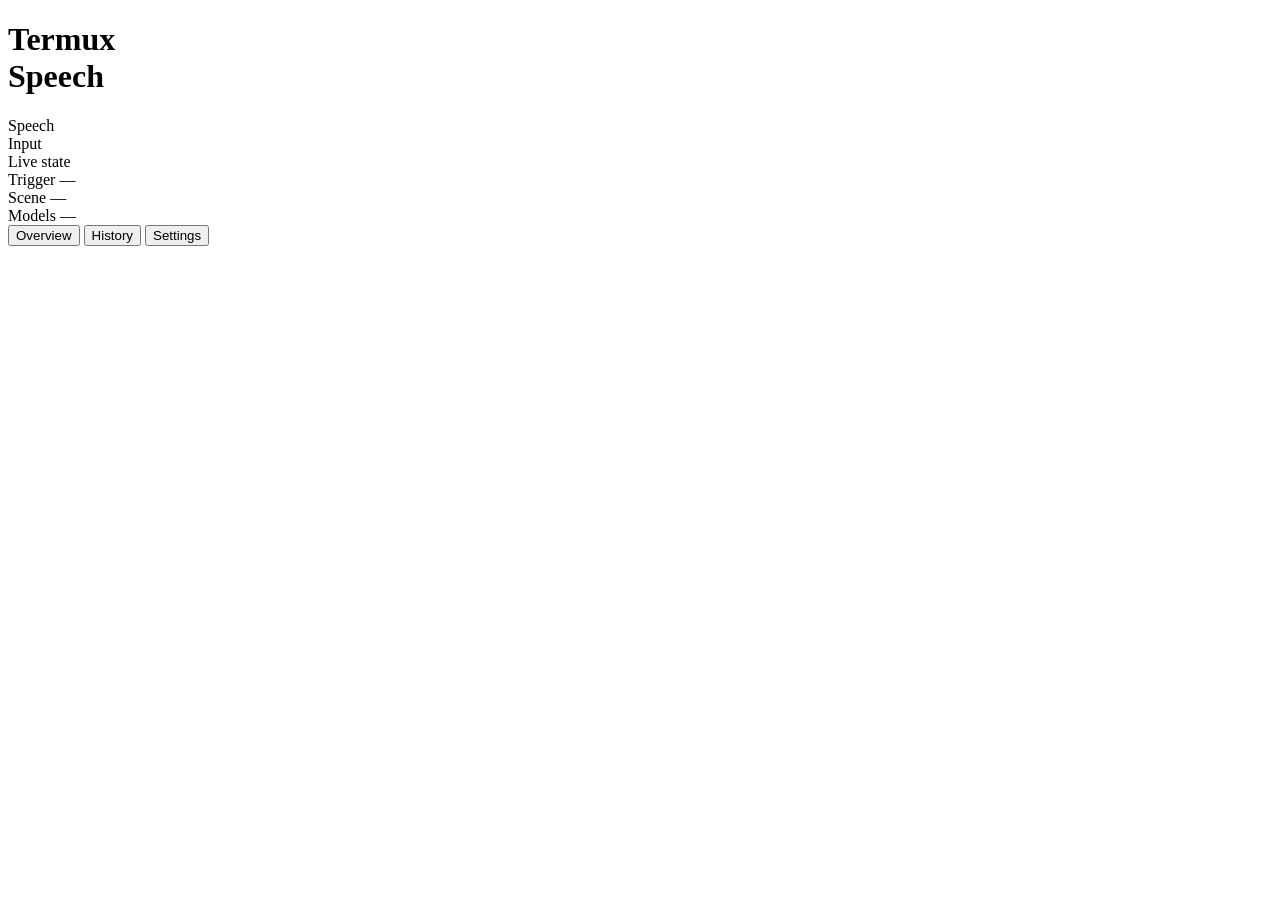
==== commit 9eebbb98: "release: publish termux-speech 0.27.16" ====
--- a/web/index.html
+++ b/web/index.html
@@ -1,15 +1,22 @@
 <!--
   SPDX-License-Identifier: Apache-2.0
-  [INPUT]: Browser Session APIs/WS for health, listen mode, RMS/VAD/ASR, state bus, and transcripts.
-  [OUTPUT]: Three phone-first product pages — Overview, Settings, My Voice.
-  [POS]: Package-owned control page; it renders metadata only and never receives PCM or credentials.
-  [PROTOCOL]: 变更时更新此头部，然后检查 CLAUDE.md
+  [INPUT]: Browser Session routes /speech2/* (overview, policy, start/stop, input, history, voices)
+           and the `speech2` + `memory` domains of the existing /state/ws stream; package assets use
+           the installed `/packages/<package-id>/` base so the no-trailing-slash entry resolves.
+  [OUTPUT]: Speech product pages: Overview / History / Settings plus the compact shared Header
+            (MEM/ZRAM and live Speech/Input/stream/Trigger/Scene/Models facts) and 60-second LIVE
+            timeline with fixed current-provisional/latest-final sentence slots. Overview combines run state/actions and listening preferences in one card;
+            History reuses RecordGroups + SQLite archive; Settings owns voices and advanced policy.
+  [POS]: Package-owned control page; it renders App-authored facts only and never receives PCM or
+         credentials. A raw policy editor exists only under ?dev=1 (never a product tab).
+  [PROTOCOL]: Update this header when changed, then check AGENTS.md and public-files.txt.
 -->
 <!doctype html>
-<html lang="zh-CN">
+<html lang="en">
 <head>
 <meta charset="utf-8">
 <meta name="viewport" content="width=device-width, initial-scale=1">
+<base href="/packages/github.termux-os.service.termux-speech/">
 <title>Termux Speech</title>
 <link rel="stylesheet" href="style.css">
 </head>
@@ -18,439 +25,249 @@
   <header>
     <h1 class="brand-title">Termux<br>Speech</h1>
     <div class="header-panel header-info">
-      <!-- Row 1: 左 MEM，右 ZRAM -->
-      <div id="mem-avail" class="mem-cols" title="实时可用内存（参考值）"></div>
-      <!-- Row 2: 状态多列指示网格（Label 上，Value/Dot 下，列间有分隔线） -->
+      <div id="mem-avail" class="mem-cols" title="Live available memory (reference)"></div>
       <div class="status-panel">
-        <!--
-          ⭐ 这六格的**每一个值**都来自 `app_pipeline` 域（App effective + App runtime），
-             ⛔ 不再读 `lifecycle.chain` / `pipeline.owner` / `listen.engaged` / `asr.model`。
-          ⚠ 那四个旧来源描述的是**已经不在跑**的执行体：真机上 `lifecycle.chain` 恒为
-             `stopped` 而 App pipeline 正在 `running`，于是 Header 说"语音链已停止"、
-             Overview 说"运行中"——同一页面两个答案。
-        -->
-        <div class="status-col">
-          <span class="status-lbl">语音链</span>
-          <span id="st-dot-chain" class="status-dot off" title="正在读取 App pipeline…"></span>
-        </div>
-        <div class="status-col">
-          <span class="status-lbl">收音</span>
-          <span id="st-dot-mic" class="status-dot off" title="正在读取麦克风状态…"></span>
-        </div>
-        <div class="status-col">
-          <span class="status-lbl">实时状态</span>
-          <span id="st-dot-live" class="status-dot warn" title="连接中"></span>
-        </div>
-        <div class="status-col">
-          <span class="status-lbl">触发</span>
-          <span id="st-val-gate" class="status-val text-good" title="触发层：正在读取…">—</span>
-        </div>
-        <div class="status-col">
-          <span class="status-lbl">断句</span>
-          <span id="st-val-vad" class="status-val text-good" title="断句层：正在读取…">—</span>
-        </div>
-        <div class="status-col">
-          <span class="status-lbl">转录</span>
-          <span id="st-val-asr" class="status-val text-good" title="转录层：正在读取…">—</span>
+        <div class="status-col">
+          <span class="status-lbl">Speech</span>
+          <span id="st-dot-speech2" class="status-dot off" title="Reading Speech..."></span>
+        </div>
+        <div class="status-col">
+          <span class="status-lbl">Input</span>
+          <span id="st-dot-input" class="status-dot off" title="Reading input source..."></span>
+        </div>
+        <div class="status-col">
+          <span class="status-lbl">Live state</span>
+          <span id="st-dot-live" class="status-dot warn" title="Connecting..."></span>
+        </div>
+        <div class="status-col">
+          <span class="status-lbl">Trigger</span>
+          <span id="st-val-trigger" class="status-val text-muted">—</span>
+        </div>
+        <div class="status-col">
+          <span class="status-lbl">Scene</span>
+          <span id="st-val-scene" class="status-val text-muted">—</span>
+        </div>
+        <div class="status-col">
+          <span class="status-lbl">Models</span>
+          <span id="st-val-models" class="status-val text-muted">—</span>
         </div>
       </div>
     </div>
-    <!-- 兼容测试保留节点（隐藏） -->
-    <span id="pipeline-live" hidden aria-hidden="true">CONNECTING</span>
-    <p id="pipeline-note" hidden aria-hidden="true">正在读取 Live 状态…</p>
   </header>
 
-  <nav class="tabs" role="tablist" aria-label="Termux Speech 页面">
+  <nav class="tabs" role="tablist" aria-label="Termux Speech pages">
     <button class="tab" role="tab" data-page="overview" aria-controls="page-overview">Overview</button>
+    <button class="tab" role="tab" data-page="history" aria-controls="page-history">History</button>
     <button class="tab" role="tab" data-page="settings" aria-controls="page-settings">Settings</button>
-    <button class="tab" role="tab" data-page="voice" aria-controls="page-voice">My Voice</button>
   </nav>
 
   <p id="region-failures" class="message bad" hidden></p>
 
   <!-- ============================================================
-       Overview：只读事实。RMS → VAD → ASR 的当前状态全部在这里。
+       Overview — the Speech run page.
        ============================================================ -->
   <section class="page" id="page-overview" role="tabpanel" hidden>
-    <!--
-      三层 Pipeline（docs/096/097）。⭐ 每次切换 merge 三层后**一次 PUT**，⛔ 不再分别调三个旧 API。
-      ⚠ 这里曾经沿用 `.ov-mode-tablist`——那是给「自动转录 | 手动转录 | 停止」三个**按钮**用的
-        38px 高、三等分网格。塞进三个带 label 的 select 之后，44px 的全局 select 最小高度
-        与 label 的 margin 一起把它撑破，而状态字被挤成第四列。
-        ⭐ **控件换了，容器就得换**：现在是三列 selector + 独立一行的状态字。
-    -->
-    <div class="ov-pipe-row" role="group" aria-label="三层 Pipeline">
-      <label class="ov-pipe"><span>触发</span>
-        <select id="pipe-trigger">
-          <option value="stop">停止</option>
-          <option value="passthrough">直通</option>
-          <option value="volume">音量</option>
-          <option value="clap">拍掌</option>
+    <section class="card ov-controls" id="ov-controls" aria-label="Speech listening controls">
+      <div class="section-title ov-run-row">
+        <h2 id="ov-state-text">Stopped</h2>
+        <span id="ov-state" class="badge" hidden>—</span>
+        <div class="actions ov-run">
+          <button id="ov-start" type="button" class="primary">Start listening</button>
+          <button id="ov-stop" type="button" class="danger" hidden>Stop</button>
+        </div>
+      </div>
+      <p id="ov-warn-input" class="message bad" hidden></p>
+      <p id="ov-warn-voice" class="message warn" hidden></p>
+      <p id="ov-error" class="message bad" hidden></p>
+      <p id="ov-note" class="message" aria-live="polite"></p>
+      <label class="ov-pipe"><span>Mode</span>
+        <select id="ov-scene" aria-label="Mode">
+          <option value="VOICE_INPUT">Voice input</option><option value="CONVERSATION">Conversation</option>
+          <option value="MEDIA_STREAM">Media stream</option><option value="AI_BARGE_IN">AI barge-in</option>
+          <option value="MEDIA_FILE">Media file</option>
         </select></label>
-      <label class="ov-pipe"><span>断句</span>
-        <select id="pipe-segment">
-          <option value="fireredvad">FireRedVAD</option>
-          <option value="fireredvad_camplus">FR + CAM++</option>
+      <label class="ov-pipe"><span>Activation</span>
+        <select id="ov-trigger" aria-label="Activation">
+          <option value="volume">Voice activated</option><option value="passthrough">Always listening</option>
         </select></label>
-      <label class="ov-pipe"><span>转录</span>
-        <select id="pipe-asr">
-          <option value="sensevoice">SenseVoice</option>
-        </select></label>
-    </div>
-    <p id="pipe-state" class="ov-pipe-state">—</p>
-
-    <!-- ⭐ 「门永远不会开」必须说在使用者真的在看的那一页上。
-         ⚠ 它与「一切正常，只是没人说话」在界面上原本长得一模一样。 -->
-    <p id="ov-gate-blocked" class="message bad" hidden></p>
-
-    <!-- ⭐ 「断句层挂了」必须说在这一页上。
-         ⚠ 真机 SSR 事故：running/admitted/loaded/health 四个全为真、四个绿灯全亮，
-            而每一次图执行都失败——它与「一切正常，只是没人说话」原本长得一模一样。 -->
-    <p id="ov-segment-stalled" class="message bad" hidden></p>
-
-    <!--
-      三层流水线状态条：[触发] -(N%)- [断句](Ns) -(N%)- [转录]
-      ⭐ 视觉结构一格没动，⛔ 但三个节点的名字**不再写死**成 RMS/VAD/ASR——
-         它们是 effective pipeline 的三层，名字随选择变（直通 / FireRedVAD / SenseVoice）。
-      ⚠ id 保持不变（`gn-rms`/`gn-vad`/`gn-asr`）：它们是**位置**的名字不是内容的名字，
-         改 id 只会让每一处引用同步失败而不带来任何澄清。
-    -->
-    <div class="gate-flow-container">
-      <div class="gate-flow" id="gate-flow">
-        <div class="gate-slot slot-left">
-          <span class="gate-box active" id="gn-rms">触发</span>
-        </div>
-        <div class="gate-slot slot-conn">
-          <span class="gate-dash">-</span>
-          <span class="gate-ratio" id="gr-rms">(0%)</span>
-          <span class="gate-dash">-</span>
-        </div>
-        <div class="gate-slot slot-center">
-          <span class="gate-box" id="gn-vad">
-            <span class="gate-name">断句</span><span class="gate-countdown" id="gc-vad">(—)</span>
-          </span>
-        </div>
-        <div class="gate-slot slot-conn">
-          <span class="gate-dash">-</span>
-          <span class="gate-ratio" id="gr-cam">(0%)</span>
-          <span class="gate-dash">-</span>
-        </div>
-        <div class="gate-slot slot-right">
-          <span class="gate-box" id="gn-asr">转录</span>
-        </div>
-      </div>
-    </div>
-
-    <!-- RMS 能量与 CAM++ 声纹复合时序图表 -->
-    <section class="card" id="card-cam-top">
-      <div class="section-title">
-        <div>
-          <h2>LIVE</h2>
-        <p id="cam-off" class="note">RMS · CAM++ / FireRedVAD · 1秒/柱</p>
-        </div>
-        <span id="cam-now" class="badge">—</span>
-      </div>
-      <div class="cam-plot" id="cam-plot">
-        <i class="rms-threshold-line" id="rms-threshold-line" title="RMS 开门阈值 (100%)"></i>
-        <i class="cam-threshold" id="cam-threshold" title="CAM++ 阈值"></i>
-        <div class="cam-history" id="ov-cam-history"></div>
-      </div>
-      <!-- 隐藏兼容测试钩子 -->
-      <span id="cam-live" hidden></span>
-      <span id="cam-owner" hidden></span>
-    </section>
-
-    <!-- 兼容保留隐藏节点（已移除冗余可见卡片与迁移控件） -->
-    <div hidden aria-hidden="true">
-      <span id="pd-service-note"></span>
-      <span id="pd-service-badge"></span>
-      <span id="pd-resident"></span>
-      <span id="pd-manual"></span>
-      <span id="pd-asr"></span>
-      <span id="ready-badge"></span>
-      <ul id="diag-summary"></ul>
-      <span id="act-hint"></span>
-      <span id="act-badge"></span>
-      <div id="act-meter"><div id="act-fill"></div></div>
-      <span id="act-who"></span>
-      <span id="rms-current"></span>
-      <span id="rms-avg"></span>
-      <span id="rms-peak"></span>
-      <span id="rms-threshold"></span>
-      <span id="rms-admission"></span>
-      <span id="rms-cam-countdown"></span>
-      <div class="rms-bar"><div id="rms-fill"></div><i id="rms-open-marker"></i><b id="rms-bar-value"></b></div>
-      <span id="vad-note"></span>
-      <span id="vad-mode"></span>
-      <span id="vad-state"></span>
-      <span id="vad-owner"></span>
-      <span id="vad-live"></span>
-      <span id="vad-probability"></span>
-      <span id="vad-countdown"></span>
-      <span id="vad-wav-total"></span>
-      <div class="vad-meter"><div id="vad-fill"></div><b id="vad-live-label"></b></div>
-      <span id="vad-last-wav"></span>
-      <span id="vad-last-wav-detail"></span>
-      <span id="vad-drops"></span>
-      <span id="vad-drop-detail"></span>
-      <span id="input-note"></span>
-      <span id="input-state"></span>
-      <span id="asr-owner"></span>
-      <span id="asr-countdown"></span>
-      <span id="asr-total"></span>
-      <span id="asr-ws"></span>
-      <span id="tx-live-meta"></span>
-      <div id="asr-model-facts"></div>
-      <button id="copy-latest" type="button"></button>
-      <input id="res-enabled" type="checkbox">
-      <span id="res-badge"></span>
-      <span id="res-state"></span>
-      <span id="res-profile"></span>
-      <a id="res-enroll" href="#voice"></a>
-      <span id="man-badge"></span>
-      <span id="man-state"></span>
-      <span id="man-text"></span>
-      <span id="ac-badge"></span>
-      <span id="chain-state"></span>
-      <span id="chain-detail"></span>
-      <div id="ac-facts"></div>
-      <button id="ac-chain" type="button"></button>
-      <span id="ac-note"></span>
-      <span id="chain-note"></span>
-      <strong id="ov-capture"></strong>
-      <strong id="ov-dictation"></strong>
-      <span id="spkgate-badge"></span>
-      <input id="spkgate-enabled" type="checkbox">
-      <strong id="spkgate-authority"></strong>
-      <strong id="spkgate-profile"></strong>
-      <strong id="spkgate-calib"></strong>
-      <strong id="spkgate-state"></strong>
-      <span id="spkgate-warning"></span>
-      <span id="spkgate-note"></span>
-    </div>
-
-    <section class="card asr-card" id="diag-asr">
-      <div class="section-title">
-        <div><h2>ASR转录</h2><p id="asr-note" class="note asr-queue-note">□ □ □ □ □</p></div>
-        <div class="badge-stack"><span id="asr-state" class="badge">STANDBY</span><span id="asr-precision" class="badge tag">—</span></div>
-      </div>
-      <div class="transcript-fact live-fact"><span>正在识别</span><strong id="ov-current">等待语音…</strong></div>
-      <div class="tx-history-section">
-        <ul id="tx-history-list" class="tx-history-list"></ul>
-      </div>
+      <div id="ov-target-wrap" hidden>
+        <label for="ov-target">Listen for</label>
+        <select id="ov-target" aria-label="Target voice"></select>
+        <p id="ov-target-empty" class="note" hidden>No voice profile yet.</p>
+        <button id="ov-setup-voice" class="secondary" type="button" hidden>Set up My Voices</button>
+      </div>
+      <p id="ov-mode-note" class="note" aria-live="polite"></p>
+    </section>
+    <section class="card" id="card-live">
+      <div class="section-title"><h2>LIVE</h2><span id="live-now" class="badge">—</span></div>
+      <div class="s2-live-meters" aria-label="Current listening levels">
+        <div><div class="s2-live-meter-head"><span>Sound</span><strong id="live-rms-value">—</strong></div><div class="s2-live-meter"><i id="live-rms-meter"></i></div></div>
+        <div><div class="s2-live-meter-head"><span>Speech</span><strong id="live-fr-value">—</strong></div><div class="s2-live-meter firered"><i id="live-fr-meter"></i></div></div>
+        <div><div class="s2-live-meter-head"><span id="live-cam-name">Voice match</span><strong id="live-cam-value">—</strong></div><div class="s2-live-meter cam"><i id="live-cam-meter"></i></div></div>
+      </div>
+      <div class="live-transcript-lines" id="live-speech-lines" aria-label="Live sentences">
+        <div class="live-transcript-line"><span>Current sentence</span> <strong id="live-current-half" aria-live="polite">Waiting for speech…</strong></div>
+        <div class="live-transcript-line"><span>Previous sentence</span> <strong id="live-previous-final" aria-live="polite">No completed sentence yet.</strong></div>
+      </div>
+      <p id="live-summary" class="note" aria-live="polite">Waiting for sound…</p>
+      <p id="live-legend" class="note">One-second bars · last 60 seconds</p>
+      <div class="cam-plot" id="live-plot" aria-label="Last 60 seconds of Sound, FireRedVAD, and CAM cosine">
+        <i class="rms-threshold-line" id="rms-threshold-line" title="Volume trigger threshold (100%)"></i>
+        <div class="cam-history" id="live-history"></div>
+      </div>
+    </section>
+  </section>
+
+  <section class="page" id="page-history" role="tabpanel" hidden>
+    <section class="card">
+      <div class="section-title"><div><h2>History</h2><p id="history-note" class="note">—</p></div></div>
+      <ul id="history-list" class="tx-history-list" aria-live="polite"></ul>
+      <button id="history-more" type="button" class="secondary" hidden>Load more</button>
     </section>
   </section>
 
   <!-- ============================================================
-         Settings：Product Policy、ASR/Models、Audio Input/Lifecycle 三个产品分组。
+       Settings — USER voice collection, Speech policy, input source, models.
        ============================================================ -->
   <section class="page" id="page-settings" role="tabpanel" hidden>
-
-    <!-- ============================================================
-         策略参数（policy）—— ⭐ **这张卡就是 speech-policy.json**。
-         每一个可调项在这里出现**一次**，⛔ 不在别处再放一个入口：
-         两个入口写同一个字段，迟早会各说各的，而症状是「改了没用」。
-         保存 = 一次完整 PUT（generation+1），⛔ 不是逐字段 setter。
-         ============================================================ -->
-    <details class="card settings-group" id="card-policy">
-      <summary>策略参数（policy）</summary>
-      <div class="settings-inner">
-        <p class="note">调整后保存；需要等到下一段语音的参数会在边界处生效。</p>
-
-        <!-- ============================================================
-             ⭐ **三层 Pipeline 就是 Settings 的骨架**（docs/097 §十一）。
-             旧结构是「开门 / 说话人 / 语音检测 / 分段」四段，那是执行体还在本包时的分法；
-             现在执行体在 App，可选的东西只有三层 + 每层的参数。
-             ⚠ 三个 selector 与 Overview 顶部那三个是**同一个控件的两个视图**：
-               同一个渲染器写、同一个 PUT 写回。⛔ 不是"两个入口写同一个字段"——
-               那正是 `gate.mode=音量` 与 `pipeline.trigger=直通` 各说各话的来源。
-             ============================================================ -->
-        <h2>触发（trigger）</h2>
-        <label for="set-pipe-trigger">触发方式</label>
-        <select id="set-pipe-trigger">
-          <option value="stop">停止</option>
-          <option value="passthrough">直通</option>
-          <option value="volume">音量</option>
-          <option value="clap">拍掌</option>
-        </select>
-        <p id="trg-note" class="message"></p>
-        <p id="set-trigger-current" class="hint">当前运行：读取中…</p>
-        <label for="open-threshold">音量阈值</label>
-        <div class="gate-field"><input id="open-threshold" type="range" min="0.001" max="0.200" step="0.001"><input id="open-number" type="number" min="0.001" max="1" step="0.001" inputmode="decimal"></div>
-        <div class="config-grid">
-          <div><label for="pol-gate-frames">连续几帧越线才开门</label><input id="pol-gate-frames" type="number" min="1" max="20" step="1" inputmode="numeric"></div>
-          <div><label for="pol-gate-tol">拍掌容许度</label><select id="pol-gate-tol"><option value="strict">strict（严）</option><option value="standard">standard</option><option value="loose">loose（松）</option></select></div>
-        </div>
-
-        <h2>断句（segment）</h2>
-        <label for="set-pipe-segment">断句方式</label>
-        <select id="set-pipe-segment">
-          <option value="fireredvad">FireRedVAD</option>
-          <option value="fireredvad_camplus">FireRedVAD + CAM++（本人过滤）</option>
-        </select>
-        <p id="set-segment-current" class="hint">当前运行：读取中…</p>
-        <p id="vad-model-hint" class="hint">模型依赖按当前 Pipeline 判断。</p>
-        <div class="config-grid">
-          <div><label for="pol-seg-head">句首回溯 ms</label><input id="pol-seg-head" type="number" min="0" max="3000" step="50" inputmode="numeric"></div>
-          <div><label for="pol-seg-tail">句尾保留 ms</label><input id="pol-seg-tail" type="number" min="0" max="2000" step="50" inputmode="numeric"></div>
-          <div><label for="pol-seg-grace">续句等待 ms</label><input id="pol-seg-grace" type="number" min="0" max="4000" step="100" inputmode="numeric"></div>
-          <!-- ⭐ 硬切时长：**两个句尾方案共用**，同时也是阶梯曲线的终点（docs/098）。
-               ⚠ 它曾经是代码里写死的 15 秒，于是「切得太长」没有任何旋钮可调。 -->
-          <div><label for="pol-seg-hardcap">硬切时长 ms</label><input id="pol-seg-hardcap" type="number" min="2000" max="20000" step="500" inputmode="numeric"></div>
-        </div>
-
-        <h3 class="sub-h">FireRedVAD 句尾判定</h3>
-        <p id="set-vad-end-hint" class="hint">只在断句方式为 FireRedVAD 时生效；CAM++ 的句尾由说话人判定给出。</p>
-        <label for="pol-vad-endmode">句尾方案</label>
-        <select id="pol-vad-endmode">
-          <option value="hangover">固定悬停（最后一个语音帧 + 悬停）</option>
-          <option value="stepped">阶梯式悬停（先松后紧 · 回选停顿谷）</option>
-        </select>
-        <p id="vad-end-note" class="hint"></p>
-        <div class="config-grid">
-          <div><label for="pol-vad-hangover">固定悬停 ms</label><input id="pol-vad-hangover" type="number" min="100" max="3000" step="100" inputmode="numeric"></div>
-          <div><label for="pol-vad-hgmax">阶梯起点（松）ms</label><input id="pol-vad-hgmax" type="number" min="100" max="3000" step="100" inputmode="numeric"></div>
-          <div><label for="pol-vad-hgmin">阶梯终点（紧）ms</label><input id="pol-vad-hgmin" type="number" min="100" max="3000" step="100" inputmode="numeric"></div>
-          <div><label for="pol-vad-pressure">压力起点 ms</label><input id="pol-vad-pressure" type="number" min="0" max="10000" step="100" inputmode="numeric"></div>
-        </div>
-        <p class="hint">阶梯刻度固定 100 ms —— 它是 PCM 帧(100 ms)与 FireRedVAD 帧(10 ms)的最小公倍数，两个时钟都能精确表达。</p>
-
-        <h3 class="sub-h">CAM++ 本人过滤参数</h3>
-        <p id="speaker-model-hint" class="hint">模型依赖按当前 Pipeline 判断。</p>
-        <p id="set-camplus-idle" class="hint" hidden>当前未开启 CAM++ 本人过滤，这几项此刻不生效；改了仍会保存。</p>
-        <div class="config-grid">
-          <div><label for="pol-spk-enter">进入阈值</label><input id="pol-spk-enter" type="number" min="-1" max="1" step="0.01" inputmode="decimal"></div>
-          <div><label for="pol-spk-exit">退出阈值</label><input id="pol-spk-exit" type="number" min="-1" max="1" step="0.01" inputmode="decimal"></div>
-          <div><label for="pol-spk-encf">进入确认窗数</label><input id="pol-spk-encf" type="number" min="1" max="10" step="1" inputmode="numeric"></div>
-          <div><label for="pol-spk-excf">退出确认窗数</label><input id="pol-spk-excf" type="number" min="1" max="10" step="1" inputmode="numeric"></div>
-          <div><label for="pol-spk-window">窗长 ms</label><input id="pol-spk-window" type="number" min="500" max="4000" step="50" inputmode="numeric"></div>
-          <div><label for="pol-spk-step">窗步进 ms</label><input id="pol-spk-step" type="number" min="100" max="1000" step="10" inputmode="numeric"></div>
-          <div><label for="pol-spk-headmode">句首模式</label><select id="pol-spk-headmode"><option value="trim">trim（按位移裁）</option><option value="safe">safe（不裁）</option></select></div>
-          <div><label for="pol-spk-usertimeout">关门倒计时 ms</label><input id="pol-spk-usertimeout" type="number" min="2000" max="120000" step="500" inputmode="numeric"></div>
-        </div>
-        <p class="hint">每次确认说话都会重置倒计时。</p>
-
-        <h2>历史音频（history）</h2>
-        <p class="note">App 音频上限是安全上限，不是归档保留数量。建议保持 200；过低可能提前删除未归档录音。</p>
-        <label for="pol-hist-keep">App 音频上限（条）</label>
-        <input id="pol-hist-keep" type="number" min="0" max="500" step="10" inputmode="numeric">
-
-        <div id="policy-facts" class="facts vc-facts"></div>
-        <div class="form-actions">
-          <p id="policy-note" class="message"></p>
-          <button id="policy-reload" type="button" class="secondary">放弃修改</button>
-          <button id="policy-save" type="button" class="primary">保存策略</button>
-        </div>
-      </div>
-    </details>
-
-    <details class="card settings-group" open>
-      <summary>ASR</summary>
-      <form id="form-daily" class="settings-inner">
-        <!-- ⭐ 与 Overview 的「转录」是同一个控件：同一份 effective 写、同一个 Pipeline PUT 写回。
-             ⛔ 不再有第二个真相（旧 `asr.model` 字段）。 -->
-        <label for="asr-model">转写模型</label>
-        <select id="asr-model"><option value="sensevoice">SenseVoice</option></select>
-        <p id="asr-model-note" class="message"></p>
-        <p id="set-asr-current" class="hint">当前运行：读取中…</p>
-        <p id="asr-model-dependency" class="hint">模型需求会跟随当前 Pipeline。</p>
-        <label for="asr-language">识别语言<em class="when">即时生效</em></label>
-        <select id="asr-language"><option value="auto">自动</option><option value="zh">普通话</option><option value="yue">粤语</option><option value="en">English</option><option value="ja">日本語</option><option value="ko">한국어</option></select>
-        <div class="form-actions"><p id="daily-note" class="message"></p><button id="save-daily" type="submit">保存 ASR 设置</button></div>
-      </form>
-    </details>
-
-    <details class="card settings-group" id="card-audio-input" open>
-      <summary>Audio 输入 / Lifecycle</summary>
-      <section class="settings-inner">
-        <h2>Audio 输入</h2><p id="connection-note" class="note">正在连接 Android App…</p>
-        <p class="hint">这里管理麦克风来源与收音生命周期。</p>
-        <!-- ⚠ 「PCM 直连」这一格已删：新架构下 PCM 从不离开 App，本包那条 WS 不再是产品路径，
-             把它摆在使用者面前只会让一个必然「等待鉴权」的字段看起来像故障。
-             ⛔ 只删界面事实，App 的麦克风架构一个字节没动。节点作为兼容钩子隐藏保留。 -->
-        <div class="facts input-facts"><div><span>当前配置</span><strong id="selected">—</strong></div><div><span>实际路由</span><strong id="routed">—</strong></div><div><span>永久收音</span><strong id="mic-persistent">—</strong></div><div><span>麦克风持有者</span><strong id="mic-holders">—</strong></div></div>
-        <span id="pcm-state" hidden aria-hidden="true"></span>
-        <label for="input-device">输入设备<em class="when">即时生效</em></label><select id="input-device" aria-label="选择 Input Device"><option value="system_default">系统默认</option></select>
-        <label>永久收音<em class="when">跨停链与重启</em></label><p class="note">只想用语音链不需要开启；它由你明确关闭。</p>
-        <div class="actions"><button id="enable" type="button">开启永久收音</button><button id="disable" class="danger" type="button">关闭永久收音</button></div><p id="action-note" class="message"></p>
-        <button id="refresh" class="secondary" type="button">刷新配置</button>
-      </section>
-    </details>
-
-    <details class="card settings-group" id="card-models-wrap">
-      <summary>模型需求</summary>
-      <div id="card-models"><div class="section-title"><div><h2>模型需求</h2><p class="note">这里显示当前 Pipeline（触发 → 断句 → 转录）实际需要的模型。</p></div><button id="models-refresh" type="button" class="ghost">刷新</button></div><p id="models-summary" class="message"></p><p id="models-freshness" class="note"></p><a id="models-manager-link" class="secondary" href="#" target="_blank" rel="noopener" hidden>模型管理</a><div id="models-list" class="model-list"></div></div>
-    </details>
-  </section>
-
-  <!-- ============================================================
-       My Voice：只处理身份与 enrollment，不承载 CAM 监测或校准图表。
-       ============================================================ -->
-  <section class="page" id="page-voice" role="tabpanel" hidden>
     <section class="card" id="card-voice">
       <div class="section-title">
         <div>
-          <h2>登记我的声音 <span id="vc-badge" class="badge">—</span></h2>
+          <h2>My Voices <span id="vc-badge" class="badge">—</span></h2>
           <p id="vc-note" class="note">—</p>
         </div>
       </div>
       <p class="note" id="vc-error" hidden></p>
       <div id="vc-facts" class="facts vc-facts"></div>
-
-      <!-- 4 个操作按钮一字排开：录制、生成、测试、重置 -->
-      <div class="actions vc-global-actions">
-        <button id="vc-start" type="button" class="primary">录制</button>
-        <button id="vc-build" type="button" class="primary" disabled>生成</button>
-        <button id="vc-test" type="button" class="primary" disabled>测试</button>
-        <button id="vc-clear" type="button" class="danger" disabled>重置</button>
-        <!-- 协议与测试保留元素（隐藏） -->
-        <button id="vc-stop" type="button" hidden aria-hidden="true"></button>
-        <button id="vc-enable" type="button" hidden aria-hidden="true"></button>
-        <span id="vc-mode" hidden aria-hidden="true"></span>
-        <span id="vc-enroll-note" hidden aria-hidden="true"></span>
-      </div>
-
-      <!-- 录音样本明细 -->
+      <label for="vc-duration">Recording length</label>
+      <select id="vc-duration">
+        <option value="5000">5 s</option>
+        <option value="8000" selected>8 s</option>
+        <option value="12000">12 s</option>
+      </select>
+      <label for="vc-label">New voice label</label>
+      <input id="vc-label" type="text" maxlength="64" autocomplete="off" placeholder="e.g. Yang">
+      <div class="actions vc-global-actions"><button id="vc-add" type="button" class="primary">+ Add voice</button></div>
+      <ul id="vc-voices" class="vc-voice-list" aria-label="Registered voices"></ul>
       <div class="vc-clips-section">
         <div class="step-header">
-          <span class="vc-record-title">已录样本</span>
+          <span class="vc-record-title">Recording job</span>
         </div>
         <ul id="vc-clips" class="clip-list"></ul>
       </div>
     </section>
 
-    <!-- ============================================================
-         拍手手势：与声纹并列的第二种身份/触发方式。
-         ⭐ 判定与模板全在 App 内（高频音频不出 App），这一页只是低频控制面。
-         ============================================================ -->
-    <section class="card" id="card-clap">
-      <div class="section-title">
-        <div>
-          <h2>拍手手势 <span id="cl-badge" class="badge">—</span></h2>
-          <p id="cl-note" class="note">—</p>
-        </div>
-      </div>
-      <p class="note" id="cl-error" hidden></p>
-      <div id="cl-facts" class="facts vc-facts"></div>
-
-      <div class="actions vc-global-actions">
-        <button id="cl-start" type="button" class="primary">录制</button>
-        <button id="cl-build" type="button" class="primary" disabled>生成</button>
-        <button id="cl-test" type="button" class="primary" disabled>测试</button>
-        <button id="cl-clear" type="button" class="danger" disabled>重置</button>
-      </div>
-
-      <div class="vc-clips-section">
-        <div class="step-header">
-          <span class="vc-record-title">已录手势</span>
-        </div>
-        <ul id="cl-clips" class="clip-list"></ul>
-      </div>
-    </section>
+    <details class="card advanced-group" id="card-advanced">
+      <summary>Advanced</summary>
+    <details class="card settings-group" id="card-policy">
+      <summary>Speech policy</summary>
+      <div class="settings-inner">
+        <p class="note">Every editable value below is sent through the complete App policy and has a runtime consumer. Trigger mode and Scene also remain on Overview.</p>
+        <h2>Trigger</h2>
+        <label for="pol-trigger-mode">Mode</label>
+        <select id="pol-trigger-mode" aria-label="Speech trigger mode">
+          <option value="volume">Volume (one-time latch)</option>
+          <option value="passthrough">Passthrough</option>
+        </select>
+        <p class="note">Stop is the run-state control on Overview. The first gate is held until Stop/Start.</p>
+        <h2>Volume trigger</h2>
+        <label for="pol-volume-window">RMS window (ms)</label>
+        <input id="pol-volume-window" type="number" min="10" max="1000" step="10" inputmode="numeric">
+        <label for="pol-volume-threshold">Volume threshold</label>
+        <div class="gate-field"><input id="pol-volume-range" type="range" min="0.001" max="0.200" step="0.001"><input id="pol-volume-threshold" type="number" min="0.001" max="1" step="0.001" inputmode="decimal"></div>
+        <label for="pol-volume-frames">Consecutive RMS windows to open</label>
+        <input id="pol-volume-frames" type="number" min="1" max="20" step="1" inputmode="numeric">
+        <label for="pol-pre-roll">FireRed pre-roll (ms)</label>
+        <input id="pol-pre-roll" type="number" min="0" max="2000" step="10" inputmode="numeric">
+        <h2>CAM++ identity</h2>
+        <div class="gate-field"><label for="pol-cam-enter">Enter threshold</label><input id="pol-cam-enter" type="number" min="0" max="1" step="0.01" inputmode="decimal"></div>
+        <div class="gate-field"><label for="pol-cam-exit">Exit threshold</label><input id="pol-cam-exit" type="number" min="0" max="1" step="0.01" inputmode="decimal"></div>
+        <div class="gate-field"><label for="pol-cam-enter-confirm">Enter confirms</label><input id="pol-cam-enter-confirm" type="number" min="1" max="20" step="1" inputmode="numeric"></div>
+        <div class="gate-field"><label for="pol-cam-exit-confirm">Exit confirms</label><input id="pol-cam-exit-confirm" type="number" min="1" max="20" step="1" inputmode="numeric"></div>
+        <p id="pol-cam-geometry" class="note">CAM window/step are fixed by the installed HTP tensor; loading effective geometry…</p>
+        <h2>FireRed VAD / segmentation</h2>
+        <label for="pol-vad-threshold">Speech posterior threshold</label>
+        <input id="pol-vad-threshold" type="number" min="0" max="1" step="0.01" inputmode="decimal">
+        <div class="gate-field"><label for="pol-vad-smooth">Smoothing frames (10 ms each)</label><input id="pol-vad-smooth" type="number" min="1" max="50" step="1" inputmode="numeric"></div>
+        <div class="gate-field"><label for="pol-vad-min-speech">Minimum speech frames (10 ms each)</label><input id="pol-vad-min-speech" type="number" min="1" max="100" step="1" inputmode="numeric"></div>
+        <label for="pol-vad-end-mode">Gap handling</label>
+        <select id="pol-vad-end-mode"><option value="stepped">Stepped gap (reversible HALF)</option><option value="hangover">Fixed hangover</option></select>
+        <div class="gate-field"><label for="pol-vad-hangover">Fixed hangover (ms)</label><input id="pol-vad-hangover" type="number" min="100" max="3000" step="100" inputmode="numeric"></div>
+        <div class="gate-field"><label for="pol-vad-hangover-max">Stepped initial hangover (ms)</label><input id="pol-vad-hangover-max" type="number" min="100" max="3000" step="100" inputmode="numeric"></div>
+        <div class="gate-field"><label for="pol-vad-hangover-min">Stepped final hangover (ms)</label><input id="pol-vad-hangover-min" type="number" min="100" max="3000" step="100" inputmode="numeric"></div>
+        <div class="gate-field"><label for="pol-vad-pressure">Stepping begins after (ms)</label><input id="pol-vad-pressure" type="number" min="0" max="7900" step="100" inputmode="numeric"></div>
+        <div class="gate-field"><label for="pol-vad-final-confirm">HALF→FULL confirmation (ms)</label><input id="pol-vad-final-confirm" type="number" min="0" max="3000" step="10" inputmode="numeric"></div>
+        <div class="gate-field"><label for="pol-vad-half-resume">Speech after HALF before FULL uses newer end (ms)</label><input id="pol-vad-half-resume" type="number" min="10" max="1000" step="10" inputmode="numeric"></div>
+        <p class="note">FireRed detector chunk cap is fixed at 8000 ms; product segment hard cap remains 16000 ms. Both are shown as fixed behavior, not editable look-alike controls.</p>
+        <h2>SenseVoice</h2>
+        <label for="pol-asr-language">Recognition language</label>
+        <select id="pol-asr-language">
+          <option value="auto">Auto</option><option value="zh">Chinese</option><option value="en">English</option><option value="ja">Japanese</option><option value="yue">Cantonese</option>
+        </select>
+        <div id="policy-facts" class="facts vc-facts"></div>
+        <div id="policy-runtime-facts" class="facts vc-facts" aria-live="polite"></div>
+        <div class="form-actions">
+          <p id="policy-note" class="message"></p>
+          <button id="policy-reload" type="button" class="secondary">Discard changes</button>
+          <button id="policy-save" type="button" class="primary">Save policy</button>
+        </div>
+      </div>
+    </details>
+
+    <details class="card settings-group" id="card-input">
+      <summary>Audio input</summary>
+      <div class="settings-inner">
+        <p class="note">The App microphone source Speech starts with. Changing it while running switches the source immediately.</p>
+        <div class="facts input-facts"><div><span>Configured</span><strong id="in-configured">—</strong></div><div><span>Active source</span><strong id="in-active">—</strong></div></div>
+        <label for="in-source">Input source</label>
+        <select id="in-source" aria-label="Speech input source"></select>
+        <div class="form-actions"><p id="in-note" class="message"></p><button id="in-save" type="button" class="primary">Use this input</button></div>
+      </div>
+    </details>
+
+    <details class="card settings-group" id="card-models">
+      <summary>Models</summary>
+      <div class="settings-inner">
+        <ul id="models-list" class="s2-models"></ul>
+        <p id="models-authority" class="note"></p>
+      </div>
+    </details>
+    </details>
+
+    <!-- ⭐ Developer-only: complete Speech policy editor. Present only with ?dev=1. -->
+    <template id="dev-policy-template">
+      <details class="card settings-group" id="card-dev-policy">
+        <summary>Speech policy (developer)</summary>
+        <div class="settings-inner">
+          <label for="dev-policy-json">Complete Speech policy</label>
+          <textarea id="dev-policy-json" rows="16" spellcheck="false" autocapitalize="off" autocomplete="off"></textarea>
+          <p id="dev-policy-note" class="message"></p>
+          <div class="actions">
+            <button id="dev-policy-reload" type="button" class="secondary">Reload</button>
+            <button id="dev-policy-apply" type="button" class="primary">Apply complete policy</button>
+          </div>
+        </div>
+      </details>
+    </template>
   </section>
 </main>
+<!--
+  Package-owned confirmation UI. Do not replace this with window.confirm(): an Android WebView only
+  shows that native dialog when its host supplies a WebChromeClient.
+-->
+<div id="tos-confirm" class="tos-confirm" hidden aria-hidden="true">
+  <div class="tos-confirm-backdrop" data-confirm-cancel></div>
+  <section id="tos-confirm-panel" class="tos-confirm-panel" role="dialog" aria-modal="true"
+    aria-labelledby="tos-confirm-title" aria-describedby="tos-confirm-message" tabindex="-1">
+    <h2 id="tos-confirm-title">Confirm</h2>
+    <p id="tos-confirm-message" class="tos-confirm-message"></p>
+    <div class="tos-confirm-actions">
+      <button id="tos-confirm-cancel" type="button" class="secondary">Cancel</button>
+      <button id="tos-confirm-accept" type="button" class="primary">Confirm</button>
+    </div>
+  </section>
+</div>
 <script src="/admin/session.js"></script>
-<script src="views.js"></script>
 <script src="app.js"></script>
 </body>
 </html>
--- a/web/style.css
+++ b/web/style.css
@@ -1,8 +1,9 @@
 /**
  * SPDX-License-Identifier: Apache-2.0
- * [INPUT]: The three-page Overview/Settings/Diagnostics markup plus live stage/owner/health classes.
- * [OUTPUT]: A 390dp-first dark layout with 48dp touch targets, meters, and no page-level h-scroll.
- * [POS]: Dependency-free Package visual layer; only the active page scrolls, never the whole body.
+ * [INPUT]: Recovery20B Overview / History / Settings markup and their frozen identity facts.
+ * [OUTPUT]: Compact mobile-first three-page layout; merged Overview controls, LIVE meters + fixed
+ *           current/final sentence slots + 60-second timeline, persistent voice colors, paged History.
+ * [POS]: Dependency-free package visual layer; the active page owns vertical scrolling.
  * [PROTOCOL]: 变更时更新此头部，然后检查 CLAUDE.md
  */
 :root {
@@ -892,6 +893,78 @@
   *,*::before,*::after { scroll-behavior:auto!important; transition:none!important; animation:none!important; }
 }
 
+/* ============================================================
+   Package-owned confirmation modal
+   Native window.confirm() depends on the WebView host's WebChromeClient and is therefore
+   not a portable Package UI primitive.  This fixed DOM layer is deliberately a plain div,
+   not <dialog>: it has the broadest WebView behavior and stays above page scroll containers.
+   ============================================================ */
+.tos-confirm[hidden] { display:none !important; }
+.tos-confirm {
+  position:fixed;
+  inset:0;
+  z-index:2147483647;
+  display:grid;
+  place-items:center;
+  padding:calc(16px + env(safe-area-inset-top, 0px))
+    calc(16px + env(safe-area-inset-right, 0px))
+    calc(16px + env(safe-area-inset-bottom, 0px))
+    calc(16px + env(safe-area-inset-left, 0px));
+  isolation:isolate;
+}
+.tos-confirm-backdrop {
+  position:absolute;
+  inset:0;
+  background:rgba(2, 6, 12, .78);
+  touch-action:none;
+}
+.tos-confirm-panel {
+  position:relative;
+  z-index:1;
+  width:min(100%, 480px);
+  max-height:90vh;
+  max-height:min(90dvh, 560px);
+  overflow:auto;
+  padding:20px;
+  border:1px solid #40536b;
+  border-radius:16px;
+  background:linear-gradient(145deg, #182535, #101821);
+  box-shadow:0 18px 60px rgba(0, 0, 0, .65);
+  outline:none;
+}
+.tos-confirm-panel h2 {
+  margin:0;
+  color:var(--text);
+  font-size:1.05rem;
+  line-height:1.25;
+}
+.tos-confirm-message {
+  margin:12px 0 0;
+  color:#d7e3f0;
+  font-size:.84rem;
+  line-height:1.55;
+  white-space:pre-line;
+  overflow-wrap:anywhere;
+}
+.tos-confirm-actions {
+  display:flex;
+  gap:10px;
+  margin-top:20px;
+}
+.tos-confirm-actions button {
+  flex:1 1 0;
+  min-width:0;
+  min-height:var(--touch);
+}
+.tos-confirm-panel.is-danger { border-color:#86434a; }
+body.tos-confirm-open { overflow:hidden; }
+body.tos-confirm-open > main { pointer-events:none; user-select:none; }
+
+@media (max-width:400px) {
+  .tos-confirm-panel { padding:16px; border-radius:13px; }
+  .tos-confirm-actions { flex-direction:column-reverse; }
+}
+
 /* 记录分组（docs/061 §七/§八）。只列盘上那两组，不列全生命周期累计。 */
 .group-list { list-style: none; margin: 8px 0 0; padding: 0; display: grid; gap: 6px; }
 .group-list li {
@@ -1309,9 +1382,22 @@
   pointer-events: none;
   z-index: 2;
 }
+.cam-col .bar-cam {
+  position: absolute;
+  bottom: 0;
+  left: 0;
+  right: 0;
+  border-radius: 1px;
+  background: #a78bfa;
+  opacity: 0.88;
+  pointer-events: none;
+  z-index: 3;
+}
+.cam-col .bar-cam.user { background: #63d6a0; }
+.cam-col .bar-cam.other { background: #8993a1; }
 
 /* ============================================================
-   我的声音（My Voice）
+   My Voices — 复用原登记卡的状态与录音作业视觉
    ============================================================ */
 .vc-facts { grid-template-columns: repeat(2, minmax(0, 1fr)); margin-top: 8px; }
 .vc-detail-val {
@@ -1353,6 +1439,16 @@
   font-size: 0.82rem;
   white-space: nowrap;
 }
+.vc-voice-list { list-style: none; padding: 0; margin: 12px 0 0; display: grid; gap: 8px; }
+.vc-voice-row { border: 1px solid var(--line); border-radius: 8px; padding: 10px; background: var(--panel); }
+.vc-voice-detail { display: grid; gap: 3px; margin-bottom: 8px; }
+.vc-voice-name { font-size: 0.9rem; overflow-wrap: anywhere; }
+.vc-voice-actions { display: flex; flex-wrap: wrap; gap: 6px; }
+.vc-voice-actions button { flex: 1 1 85px; min-height: 38px; }
+.vc-rename-editor { display: flex; gap: 6px; margin-top: 8px; }
+.vc-rename-editor[hidden] { display: none; }
+.vc-rename-editor input { flex: 1 1 110px; min-width: 0; }
+.vc-rename-editor button { flex: 0 0 auto; }
 .vc-record-title {
   font-size: 0.82rem;
   font-weight: 700;
@@ -1472,3 +1568,183 @@
   color: var(--muted, #59606e);
   font-style: italic;
 }
+
+/* ── Speech2 (CP-SPEECH2-TERMUX-SPEECH17) ─────────────────────────────── */
+.s2-layers { display: grid; grid-template-columns: repeat(auto-fit, minmax(9rem, 1fr)); gap: .4rem; }
+.s2-layer { display: flex; align-items: center; gap: .45rem; }
+.s2-live, .s2-history { display: flex; flex-direction: column; gap: .4rem; padding: 0; margin: 0; }
+.s2-history { list-style: none; }
+.s2-line, .s2-history-item { display: flex; align-items: baseline; gap: .5rem; flex-wrap: wrap; }
+.s2-provisional .s2-text { opacity: .6; font-style: italic; }
+.s2-final .s2-text { font-weight: 600; }
+.s2-tag { font-size: .75rem; opacity: .6; }
+.s2-role { font-size: .72rem; padding: .05rem .4rem; border-radius: .6rem; border: 1px solid currentColor; }
+.s2-role-user { color: #2e7d32; }
+.s2-role-other { color: #c62828; }
+.s2-role-unknown { color: #8a8a8a; }
+.s2-models { list-style: none; padding: 0; margin: 0; display: flex; flex-direction: column; gap: .35rem; }
+.s2-model { display: flex; align-items: center; gap: .5rem; flex-wrap: wrap; }
+.s2-model-verdict { font-size: .8rem; opacity: .7; }
+
+/* ── CP-SPEECH2-WEBUI18: Speech2-only Overview controls ─────────────────── */
+/* Trigger + Scene + Apply share the reused three-column control row. */
+.ov-pipe-row > .ov-apply {
+  align-self: end;
+  min-height: 32px;
+  height: 32px;
+  padding: 0 8px;
+  font-size: 0.74rem;
+}
+.ov-run { flex-wrap: nowrap; }
+.ov-run button { min-width: 72px; }
+#card-live .s2-live { margin-top: 8px; }
+.s2-live-meters {
+  display: grid;
+  grid-template-columns: repeat(auto-fit, minmax(12rem, 1fr));
+  gap: 12px;
+  margin: 10px 0;
+}
+.s2-live-meters > div { min-width: 0; }
+.s2-live-meter-head { display: flex; justify-content: space-between; gap: 8px; font-size: .78rem; }
+.s2-live-meter-head strong { font-variant-numeric: tabular-nums; }
+.s2-live-meter {
+  height: 10px;
+  margin: 4px 0;
+  overflow: hidden;
+  border-radius: 6px;
+  background: rgba(148, 163, 184, .22);
+}
+.s2-live-meter i { display: block; width: 0; height: 100%; border-radius: inherit; background: #38bdf8; transition: width .12s linear; }
+.s2-live-meter.cam i { background: #a78bfa; }
+.s2-live-meter.firered i { background: #fb923c; }
+.s2-live-meters small { display: block; min-height: 1.2em; overflow-wrap: anywhere; color: var(--muted); font-size: .7rem; }
+.s2-live-state-facts { margin-top: 8px; }
+.mic-acceptance-actions { display: flex; flex-wrap: wrap; gap: 8px; }
+.mic-acceptance-actions button { flex: 1 1 10rem; }
+#mic-acceptance-note { margin-top: 8px; line-height: 1.45; }
+.s2-models { list-style: none; margin: 0; padding: 0; display: flex; flex-direction: column; gap: .35rem; }
+.s2-model { display: flex; align-items: center; gap: .5rem; font-size: .8rem; }
+.s2-model-verdict { margin-left: auto; color: var(--muted); font-size: .72rem; }
+.tx-time .s2-role { margin-left: .3rem; }
+.warn { color: var(--amber) !important; }
+
+.tr-script { margin: 6px 0 8px 1.1rem; padding: 0; font-size: .82rem; line-height: 1.5; }
+.tr-script li { margin: 2px 0; }
+
+/* RECOVERY19D：per-final 指标（Audio / ASR / Latency / Final / Speed） */
+.tx-metrics {
+  font-size: 11px;
+  color: var(--muted, #59606e);
+  font-variant-numeric: tabular-nums;
+  margin-top: 2px;
+}
+
+/* ── RECOVERY20B: compact product surface, persistent speaker colors ── */
+#page-overview .card { padding: 12px; }
+#page-overview .section-title { align-items: center; }
+#page-overview .section-title h2 { font-size: 1rem; }
+#page-overview .ov-run { margin-left: auto; }
+#page-overview .ov-run button { min-height: 42px; padding: 0 14px; }
+#page-overview .ov-controls {
+  display: grid;
+  grid-template-columns: repeat(2, minmax(0, 1fr));
+  align-items: start;
+  gap: 10px 12px;
+}
+#page-overview .ov-controls > * { min-width: 0; margin: 0; }
+#page-overview .ov-run-row { grid-column: 1 / -1; display: flex; align-items: center; gap: 8px; }
+#page-overview .ov-run-row h2 { min-width: 0; margin: 0; }
+#page-overview .ov-run { width: auto; flex: 0 0 auto; margin: 0 0 0 auto; }
+#page-overview .ov-run button { flex: 0 0 auto; }
+#page-overview .ov-controls > #ov-warn-input,
+#page-overview .ov-controls > #ov-warn-voice,
+#page-overview .ov-controls > #ov-error,
+#page-overview .ov-controls > #ov-note { grid-column: 1 / -1; }
+#page-overview .ov-controls > #ov-target-wrap,
+#page-overview .ov-controls > #ov-mode-note { grid-column: 1 / -1; }
+#page-overview .ov-controls .ov-pipe > span,
+#page-overview .ov-controls > #ov-target-wrap > label {
+  display: block;
+  margin-bottom: 4px;
+  color: var(--muted);
+  font-size: .76rem;
+  font-weight: 700;
+}
+#page-overview .ov-controls select { width: 100%; min-height: 42px; }
+#page-overview #ov-target-wrap[hidden] { display: none; }
+#page-overview #ov-mode-note { line-height: 1.35; }
+#page-overview .s2-live-meters {
+  grid-template-columns: minmax(0, 1fr);
+  gap: 8px;
+  margin: 8px 0 4px;
+}
+#page-overview .s2-live-meter-head { font-size: .82rem; }
+#page-overview .s2-live-meter { height: 12px; margin: 3px 0 0; }
+#page-overview .live-transcript-lines { display: grid; gap: 5px; margin: 7px 0 4px; }
+#page-overview .live-transcript-line {
+  display: block;
+  padding: 4px 8px;
+  border: 1px solid var(--line);
+  border-radius: 8px;
+  background: var(--panel);
+}
+#page-overview .live-transcript-line > span { margin-right: 8px; color: var(--muted); font-size: .7rem; font-weight: 700; }
+#page-overview .live-transcript-line > strong { font-size: .78rem; line-height: 1.25; overflow-wrap: anywhere; white-space: pre-wrap; }
+#page-overview #live-cam-name { min-width: 0; overflow-wrap: anywhere; }
+#page-overview #live-summary { margin: 6px 0 0; }
+#page-overview #live-legend { margin: 2px 0 0; line-height: 1.15; }
+.speaker-color-0 { --speaker-color: #55c8ff; }
+.speaker-color-1 { --speaker-color: #ffb454; }
+.speaker-color-2 { --speaker-color: #c084fc; }
+.speaker-color-3 { --speaker-color: #63d6a0; }
+.speaker-other { --speaker-color: #8993a1; }
+.speaker-mark {
+  display: inline-flex;
+  align-items: center;
+  min-height: 22px;
+  padding: 1px 8px;
+  border: 1px solid color-mix(in srgb, var(--speaker-color, #8993a1) 70%, transparent);
+  border-radius: 999px;
+  background: color-mix(in srgb, var(--speaker-color, #8993a1) 16%, transparent);
+  color: var(--speaker-color, #8993a1);
+  font-size: .75rem;
+  font-weight: 750;
+}
+.s2-live-meter.speaker-color-0 i,
+.s2-live-meter.speaker-color-1 i,
+.s2-live-meter.speaker-color-2 i,
+.s2-live-meter.speaker-color-3 i,
+.s2-live-meter.speaker-other i { background: var(--speaker-color); }
+.tx-history-list {
+  display: grid;
+  gap: 8px;
+  margin: 8px 0 12px;
+  padding: 0;
+  list-style: none;
+}
+.tx-history-item {
+  min-width: 0;
+  padding: 10px;
+  border: 1px solid var(--line);
+  border-radius: 10px;
+  background: var(--panel);
+}
+.tx-history-item .tx-time { display: flex; align-items: center; gap: 7px; flex-wrap: wrap; }
+.speaker-confidence { color: var(--muted); font-size: .76rem; font-variant-numeric: tabular-nums; }
+.tx-history-item .tx-text { margin-top: 7px; white-space: pre-wrap; overflow-wrap: anywhere; }
+.tx-audio-wrap { margin-top: 7px; }
+.tx-audio-wrap audio { width: 100%; height: 38px; }
+.tx-details { margin-top: 7px; color: var(--muted); font-size: .78rem; }
+.tx-details summary { cursor: pointer; width: fit-content; }
+#page-settings > .advanced-group > summary { min-height: 44px; display: flex; align-items: center; font-weight: 750; }
+
+@media (max-width: 400px) {
+  body { padding: 8px; }
+  main { height: calc(100dvh - 16px); }
+  .tabs { margin-bottom: 7px; }
+  #page-overview .card { padding: 10px; margin-bottom: 7px; }
+  #page-overview .ov-controls { gap: 8px; }
+  #page-overview .ov-controls select { min-height: 40px; font-size: .84rem; }
+  #page-overview .s2-live-meters { gap: 6px; }
+  #page-overview .live-transcript-line { padding: 4px 6px; }
+}
